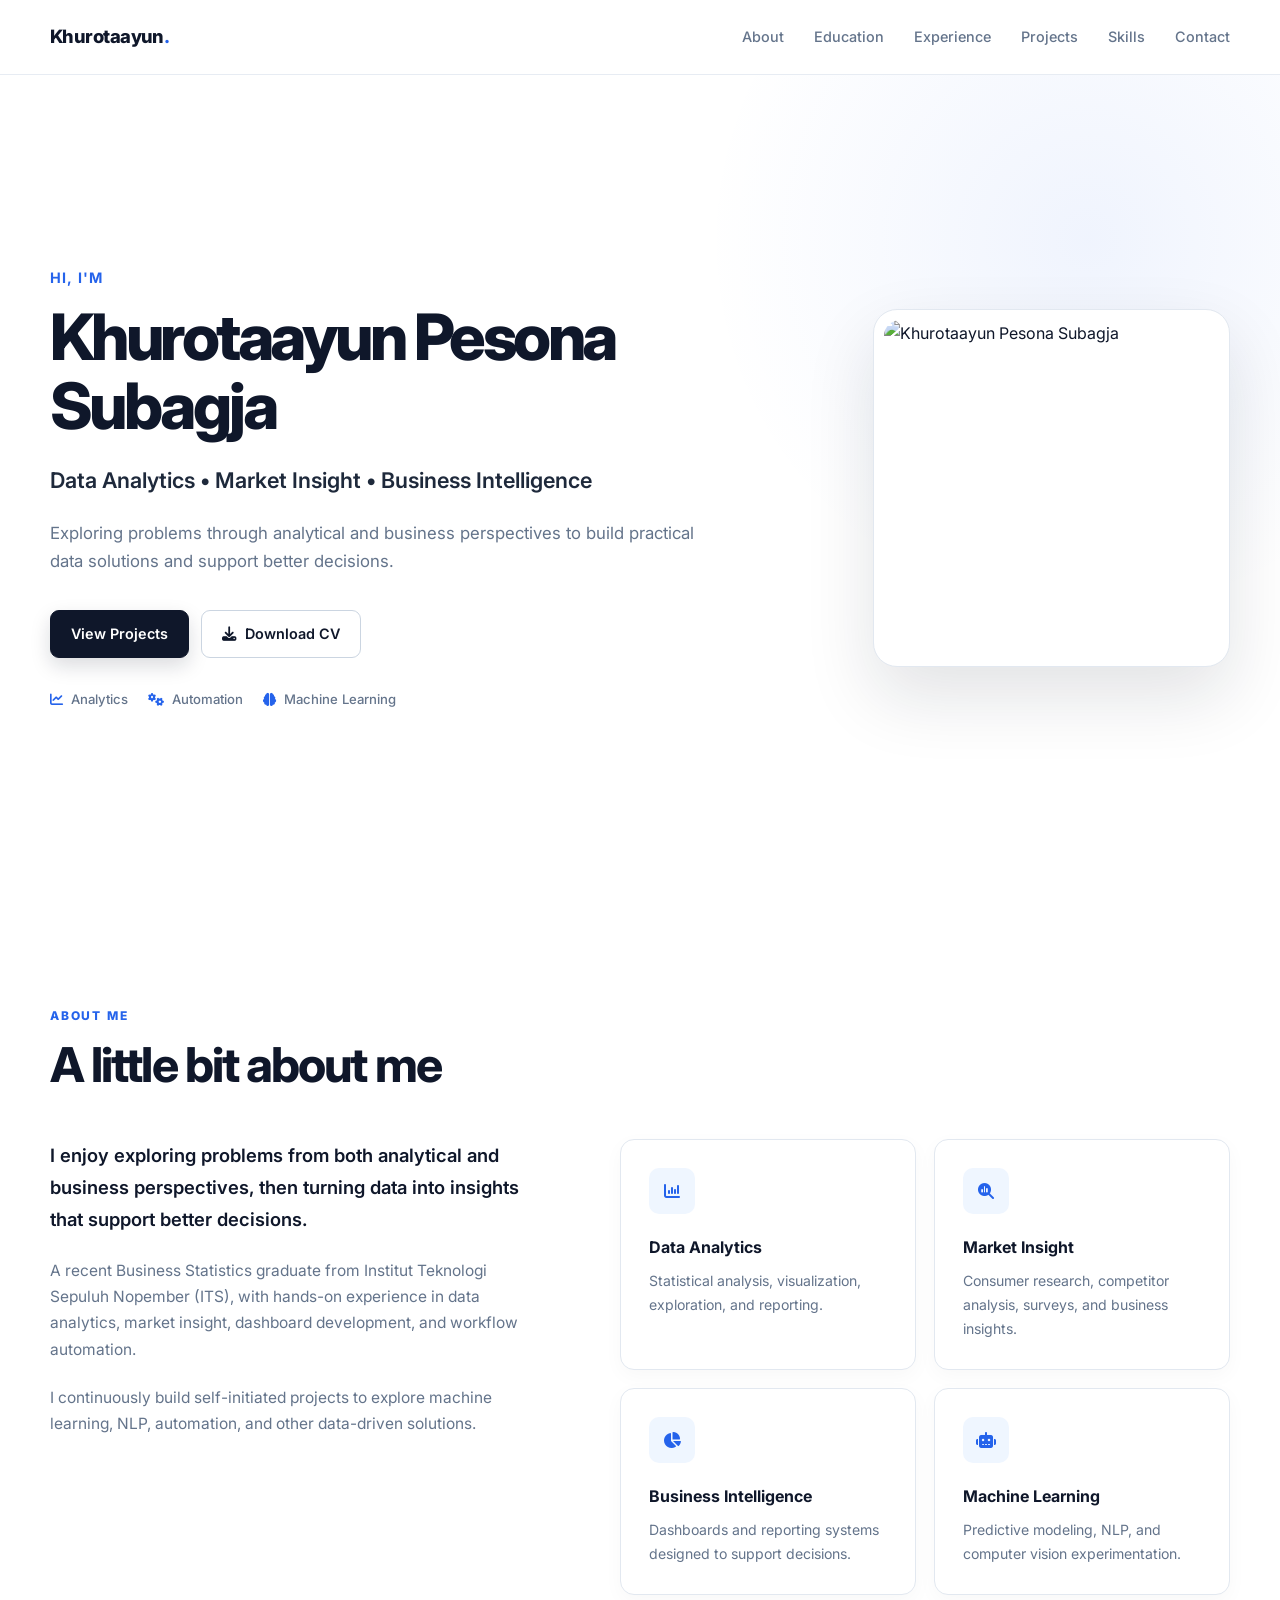
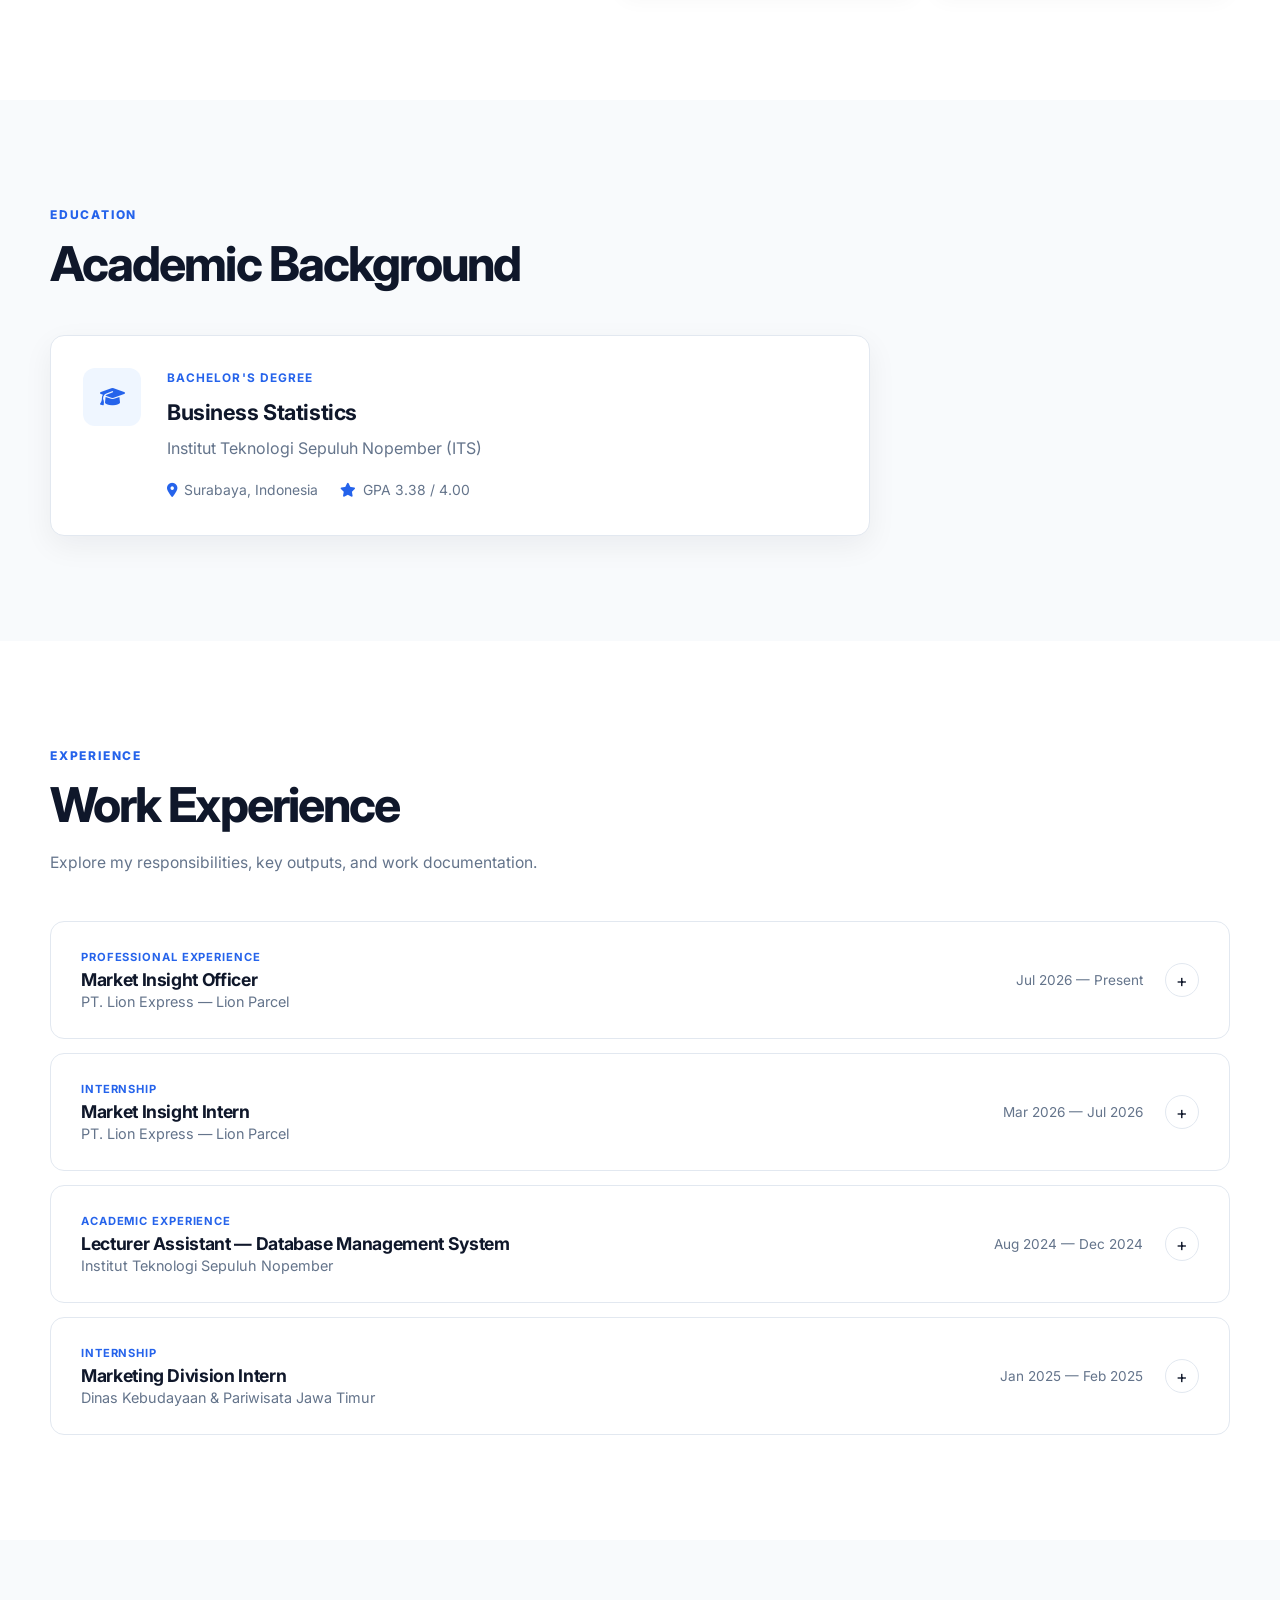
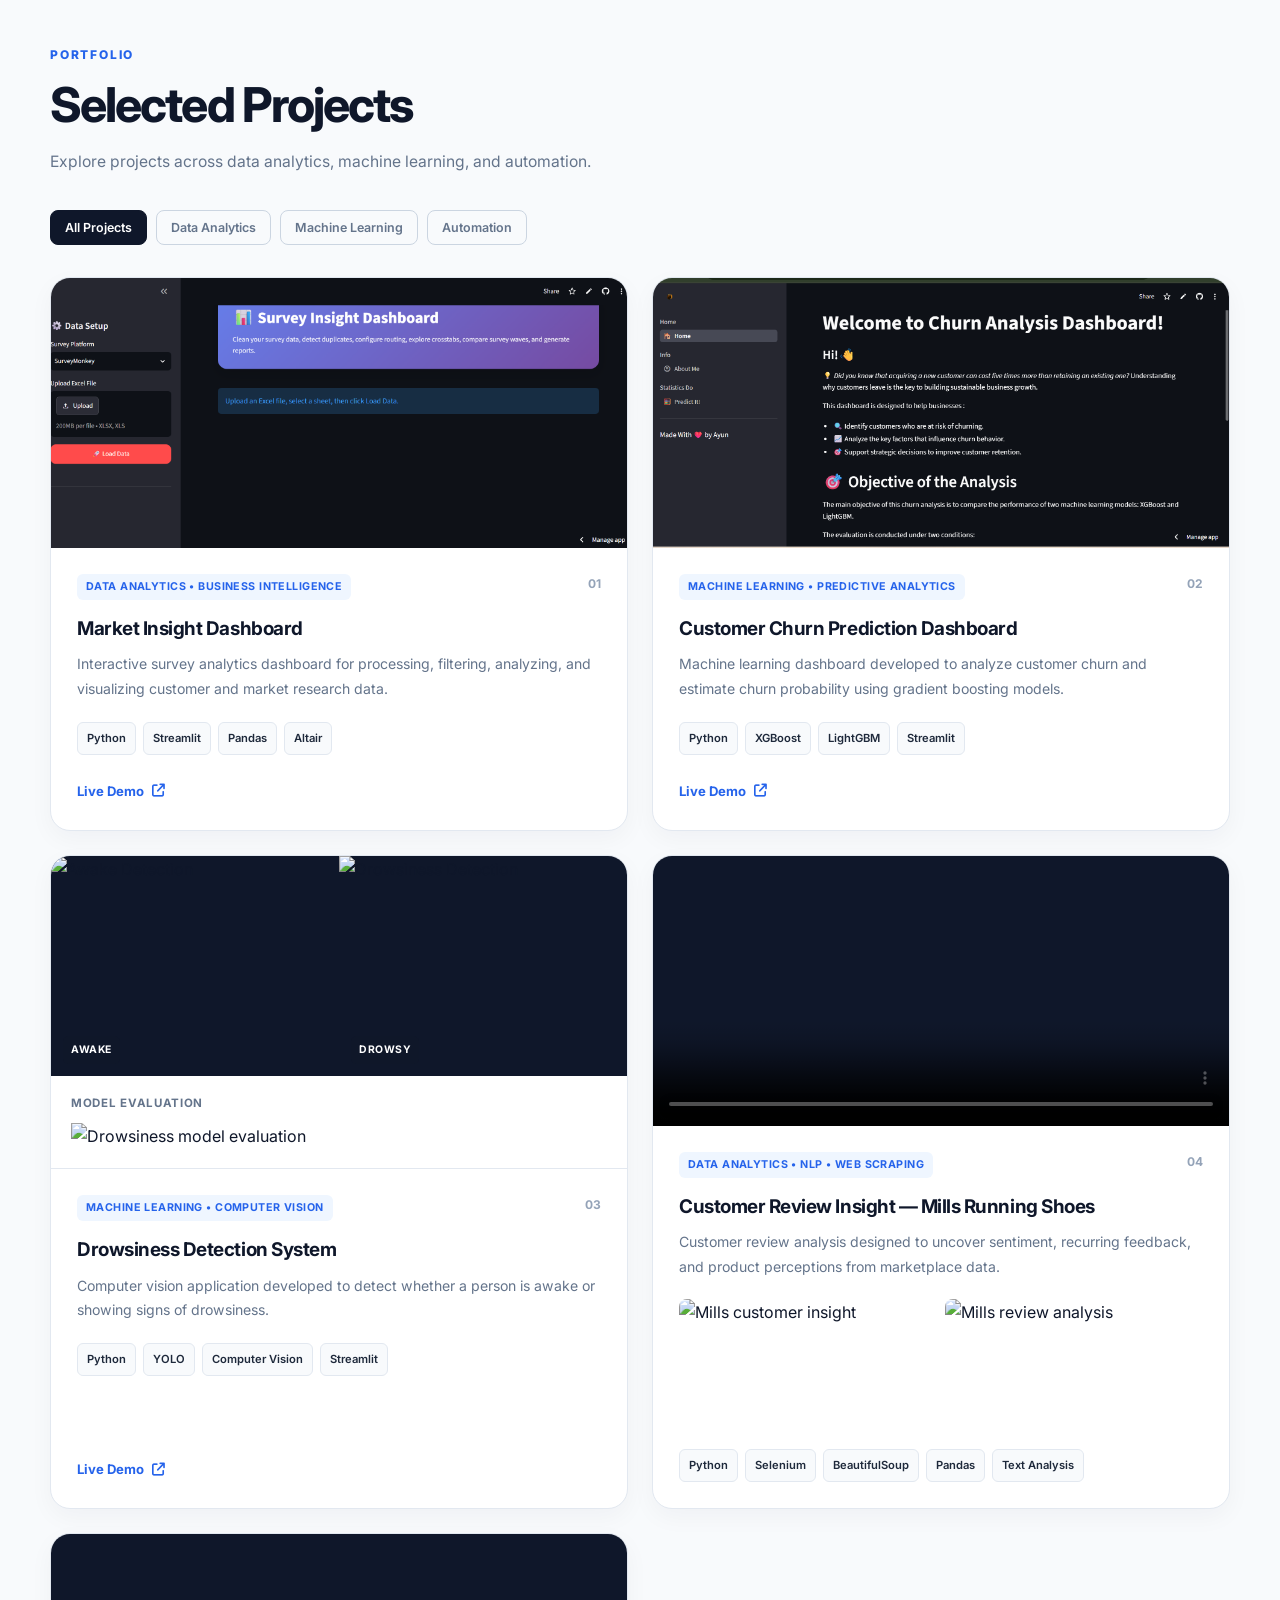
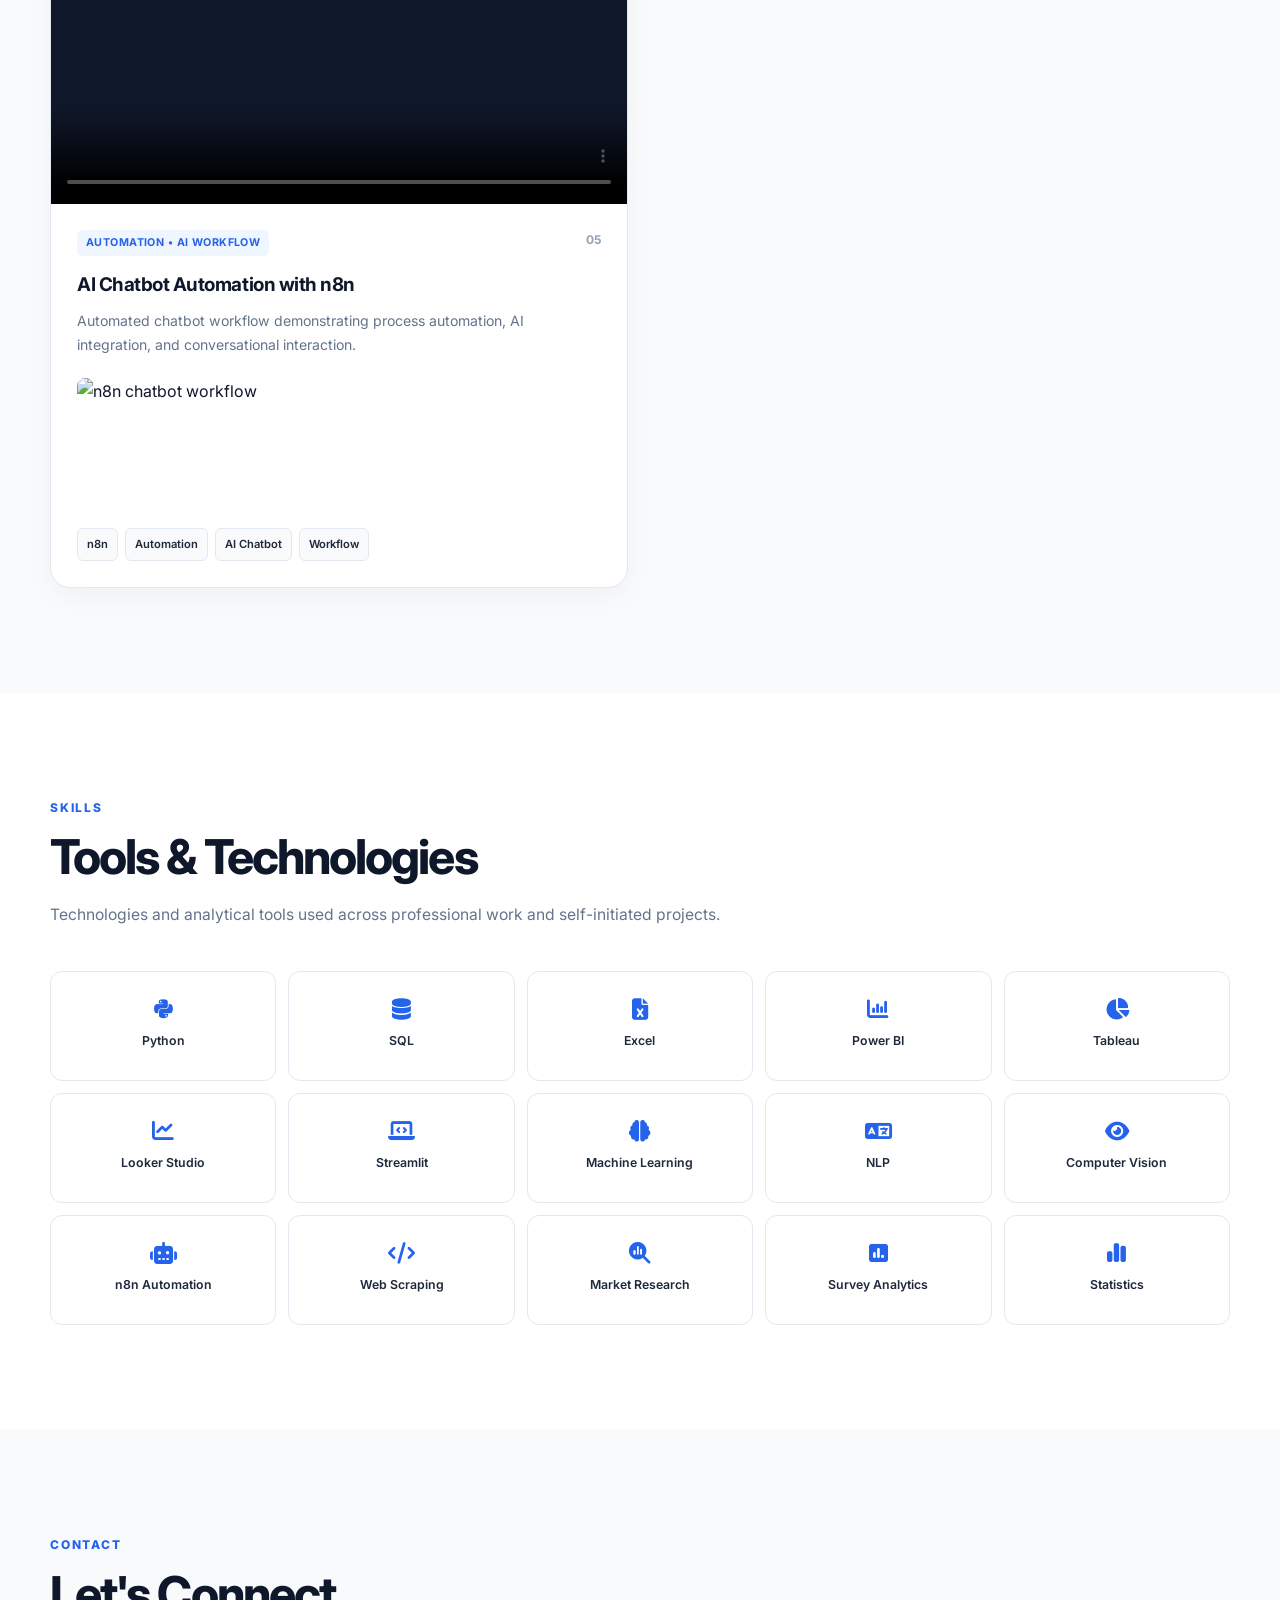
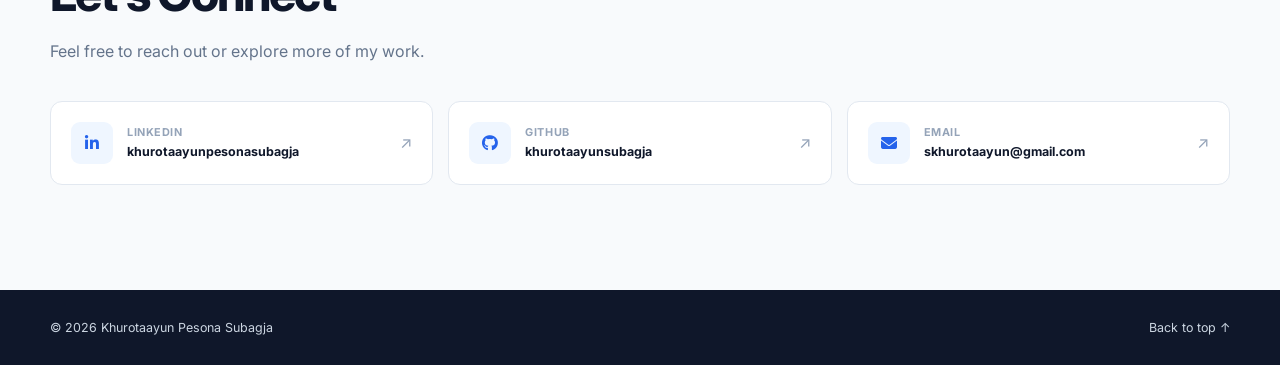
==== index.html @ 1a6376ce "Add files via upload" ====
<!DOCTYPE html>
<html lang="en">

<head>
    <meta charset="UTF-8">

    <meta
        name="viewport"
        content="width=device-width, initial-scale=1.0"
    >

    <meta
        name="description"
        content="Portfolio of Khurotaayun Pesona Subagja - Data Analytics, Market Insight, Business Intelligence, Automation, and Machine Learning."
    >

    <title>Khurotaayun | Portfolio</title>

    <!-- GOOGLE FONT -->
    <link
        rel="preconnect"
        href="https://fonts.googleapis.com"
    >

    <link
        rel="preconnect"
        href="https://fonts.gstatic.com"
        crossorigin
    >

    <link
        href="https://fonts.googleapis.com/css2?family=Inter:wght@400;500;600;700;800&display=swap"
        rel="stylesheet"
    >

    <!-- FONT AWESOME -->
    <link
        rel="stylesheet"
        href="https://cdnjs.cloudflare.com/ajax/libs/font-awesome/6.7.2/css/all.min.css"
    >

    <!-- CSS -->
    <link
        rel="stylesheet"
        href="style.css"
    >
</head>


<body>

    <!-- =====================================================
         NAVBAR
    ====================================================== -->
    <nav class="navbar">

        <div class="container nav-container">

            <a
                href="#home"
                class="logo"
            >
                Khurotaayun<span>.</span>
            </a>


            <div class="nav-links">

                <a href="#about">
                    About
                </a>

                <a href="#education">
                    Education
                </a>

                <a href="#experience">
                    Experience
                </a>

                <a href="#projects">
                    Projects
                </a>

                <a href="#skills">
                    Skills
                </a>

                <a href="#contact">
                    Contact
                </a>

            </div>


            <button
                class="menu-toggle"
                type="button"
                aria-label="Open navigation"
                aria-expanded="false"
            >
                <i class="fa-solid fa-bars"></i>
            </button>

        </div>


        <div class="mobile-menu">

            <a href="#about">
                About
            </a>

            <a href="#education">
                Education
            </a>

            <a href="#experience">
                Experience
            </a>

            <a href="#projects">
                Projects
            </a>

            <a href="#skills">
                Skills
            </a>

            <a href="#contact">
                Contact
            </a>

        </div>

    </nav>



    <!-- =====================================================
         HERO
    ====================================================== -->
    <section
        id="home"
        class="hero"
    >

        <div class="container hero-layout">

            <div class="hero-content">

                <p class="hero-small">
                    Hi, I'm
                </p>


                <h1>
                    Khurotaayun Pesona Subagja
                </h1>


                <h2>
                    Data Analytics • Market Insight • Business Intelligence
                </h2>


                <p class="hero-description">
                    Exploring problems through analytical and business
                    perspectives to build practical data solutions
                    and support better decisions.
                </p>


                <div class="hero-buttons">

                    <a
                        href="#projects"
                        class="btn btn-primary"
                    >
                        View Projects
                    </a>


                    <a
                        href="files/CV_KHUROTAAYUN.pdf"
                        class="btn btn-secondary"
                        download
                    >
                        <i class="fa-solid fa-download"></i>

                        Download CV
                    </a>

                </div>


                <div class="hero-focus">

                    <span>
                        <i class="fa-solid fa-chart-line"></i>
                        Analytics
                    </span>

                    <span>
                        <i class="fa-solid fa-gears"></i>
                        Automation
                    </span>

                    <span>
                        <i class="fa-solid fa-brain"></i>
                        Machine Learning
                    </span>

                </div>

            </div>


            <div class="hero-photo-wrapper">

                <div class="hero-photo">

                    <img
                        src="assets/profile.jpg"
                        alt="Khurotaayun Pesona Subagja"
                    >

                </div>

            </div>

        </div>

    </section>



    <!-- =====================================================
         ABOUT
    ====================================================== -->
    <section
        id="about"
        class="section"
    >

        <div class="container">

            <p class="section-label">
                ABOUT ME
            </p>


            <h2 class="section-title">
                A little bit about me
            </h2>


            <div class="about-layout">

                <div class="about-copy">

                    <p class="about-highlight">
                        I enjoy exploring problems from both analytical
                        and business perspectives, then turning data into
                        insights that support better decisions.
                    </p>


                    <p class="about-text">
                        A recent Business Statistics graduate from
                        Institut Teknologi Sepuluh Nopember (ITS),
                        with hands-on experience in data analytics,
                        market insight, dashboard development,
                        and workflow automation.
                    </p>


                    <p class="about-text">
                        I continuously build self-initiated projects
                        to explore machine learning, NLP, automation,
                        and other data-driven solutions.
                    </p>

                </div>


                <div class="about-capabilities">


                    <div class="capability-card">

                        <div class="capability-icon">
                            <i class="fa-solid fa-chart-column"></i>
                        </div>

                        <div>

                            <h3>
                                Data Analytics
                            </h3>

                            <p>
                                Statistical analysis, visualization,
                                exploration, and reporting.
                            </p>

                        </div>

                    </div>


                    <div class="capability-card">

                        <div class="capability-icon">
                            <i class="fa-solid fa-magnifying-glass-chart"></i>
                        </div>

                        <div>

                            <h3>
                                Market Insight
                            </h3>

                            <p>
                                Consumer research, competitor analysis,
                                surveys, and business insights.
                            </p>

                        </div>

                    </div>


                    <div class="capability-card">

                        <div class="capability-icon">
                            <i class="fa-solid fa-chart-pie"></i>
                        </div>

                        <div>

                            <h3>
                                Business Intelligence
                            </h3>

                            <p>
                                Dashboards and reporting systems
                                designed to support decisions.
                            </p>

                        </div>

                    </div>


                    <div class="capability-card">

                        <div class="capability-icon">
                            <i class="fa-solid fa-robot"></i>
                        </div>

                        <div>

                            <h3>
                                Machine Learning
                            </h3>

                            <p>
                                Predictive modeling, NLP,
                                and computer vision experimentation.
                            </p>

                        </div>

                    </div>

                </div>

            </div>

        </div>

    </section>



    <!-- =====================================================
         EDUCATION
    ====================================================== -->
    <section
        id="education"
        class="section section-light"
    >

        <div class="container">

            <p class="section-label">
                EDUCATION
            </p>


            <h2 class="section-title">
                Academic Background
            </h2>


            <div class="education-card">

                <div class="education-icon">

                    <i class="fa-solid fa-graduation-cap"></i>

                </div>


                <div class="education-content">

                    <span class="education-degree">
                        Bachelor's Degree
                    </span>


                    <h3>
                        Business Statistics
                    </h3>


                    <p class="education-university">
                        Institut Teknologi Sepuluh Nopember (ITS)
                    </p>


                    <div class="education-meta">

                        <span>

                            <i class="fa-solid fa-location-dot"></i>

                            Surabaya, Indonesia

                        </span>


                        <span>

                            <i class="fa-solid fa-star"></i>

                            GPA 3.38 / 4.00

                        </span>

                    </div>

                </div>

            </div>

        </div>

    </section>



    <!-- =====================================================
         EXPERIENCE
    ====================================================== -->
    <section
        id="experience"
        class="section"
    >

        <div class="container">

            <p class="section-label">
                EXPERIENCE
            </p>


            <h2 class="section-title">
                Work Experience
            </h2>


            <p class="section-description">
                Explore my responsibilities, key outputs,
                and work documentation.
            </p>


            <div class="experience-list">


                <!-- MARKET INSIGHT OFFICER -->
                <article class="experience-item">

                    <button
                        class="experience-toggle"
                        type="button"
                        aria-expanded="false"
                    >

                        <div class="experience-main">

                            <span class="experience-type">
                                Professional Experience
                            </span>

                            <h3>
                                Market Insight Officer
                            </h3>

                            <p>
                                PT. Lion Express — Lion Parcel
                            </p>

                        </div>


                        <div class="experience-right">

                            <span class="experience-year">
                                Jul 2026 — Present
                            </span>

                            <span class="experience-chevron">
                                +
                            </span>

                        </div>

                    </button>


                    <div class="experience-detail">

                        <div class="experience-detail-inner">

                            <div class="experience-detail-grid">

                                <div class="experience-information">

                                    <h4>
                                        What I Did
                                    </h4>


                                    <ul>

                                        <li>
                                            Developed an automated data processing
                                            dashboard to accelerate analysis and
                                            reporting workflows.
                                        </li>

                                        <li>
                                            Conducted strategic competitor and
                                            market research to identify business
                                            opportunities and performance gaps.
                                        </li>

                                        <li>
                                            Managed end-to-end ad-hoc market
                                            research for brand events and
                                            customer analysis.
                                        </li>

                                        <li>
                                            Analyzed customer behavior using
                                            survey and geographic data.
                                        </li>

                                        <li>
                                            Conducted geographic proximity
                                            analysis between respondents
                                            and agent locations.
                                        </li>

                                    </ul>


                                    <h4>
                                        Key Outputs
                                    </h4>


                                    <div class="output-list">

                                        <span>
                                            Automated Data Processing Dashboard
                                        </span>

                                        <span>
                                            Competitor Research
                                        </span>

                                        <span>
                                            Consumer Behavior Analysis
                                        </span>

                                        <span>
                                            Event Evaluation
                                        </span>

                                        <span>
                                            Geographic Market Analysis
                                        </span>

                                    </div>

                                </div>


                                <div class="experience-gallery">

                                    <img
                                        class="zoomable"
                                        src="assets/experience/lion-parcel/officer-1.jpg"
                                        alt="Lion Parcel activity"
                                    >

                                    <img
                                        class="zoomable"
                                        src="assets/experience/lion-parcel/officer-2.jpg"
                                        alt="Lion Parcel work documentation"
                                    >

                                    <img
                                        class="zoomable"
                                        src="assets/experience/lion-parcel/officer-3.jpg"
                                        alt="Lion Parcel activity"
                                    >

                                </div>

                            </div>

                        </div>

                    </div>

                </article>



                <!-- MARKET INSIGHT INTERN -->
                <article class="experience-item">

                    <button
                        class="experience-toggle"
                        type="button"
                        aria-expanded="false"
                    >

                        <div class="experience-main">

                            <span class="experience-type">
                                Internship
                            </span>

                            <h3>
                                Market Insight Intern
                            </h3>

                            <p>
                                PT. Lion Express — Lion Parcel
                            </p>

                        </div>


                        <div class="experience-right">

                            <span class="experience-year">
                                Mar 2026 — Jul 2026
                            </span>

                            <span class="experience-chevron">
                                +
                            </span>

                        </div>

                    </button>


                    <div class="experience-detail">

                        <div class="experience-detail-inner">

                            <div class="experience-detail-grid">

                                <div class="experience-information">

                                    <h4>
                                        What I Did
                                    </h4>


                                    <ul>

                                        <li>
                                            Analyzed quarterly Customer Satisfaction
                                            data using Python.
                                        </li>

                                        <li>
                                            Managed end-to-end research to evaluate
                                            a national agent competition program.
                                        </li>

                                        <li>
                                            Analyzed qualitative feedback from
                                            customers, agents, and internal teams.
                                        </li>

                                        <li>
                                            Reviewed Brand Health Tracking reports
                                            in collaboration with external vendors.
                                        </li>

                                    </ul>


                                    <h4>
                                        Key Outputs
                                    </h4>


                                    <div class="output-list">

                                        <span>
                                            CSAT Analysis
                                        </span>

                                        <span>
                                            Agent Competition Research
                                        </span>

                                        <span>
                                            Qualitative Feedback Analysis
                                        </span>

                                        <span>
                                            Brand Health Tracking Review
                                        </span>

                                        <span>
                                            Business Insight Report
                                        </span>

                                    </div>

                                </div>


                                <div class="experience-gallery">

                                    <img
                                        class="zoomable"
                                        src="assets/experience/lion-parcel/lionparcel1.jpeg"
                                        alt="Lion Parcel internship"
                                    >

                                    <img
                                        class="zoomable"
                                        src="assets/experience/lion-parcel/lionparcel2.jpeg"
                                        alt="Lion Parcel internship activity"
                                    >

                                    <img
                                        class="zoomable"
                                        src="assets/experience/lion-parcel/lionparcel3.jpeg"
                                        alt="Lion Parcel internship documentation"
                                    >

                                </div>

                            </div>

                        </div>

                    </div>

                </article>



                <!-- TEACHING ASSISTANT -->
                <article class="experience-item">

                    <button
                        class="experience-toggle"
                        type="button"
                        aria-expanded="false"
                    >

                        <div class="experience-main">

                            <span class="experience-type">
                                Academic Experience
                            </span>

                            <h3>
                                Lecturer Assistant — Database Management System
                            </h3>

                            <p>
                                Institut Teknologi Sepuluh Nopember
                            </p>

                        </div>


                        <div class="experience-right">

                            <span class="experience-year">
                                Aug 2024 — Dec 2024
                            </span>

                            <span class="experience-chevron">
                                +
                            </span>

                        </div>

                    </button>


                    <div class="experience-detail">

                        <div class="experience-detail-inner">

                            <div class="experience-single">

                                <div class="experience-information">

                                    <h4>
                                        What I Did
                                    </h4>


                                    <ul>

                                        <li>
                                            Mentored students through
                                            database practicum sessions
                                            and final projects.
                                        </li>

                                        <li>
                                            Guided database implementation
                                            using DBeaver and PostgreSQL.
                                        </li>

                                        <li>
                                            Evaluated assignments and
                                            monitored student progress.
                                        </li>

                                        <li>
                                            Supported SQL queries,
                                            database design, and troubleshooting.
                                        </li>

                                    </ul>


                                    <h4>
                                        Key Outputs
                                    </h4>


                                    <div class="output-list">

                                        <span>
                                            Student Mentoring
                                        </span>

                                        <span>
                                            Database Practicum
                                        </span>

                                        <span>
                                            Assignment Evaluation
                                        </span>

                                        <span>
                                            SQL & Database Support
                                        </span>

                                    </div>

                                </div>

                            </div>

                        </div>

                    </div>

                </article>



                <!-- DISBUDPAR -->
                <article class="experience-item">

                    <button
                        class="experience-toggle"
                        type="button"
                        aria-expanded="false"
                    >

                        <div class="experience-main">

                            <span class="experience-type">
                                Internship
                            </span>

                            <h3>
                                Marketing Division Intern
                            </h3>

                            <p>
                                Dinas Kebudayaan & Pariwisata Jawa Timur
                            </p>

                        </div>


                        <div class="experience-right">

                            <span class="experience-year">
                                Jan 2025 — Feb 2025
                            </span>

                            <span class="experience-chevron">
                                +
                            </span>

                        </div>

                    </button>


                    <div class="experience-detail">

                        <div class="experience-detail-inner">

                            <div class="experience-detail-grid">

                                <div class="experience-information">

                                    <h4>
                                        What I Did
                                    </h4>


                                    <ul>

                                        <li>
                                            Designed content for the Travel Pattern
                                            Mojokerto tourism brochure.
                                        </li>

                                        <li>
                                            Analyzed and visualized East Java
                                            tourism data using Looker Studio.
                                        </li>

                                        <li>
                                            Supported tourism activities
                                            and participant engagement.
                                        </li>

                                        <li>
                                            Managed and validated cruise ship
                                            arrival data at Tanjung Perak Port.
                                        </li>

                                    </ul>


                                    <h4>
                                        Key Outputs
                                    </h4>


                                    <div class="output-list">

                                        <span>
                                            Tourism Dashboard
                                        </span>

                                        <span>
                                            Travel Pattern Brochure
                                        </span>

                                        <span>
                                            Tourism Data Analysis
                                        </span>

                                        <span>
                                            Cruise Ship Database
                                        </span>

                                    </div>

                                </div>


                                <div class="experience-gallery">

                                    <img
                                        class="zoomable"
                                        src="assets/experience/disbudpar/disbudpar-1.jpg"
                                        alt="Disbudpar internship"
                                    >

                                    <img
                                        class="zoomable"
                                        src="assets/experience/disbudpar/disbudpar-2.jpg"
                                        alt="Disbudpar activity"
                                    >

                                    <img
                                        class="zoomable"
                                        src="assets/experience/disbudpar/disbudpar-3.jpg"
                                        alt="Disbudpar documentation"
                                    >

                                </div>

                            </div>

                        </div>

                    </div>

                </article>


            </div>

        </div>

    </section>



    <!-- =====================================================
         PROJECTS
    ====================================================== -->
    <section
        id="projects"
        class="section section-light"
    >

        <div class="container">

            <p class="section-label">
                PORTFOLIO
            </p>


            <h2 class="section-title">
                Selected Projects
            </h2>


            <p class="section-description">
                Explore projects across data analytics,
                machine learning, and automation.
            </p>



            <!-- FILTER -->
            <div class="project-filter">

                <button
                    type="button"
                    class="filter-btn active"
                    data-filter="all"
                >
                    All Projects
                </button>

                <button
                    type="button"
                    class="filter-btn"
                    data-filter="analytics"
                >
                    Data Analytics
                </button>

                <button
                    type="button"
                    class="filter-btn"
                    data-filter="machine-learning"
                >
                    Machine Learning
                </button>

                <button
                    type="button"
                    class="filter-btn"
                    data-filter="automation"
                >
                    Automation
                </button>

            </div>



            <div class="project-grid">


                <!-- PROJECT 01 -->
                <article
                    class="project-card"
                    data-category="analytics"
                >

                    <div class="project-image">

                        <img
                            class="zoomable"
                            src="assets/projects/market-insight-dashboard/dashboard-mi.png"
                            alt="Market Insight Dashboard"
                        >

                    </div>


                    <div class="project-content">

                        <div class="project-top">

                            <span class="project-category">
                                Data Analytics • Business Intelligence
                            </span>

                            <span class="project-number">
                                01
                            </span>

                        </div>


                        <h3>
                            Market Insight Dashboard
                        </h3>


                        <p>
                            Interactive survey analytics dashboard
                            for processing, filtering, analyzing,
                            and visualizing customer and market research data.
                        </p>


                        <div class="tools">

                            <span>Python</span>
                            <span>Streamlit</span>
                            <span>Pandas</span>
                            <span>Altair</span>

                        </div>


                        <div class="project-links">

                            <a
                                href="https://dashboard-mi.streamlit.app"
                                target="_blank"
                                rel="noopener noreferrer"
                                class="project-btn"
                            >
                                Live Demo

                                <i class="fa-solid fa-arrow-up-right-from-square"></i>
                            </a>

                        </div>

                    </div>

                </article>



                <!-- PROJECT 02 -->
                <article
                    class="project-card"
                    data-category="machine-learning analytics"
                >

                    <div class="project-image">

                        <img
                            class="zoomable"
                            src="assets/projects/predictive-churn/predictive-churn.png"
                            alt="Customer Churn Prediction"
                        >

                    </div>


                    <div class="project-content">

                        <div class="project-top">

                            <span class="project-category">
                                Machine Learning • Predictive Analytics
                            </span>

                            <span class="project-number">
                                02
                            </span>

                        </div>


                        <h3>
                            Customer Churn Prediction Dashboard
                        </h3>


                        <p>
                            Machine learning dashboard developed to analyze
                            customer churn and estimate churn probability
                            using gradient boosting models.
                        </p>


                        <div class="tools">

                            <span>Python</span>
                            <span>XGBoost</span>
                            <span>LightGBM</span>
                            <span>Streamlit</span>

                        </div>


                        <div class="project-links">

                            <a
                                href="https://predictive-churn-pxbk7bedqtveruibc76frv.streamlit.app/"
                                target="_blank"
                                rel="noopener noreferrer"
                                class="project-btn"
                            >
                                Live Demo

                                <i class="fa-solid fa-arrow-up-right-from-square"></i>
                            </a>

                        </div>

                    </div>

                </article>



                <!-- PROJECT 03 -->
                <article
                    class="project-card"
                    data-category="machine-learning"
                >

                    <div class="drowsiness-preview">

                        <div class="drowsiness-image">

                            <img
                                class="zoomable"
                                src="assets/projects/drowsiness-detection/awake.png"
                                alt="Awake Detection"
                            >

                            <span class="image-label">
                                AWAKE
                            </span>

                        </div>


                        <div class="drowsiness-image">

                            <img
                                class="zoomable"
                                src="assets/projects/drowsiness-detection/drowsy.png"
                                alt="Drowsiness Detection"
                            >

                            <span class="image-label">
                                DROWSY
                            </span>

                        </div>

                    </div>


                    <div class="evaluation-preview">

                        <p>
                            Model Evaluation
                        </p>

                        <img
                            class="zoomable"
                            src="assets/projects/drowsiness-detection/evaluation.png"
                            alt="Drowsiness model evaluation"
                        >

                    </div>


                    <div class="project-content">

                        <div class="project-top">

                            <span class="project-category">
                                Machine Learning • Computer Vision
                            </span>

                            <span class="project-number">
                                03
                            </span>

                        </div>


                        <h3>
                            Drowsiness Detection System
                        </h3>


                        <p>
                            Computer vision application developed to
                            detect whether a person is awake or showing
                            signs of drowsiness.
                        </p>


                        <div class="tools">

                            <span>Python</span>
                            <span>YOLO</span>
                            <span>Computer Vision</span>
                            <span>Streamlit</span>

                        </div>


                        <div class="project-links">

                            <a
                                href="https://drowsinessdetection28.streamlit.app/"
                                target="_blank"
                                rel="noopener noreferrer"
                                class="project-btn"
                            >
                                Live Demo

                                <i class="fa-solid fa-arrow-up-right-from-square"></i>
                            </a>

                        </div>

                    </div>

                </article>



                <!-- PROJECT 04 -->
                <article
                    class="project-card"
                    data-category="analytics"
                >

                    <div class="project-video">

                        <video
                            controls
                            preload="metadata"
                            poster="assets/projects/mills-review-analysis/mills-insight-1.jpg"
                        >

                            <source
                                src="assets/projects/mills-review-analysis/mills-scrapping.mp4"
                                type="video/mp4"
                            >

                        </video>

                    </div>


                    <div class="project-content">

                        <div class="project-top">

                            <span class="project-category">
                                Data Analytics • NLP • Web Scraping
                            </span>

                            <span class="project-number">
                                04
                            </span>

                        </div>


                        <h3>
                            Customer Review Insight — Mills Running Shoes
                        </h3>


                        <p>
                            Customer review analysis designed to uncover
                            sentiment, recurring feedback,
                            and product perceptions from marketplace data.
                        </p>


                        <div class="mini-gallery">

                            <img
                                class="zoomable"
                                src="assets/projects/mills-review-analysis/mills-insight-1.jpg"
                                alt="Mills customer insight"
                            >

                            <img
                                class="zoomable"
                                src="assets/projects/mills-review-analysis/mills-insight-2.jpg"
                                alt="Mills review analysis"
                            >

                        </div>


                        <div class="tools">

                            <span>Python</span>
                            <span>Selenium</span>
                            <span>BeautifulSoup</span>
                            <span>Pandas</span>
                            <span>Text Analysis</span>

                        </div>

                    </div>

                </article>



                <!-- PROJECT 05 -->
                <article
                    class="project-card"
                    data-category="automation"
                >

                    <div class="project-video">

                        <video
                            controls
                            preload="metadata"
                            poster="assets/projects/chatbot-n8n/workflow-chatbot.png"
                        >

                            <source
                                src="assets/projects/chatbot-n8n/demo-chatbot.mp4"
                                type="video/mp4"
                            >

                        </video>

                    </div>


                    <div class="project-content">

                        <div class="project-top">

                            <span class="project-category">
                                Automation • AI Workflow
                            </span>

                            <span class="project-number">
                                05
                            </span>

                        </div>


                        <h3>
                            AI Chatbot Automation with n8n
                        </h3>


                        <p>
                            Automated chatbot workflow demonstrating
                            process automation, AI integration,
                            and conversational interaction.
                        </p>


                        <div class="mini-gallery single-image">

                            <img
                                class="zoomable"
                                src="assets/projects/chatbot-n8n/workflow-chatbot.png"
                                alt="n8n chatbot workflow"
                            >

                        </div>


                        <div class="tools">

                            <span>n8n</span>
                            <span>Automation</span>
                            <span>AI Chatbot</span>
                            <span>Workflow</span>

                        </div>

                    </div>

                </article>


            </div>

        </div>

    </section>



    <!-- =====================================================
         SKILLS
    ====================================================== -->
    <section
        id="skills"
        class="section"
    >

        <div class="container">

            <p class="section-label">
                SKILLS
            </p>


            <h2 class="section-title">
                Tools & Technologies
            </h2>


            <p class="section-description">
                Technologies and analytical tools used across
                professional work and self-initiated projects.
            </p>


            <div class="skill-grid">


                <div class="skill-card">
                    <i class="fa-brands fa-python"></i>
                    <span>Python</span>
                </div>


                <div class="skill-card">
                    <i class="fa-solid fa-database"></i>
                    <span>SQL</span>
                </div>


                <div class="skill-card">
                    <i class="fa-solid fa-file-excel"></i>
                    <span>Excel</span>
                </div>


                <div class="skill-card">
                    <i class="fa-solid fa-chart-column"></i>
                    <span>Power BI</span>
                </div>


                <div class="skill-card">
                    <i class="fa-solid fa-chart-pie"></i>
                    <span>Tableau</span>
                </div>


                <div class="skill-card">
                    <i class="fa-solid fa-chart-line"></i>
                    <span>Looker Studio</span>
                </div>


                <div class="skill-card">
                    <i class="fa-solid fa-laptop-code"></i>
                    <span>Streamlit</span>
                </div>


                <div class="skill-card">
                    <i class="fa-solid fa-brain"></i>
                    <span>Machine Learning</span>
                </div>


                <div class="skill-card">
                    <i class="fa-solid fa-language"></i>
                    <span>NLP</span>
                </div>


                <div class="skill-card">
                    <i class="fa-solid fa-eye"></i>
                    <span>Computer Vision</span>
                </div>


                <div class="skill-card">
                    <i class="fa-solid fa-robot"></i>
                    <span>n8n Automation</span>
                </div>


                <div class="skill-card">
                    <i class="fa-solid fa-code"></i>
                    <span>Web Scraping</span>
                </div>


                <div class="skill-card">
                    <i class="fa-solid fa-magnifying-glass-chart"></i>
                    <span>Market Research</span>
                </div>


                <div class="skill-card">
                    <i class="fa-solid fa-square-poll-vertical"></i>
                    <span>Survey Analytics</span>
                </div>


                <div class="skill-card">
                    <i class="fa-solid fa-chart-simple"></i>
                    <span>Statistics</span>
                </div>


            </div>

        </div>

    </section>



    <!-- =====================================================
         CONTACT
    ====================================================== -->
    <section
        id="contact"
        class="section contact-section"
    >

        <div class="container">

            <p class="section-label">
                CONTACT
            </p>


            <h2 class="section-title">
                Let's Connect
            </h2>


            <p class="contact-description">
                Feel free to reach out or explore more of my work.
            </p>


            <div class="contact-grid">


                <a
                    href="https://www.linkedin.com/in/khurotaayunpesonasubagja"
                    target="_blank"
                    rel="noopener noreferrer"
                    class="contact-card"
                >

                    <div class="contact-icon">
                        <i class="fa-brands fa-linkedin-in"></i>
                    </div>


                    <div class="contact-info">

                        <span class="contact-platform">
                            LinkedIn
                        </span>

                        <strong>
                            khurotaayunpesonasubagja
                        </strong>

                    </div>


                    <span class="contact-arrow">
                        ↗
                    </span>

                </a>



                <a
                    href="https://github.com/khurotaayunsubagja"
                    target="_blank"
                    rel="noopener noreferrer"
                    class="contact-card"
                >

                    <div class="contact-icon">
                        <i class="fa-brands fa-github"></i>
                    </div>


                    <div class="contact-info">

                        <span class="contact-platform">
                            GitHub
                        </span>

                        <strong>
                            khurotaayunsubagja
                        </strong>

                    </div>


                    <span class="contact-arrow">
                        ↗
                    </span>

                </a>



                <a
                    href="mailto:skhurotaayun@gmail.com"
                    class="contact-card"
                >

                    <div class="contact-icon">
                        <i class="fa-solid fa-envelope"></i>
                    </div>


                    <div class="contact-info">

                        <span class="contact-platform">
                            Email
                        </span>

                        <strong>
                            skhurotaayun@gmail.com
                        </strong>

                    </div>


                    <span class="contact-arrow">
                        ↗
                    </span>

                </a>


            </div>

        </div>

    </section>



    <!-- =====================================================
         FOOTER
    ====================================================== -->
    <footer>

        <div class="container footer-container">

            <p>
                © <span id="year"></span>
                Khurotaayun Pesona Subagja
            </p>


            <a href="#home">
                Back to top ↑
            </a>

        </div>

    </footer>



    <!-- =====================================================
         IMAGE LIGHTBOX
    ====================================================== -->
    <div
        id="lightbox"
        class="lightbox"
        aria-hidden="true"
    >

        <button
            class="lightbox-close"
            type="button"
            aria-label="Close image"
        >
            ×
        </button>


        <img
            id="lightbox-image"
            src=""
            alt=""
        >

    </div>


    <script src="script.js"></script>

</body>

</html>
---- style.css ----
/* =====================================================
   ROOT
===================================================== */
:root {
    --navy: #0f172a;
    --navy-soft: #1e293b;

    --blue: #2563eb;
    --blue-dark: #1d4ed8;
    --blue-soft: #eff6ff;

    --text-primary: #0f172a;
    --text-secondary: #64748b;
    --text-muted: #94a3b8;

    --background: #ffffff;
    --background-soft: #f8fafc;

    --border: #e2e8f0;
    --border-dark: #cbd5e1;

    --shadow-soft:
        0 10px 30px rgba(15, 23, 42, 0.06);

    --shadow-hover:
        0 18px 45px rgba(15, 23, 42, 0.11);

    --radius-small: 8px;
    --radius-medium: 14px;
    --radius-large: 20px;

    --container-width: 1180px;
}


/* =====================================================
   RESET
===================================================== */
* {
    margin: 0;
    padding: 0;
    box-sizing: border-box;
}


html {
    scroll-behavior: smooth;
    scroll-padding-top: 90px;
}


body {
    font-family: "Inter", sans-serif;

    background: var(--background);
    color: var(--text-primary);

    line-height: 1.7;

    -webkit-font-smoothing: antialiased;
}


body.menu-open {
    overflow: hidden;
}


img,
video {
    max-width: 100%;
    display: block;
}


a {
    text-decoration: none;
    color: inherit;
}


button {
    font-family: inherit;
}


.container {
    width: min(
        calc(100% - 48px),
        var(--container-width)
    );

    margin-inline: auto;
}


/* =====================================================
   NAVBAR
===================================================== */
.navbar {
    position: sticky;
    top: 0;
    z-index: 1000;

    background: rgba(255, 255, 255, 0.94);

    border-bottom: 1px solid rgba(226, 232, 240, 0.8);

    backdrop-filter: blur(16px);
    -webkit-backdrop-filter: blur(16px);
}


.nav-container {
    min-height: 74px;

    display: flex;
    align-items: center;
    justify-content: space-between;
}


.logo {
    color: var(--navy);

    font-size: 1.15rem;
    font-weight: 800;

    letter-spacing: -0.03em;
}


.logo span {
    color: var(--blue);
}


.nav-links {
    display: flex;
    align-items: center;

    gap: 30px;
}


.nav-links a {
    position: relative;

    color: var(--text-secondary);

    font-size: 0.9rem;
    font-weight: 500;

    transition: color 0.2s ease;
}


.nav-links a::after {
    content: "";

    position: absolute;
    left: 0;
    bottom: -8px;

    width: 0;
    height: 2px;

    background: var(--blue);

    transition: width 0.25s ease;
}


.nav-links a:hover {
    color: var(--navy);
}


.nav-links a:hover::after {
    width: 100%;
}


.menu-toggle {
    display: none;

    border: 0;
    background: transparent;

    color: var(--navy);

    font-size: 1.25rem;

    cursor: pointer;
}


.mobile-menu {
    display: none;
}


/* =====================================================
   HERO
===================================================== */
.hero {
    min-height: calc(100vh - 74px);

    display: flex;
    align-items: center;

    padding: 100px 0;

    background:
        radial-gradient(
            circle at 85% 20%,
            rgba(37, 99, 235, 0.07),
            transparent 30%
        ),
        #ffffff;
}


.hero-layout {
    display: grid;

    grid-template-columns:
        minmax(0, 1.35fr)
        minmax(300px, 0.65fr);

    align-items: center;

    gap: 80px;
}


.hero-content {
    max-width: 780px;
}


.hero-small {
    margin-bottom: 12px;

    color: var(--blue);

    font-size: 0.9rem;
    font-weight: 700;

    letter-spacing: 0.08em;
    text-transform: uppercase;
}


.hero h1 {
    max-width: 760px;

    color: var(--navy);

    font-size: clamp(
        2.7rem,
        5vw,
        4.7rem
    );

    line-height: 1.08;

    letter-spacing: -0.055em;

    font-weight: 800;
}


.hero h2 {
    margin-top: 24px;

    color: var(--navy-soft);

    font-size: clamp(
        1.05rem,
        2vw,
        1.35rem
    );

    line-height: 1.5;

    font-weight: 600;
}


.hero-description {
    max-width: 650px;

    margin-top: 22px;

    color: var(--text-secondary);

    font-size: 1.05rem;
}


.hero-buttons {
    display: flex;
    flex-wrap: wrap;

    gap: 12px;

    margin-top: 34px;
}


.btn {
    min-height: 48px;

    display: inline-flex;
    align-items: center;
    justify-content: center;

    gap: 9px;

    padding: 0 20px;

    border-radius: 9px;

    font-size: 0.9rem;
    font-weight: 600;

    transition:
        transform 0.2s ease,
        background 0.2s ease,
        border-color 0.2s ease,
        box-shadow 0.2s ease;
}


.btn:hover {
    transform: translateY(-2px);
}


.btn-primary {
    background: var(--navy);
    color: #ffffff;

    border: 1px solid var(--navy);

    box-shadow:
        0 8px 20px rgba(15, 23, 42, 0.15);
}


.btn-primary:hover {
    background: var(--navy-soft);
}


.btn-secondary {
    background: #ffffff;

    color: var(--navy);

    border: 1px solid var(--border-dark);
}


.btn-secondary:hover {
    border-color: var(--navy);
}


.hero-focus {
    margin-top: 30px;

    display: flex;
    flex-wrap: wrap;

    gap: 20px;
}


.hero-focus span {
    display: inline-flex;
    align-items: center;

    gap: 8px;

    color: var(--text-secondary);

    font-size: 0.82rem;
    font-weight: 500;
}


.hero-focus i {
    color: var(--blue);
}


.hero-photo-wrapper {
    display: flex;
    justify-content: center;
}


.hero-photo {
    position: relative;

    width: min(100%, 360px);
    aspect-ratio: 1;

    padding: 10px;

    background: #ffffff;

    border: 1px solid var(--border);
    border-radius: 24px;

    box-shadow:
        0 30px 70px rgba(15, 23, 42, 0.12);
}


.hero-photo::before {
    content: "";

    position: absolute;

    width: 100%;
    height: 100%;

    top: 18px;
    left: 18px;

    border: 1px solid rgba(37, 99, 235, 0.28);
    border-radius: 24px;

    z-index: -1;
}


.hero-photo img {
    width: 100%;
    height: 100%;

    object-fit: cover;

    border-radius: 16px;
}


/* =====================================================
   GENERAL SECTION
===================================================== */
.section {
    padding: 105px 0;
}


.section-light {
    background: var(--background-soft);
}


.section-label {
    margin-bottom: 10px;

    color: var(--blue);

    font-size: 0.75rem;
    font-weight: 800;

    letter-spacing: 0.15em;
    text-transform: uppercase;
}


.section-title {
    color: var(--navy);

    font-size: clamp(
        2rem,
        4vw,
        3rem
    );

    line-height: 1.2;

    letter-spacing: -0.04em;

    font-weight: 750;
}


.section-description {
    max-width: 680px;

    margin-top: 16px;

    color: var(--text-secondary);

    font-size: 0.98rem;
}


/* =====================================================
   ABOUT
===================================================== */
.about-layout {
    margin-top: 45px;

    display: grid;

    grid-template-columns:
        0.9fr
        1.1fr;

    gap: 70px;

    align-items: start;
}


.about-copy {
    max-width: 550px;
}


.about-highlight {
    color: var(--navy);

    font-size: 1.15rem;
    font-weight: 600;

    line-height: 1.75;
}


.about-text {
    margin-top: 22px;

    color: var(--text-secondary);

    font-size: 0.97rem;
}


.about-capabilities {
    display: grid;

    grid-template-columns:
        repeat(2, minmax(0, 1fr));

    gap: 18px;
}


.capability-card {
    min-height: 190px;

    padding: 28px;

    background: #ffffff;

    border: 1px solid var(--border);
    border-radius: var(--radius-medium);

    box-shadow:
        0 6px 20px rgba(15, 23, 42, 0.03);

    transition:
        transform 0.25s ease,
        box-shadow 0.25s ease,
        border-color 0.25s ease;
}


.capability-card:hover {
    transform: translateY(-4px);

    border-color: #cbd5e1;

    box-shadow: var(--shadow-soft);
}


.capability-icon {
    width: 46px;
    height: 46px;

    display: flex;
    align-items: center;
    justify-content: center;

    margin-bottom: 20px;

    background: var(--blue-soft);

    color: var(--blue);

    border-radius: 10px;

    font-size: 1rem;
}


.capability-card h3 {
    margin-bottom: 8px;

    color: var(--navy);

    font-size: 1rem;
}


.capability-card p {
    color: var(--text-secondary);

    font-size: 0.88rem;

    line-height: 1.7;
}


/* =====================================================
   EDUCATION
===================================================== */
.education-card {
    max-width: 820px;

    margin-top: 42px;

    display: flex;
    align-items: flex-start;

    gap: 26px;

    padding: 32px;

    background: #ffffff;

    border: 1px solid var(--border);
    border-radius: var(--radius-medium);

    box-shadow: var(--shadow-soft);
}


.education-icon {
    width: 58px;
    height: 58px;

    display: flex;
    align-items: center;
    justify-content: center;

    flex-shrink: 0;

    background: var(--blue-soft);

    color: var(--blue);

    border-radius: 12px;

    font-size: 1.25rem;
}


.education-degree {
    display: block;

    margin-bottom: 6px;

    color: var(--blue);

    font-size: 0.74rem;
    font-weight: 700;

    text-transform: uppercase;
    letter-spacing: 0.09em;
}


.education-content h3 {
    margin-bottom: 4px;

    color: var(--navy);

    font-size: 1.35rem;

    letter-spacing: -0.02em;
}


.education-university {
    color: var(--text-secondary);
}


.education-meta {
    display: flex;
    flex-wrap: wrap;

    gap: 22px;

    margin-top: 17px;

    color: var(--text-secondary);

    font-size: 0.87rem;
}


.education-meta span {
    display: inline-flex;
    align-items: center;

    gap: 7px;
}


.education-meta i {
    color: var(--blue);
}


/* =====================================================
   EXPERIENCE
===================================================== */
.experience-list {
    margin-top: 45px;

    display: flex;
    flex-direction: column;

    gap: 14px;
}


.experience-item {
    overflow: hidden;

    background: #ffffff;

    border: 1px solid var(--border);
    border-radius: var(--radius-medium);

    transition:
        border-color 0.25s ease,
        box-shadow 0.25s ease;
}


.experience-item.active {
    border-color: #cbd5e1;

    box-shadow: var(--shadow-soft);
}


.experience-toggle {
    width: 100%;

    display: flex;
    align-items: center;
    justify-content: space-between;

    gap: 30px;

    padding: 28px 30px;

    border: 0;
    background: transparent;

    text-align: left;

    cursor: pointer;
}


.experience-main {
    min-width: 0;
}


.experience-type {
    display: block;

    margin-bottom: 5px;

    color: var(--blue);

    font-size: 0.7rem;
    font-weight: 700;

    text-transform: uppercase;
    letter-spacing: 0.08em;
}


.experience-main h3 {
    color: var(--navy);

    font-size: 1.1rem;

    letter-spacing: -0.02em;
}


.experience-main p {
    margin-top: 3px;

    color: var(--text-secondary);

    font-size: 0.9rem;
}


.experience-right {
    flex-shrink: 0;

    display: flex;
    align-items: center;

    gap: 22px;
}


.experience-year {
    color: var(--text-secondary);

    font-size: 0.85rem;

    white-space: nowrap;
}


.experience-chevron {
    width: 34px;
    height: 34px;

    display: flex;
    align-items: center;
    justify-content: center;

    border: 1px solid var(--border);

    border-radius: 50%;

    color: var(--navy);

    font-size: 1.1rem;

    transition:
        transform 0.25s ease,
        background 0.25s ease;
}


.experience-item.active
.experience-chevron {
    transform: rotate(45deg);

    background: var(--navy);
    color: #ffffff;
}


.experience-detail {
    max-height: 0;

    overflow: hidden;

    transition:
        max-height 0.45s ease;
}


.experience-detail-inner {
    padding:
        0 30px 32px;
}


.experience-detail-grid {
    padding-top: 30px;

    display: grid;

    grid-template-columns:
        minmax(0, 1.1fr)
        minmax(280px, 0.9fr);

    gap: 45px;

    border-top: 1px solid var(--border);
}


.experience-single {
    padding-top: 30px;

    border-top: 1px solid var(--border);
}


.experience-information h4 {
    margin-bottom: 14px;

    color: var(--navy);

    font-size: 0.9rem;

    text-transform: uppercase;
    letter-spacing: 0.05em;
}


.experience-information h4:not(:first-child) {
    margin-top: 28px;
}


.experience-information ul {
    padding-left: 18px;

    color: var(--text-secondary);

    font-size: 0.9rem;
}


.experience-information li {
    margin-bottom: 9px;
}


.output-list {
    display: flex;
    flex-wrap: wrap;

    gap: 8px;
}


.output-list span {
    padding: 7px 10px;

    background: var(--background-soft);

    border: 1px solid var(--border);
    border-radius: 7px;

    color: var(--navy-soft);

    font-size: 0.75rem;
    font-weight: 600;
}


.experience-gallery {
    display: grid;

    grid-template-columns:
        repeat(2, minmax(0, 1fr));

    gap: 10px;
}


.experience-gallery img {
    width: 100%;
    height: 150px;

    object-fit: cover;

    border-radius: 10px;

    cursor: zoom-in;
}


.experience-gallery img:first-child {
    grid-column: 1 / -1;

    height: 220px;
}


/* =====================================================
   PROJECT FILTER
===================================================== */
.project-filter {
    margin-top: 34px;

    display: flex;
    flex-wrap: wrap;

    gap: 9px;
}


.filter-btn {
    padding: 9px 14px;

    background: transparent;

    border: 1px solid var(--border-dark);
    border-radius: 8px;

    color: var(--text-secondary);

    font-size: 0.78rem;
    font-weight: 600;

    cursor: pointer;

    transition:
        background 0.2s ease,
        color 0.2s ease,
        border-color 0.2s ease;
}


.filter-btn:hover {
    border-color: var(--navy);

    color: var(--navy);
}


.filter-btn.active {
    background: var(--navy);

    border-color: var(--navy);

    color: #ffffff;
}


/* =====================================================
   PROJECTS
===================================================== */
.project-grid {
    margin-top: 32px;

    display: grid;

    grid-template-columns:
        repeat(2, minmax(0, 1fr));

    gap: 24px;
}


.project-card {
    overflow: hidden;

    display: flex;
    flex-direction: column;

    background: #ffffff;

    border: 1px solid var(--border);
    border-radius: var(--radius-large);

    box-shadow:
        0 8px 24px rgba(15, 23, 42, 0.04);

    transition:
        transform 0.25s ease,
        box-shadow 0.25s ease,
        opacity 0.25s ease;
}


.project-card:hover {
    transform: translateY(-5px);

    box-shadow: var(--shadow-hover);
}


.project-card.hidden {
    display: none;
}


.project-image {
    height: 270px;

    overflow: hidden;

    background: #f1f5f9;
}


.project-image img {
    width: 100%;
    height: 100%;

    object-fit: cover;

    cursor: zoom-in;

    transition: transform 0.35s ease;
}


.project-card:hover
.project-image img {
    transform: scale(1.025);
}


.project-content {
    padding: 26px;

    display: flex;
    flex-direction: column;

    flex: 1;
}


.project-top {
    display: flex;
    align-items: flex-start;
    justify-content: space-between;

    gap: 16px;

    margin-bottom: 16px;
}


.project-category {
    display: inline-block;

    padding: 6px 9px;

    background: var(--blue-soft);

    color: var(--blue);

    border-radius: 6px;

    font-size: 0.67rem;
    font-weight: 700;

    line-height: 1.3;

    text-transform: uppercase;
    letter-spacing: 0.04em;
}


.project-number {
    color: var(--text-muted);

    font-size: 0.75rem;
    font-weight: 700;
}


.project-content h3 {
    margin-bottom: 10px;

    color: var(--navy);

    font-size: 1.18rem;

    line-height: 1.4;

    letter-spacing: -0.025em;
}


.project-content > p {
    color: var(--text-secondary);

    font-size: 0.88rem;

    line-height: 1.75;
}


.tools {
    display: flex;
    flex-wrap: wrap;

    gap: 7px;

    margin-top: 20px;
}


.tools span {
    padding: 6px 9px;

    background: var(--background-soft);

    border: 1px solid var(--border);
    border-radius: 6px;

    color: var(--navy-soft);

    font-size: 0.7rem;
    font-weight: 600;
}


.project-links {
    margin-top: auto;

    padding-top: 22px;
}


.project-btn {
    display: inline-flex;
    align-items: center;

    gap: 8px;

    color: var(--blue);

    font-size: 0.82rem;
    font-weight: 700;
}


.project-btn:hover {
    color: var(--blue-dark);
}


.project-video video {
    width: 100%;
    height: 270px;

    object-fit: cover;

    background: #0f172a;
}


.mini-gallery {
    display: grid;

    grid-template-columns:
        repeat(2, minmax(0, 1fr));

    gap: 8px;

    margin-top: 20px;
}


.mini-gallery.single-image {
    grid-template-columns: 1fr;
}


.mini-gallery img {
    width: 100%;
    height: 130px;

    object-fit: cover;

    border-radius: 8px;

    cursor: zoom-in;
}


.drowsiness-preview {
    display: grid;

    grid-template-columns:
        repeat(2, minmax(0, 1fr));
}


.drowsiness-image {
    position: relative;

    height: 220px;

    overflow: hidden;

    background: #0f172a;
}


.drowsiness-image img {
    width: 100%;
    height: 100%;

    object-fit: cover;

    cursor: zoom-in;
}


.image-label {
    position: absolute;

    left: 12px;
    bottom: 12px;

    padding: 5px 8px;

    background: rgba(15, 23, 42, 0.8);

    color: #ffffff;

    border-radius: 5px;

    font-size: 0.65rem;
    font-weight: 700;

    letter-spacing: 0.05em;
}


.evaluation-preview {
    padding: 18px 20px;

    background: #ffffff;

    border-bottom: 1px solid var(--border);
}


.evaluation-preview p {
    margin-bottom: 10px;

    color: var(--text-secondary);

    font-size: 0.72rem;
    font-weight: 700;

    text-transform: uppercase;
    letter-spacing: 0.06em;
}


.evaluation-preview img {
    max-height: 180px;

    margin: auto;

    cursor: zoom-in;
}


/* =====================================================
   SKILLS
===================================================== */
.skill-grid {
    margin-top: 42px;

    display: grid;

    grid-template-columns:
        repeat(5, minmax(0, 1fr));

    gap: 12px;
}


.skill-card {
    min-height: 110px;

    display: flex;
    flex-direction: column;
    align-items: center;
    justify-content: center;

    gap: 10px;

    padding: 18px;

    background: #ffffff;

    border: 1px solid var(--border);
    border-radius: 12px;

    text-align: center;

    transition:
        transform 0.2s ease,
        border-color 0.2s ease,
        box-shadow 0.2s ease;
}


.skill-card:hover {
    transform: translateY(-3px);

    border-color: #cbd5e1;

    box-shadow: var(--shadow-soft);
}


.skill-card i {
    color: var(--blue);

    font-size: 1.35rem;
}


.skill-card span {
    color: var(--navy-soft);

    font-size: 0.77rem;
    font-weight: 600;
}


/* =====================================================
   CONTACT
===================================================== */
.contact-section {
    background: var(--background-soft);
}


.contact-description {
    margin-top: 15px;

    color: var(--text-secondary);
}


.contact-grid {
    margin-top: 36px;

    display: grid;

    grid-template-columns:
        repeat(3, minmax(0, 1fr));

    gap: 15px;
}


.contact-card {
    min-width: 0;

    display: flex;
    align-items: center;

    gap: 14px;

    padding: 20px;

    background: #ffffff;

    border: 1px solid var(--border);
    border-radius: 12px;

    transition:
        transform 0.2s ease,
        border-color 0.2s ease,
        box-shadow 0.2s ease;
}


.contact-card:hover {
    transform: translateY(-3px);

    border-color: #cbd5e1;

    box-shadow: var(--shadow-soft);
}


.contact-icon {
    width: 42px;
    height: 42px;

    display: flex;
    align-items: center;
    justify-content: center;

    flex-shrink: 0;

    background: var(--blue-soft);

    color: var(--blue);

    border-radius: 9px;
}


.contact-info {
    min-width: 0;

    flex: 1;
}


.contact-platform {
    display: block;

    color: var(--text-muted);

    font-size: 0.68rem;
    font-weight: 700;

    text-transform: uppercase;
    letter-spacing: 0.05em;
}


.contact-card strong {
    display: block;

    overflow: hidden;

    color: var(--navy);

    font-size: 0.78rem;

    text-overflow: ellipsis;
    white-space: nowrap;
}


.contact-arrow {
    color: var(--text-muted);
}


/* =====================================================
   FOOTER
===================================================== */
footer {
    padding: 27px 0;

    background: var(--navy);

    color: #cbd5e1;
}


.footer-container {
    display: flex;
    align-items: center;
    justify-content: space-between;

    gap: 20px;
}


.footer-container p,
.footer-container a {
    font-size: 0.78rem;
}


.footer-container a {
    transition: color 0.2s ease;
}


.footer-container a:hover {
    color: #ffffff;
}


/* =====================================================
   LIGHTBOX
===================================================== */
.lightbox {
    position: fixed;

    inset: 0;

    z-index: 9999;

    display: none;
    align-items: center;
    justify-content: center;

    padding: 40px;

    background: rgba(2, 6, 23, 0.9);
}


.lightbox.active {
    display: flex;
}


.lightbox img {
    max-width: min(1100px, 92vw);
    max-height: 86vh;

    object-fit: contain;

    border-radius: 8px;
}


.lightbox-close {
    position: absolute;

    top: 22px;
    right: 28px;

    width: 44px;
    height: 44px;

    border: 0;

    background: transparent;

    color: #ffffff;

    font-size: 2rem;

    cursor: pointer;
}


/* =====================================================
   RESPONSIVE
===================================================== */
@media (max-width: 1050px) {

    .hero-layout {
        gap: 50px;
    }


    .about-layout {
        gap: 45px;
    }


    .skill-grid {
        grid-template-columns:
            repeat(4, minmax(0, 1fr));
    }

}


@media (max-width: 900px) {

    .nav-links {
        display: none;
    }


    .menu-toggle {
        display: block;
    }


    .mobile-menu {
        position: absolute;

        top: 74px;
        left: 0;

        width: 100%;

        padding: 12px 24px 20px;

        background: #ffffff;

        border-bottom: 1px solid var(--border);
    }


    .mobile-menu.active {
        display: flex;

        flex-direction: column;

        gap: 4px;
    }


    .mobile-menu a {
        padding: 10px;

        color: var(--text-secondary);

        font-size: 0.9rem;
    }


    .hero {
        padding: 75px 0;
    }


    .hero-layout {
        grid-template-columns: 1fr;

        text-align: center;
    }


    .hero-content {
        max-width: 760px;

        margin: auto;
    }


    .hero h1 {
        margin-inline: auto;
    }


    .hero-description {
        margin-inline: auto;
    }


    .hero-buttons,
    .hero-focus {
        justify-content: center;
    }


    .hero-photo-wrapper {
        order: -1;
    }


    .hero-photo {
        width: 250px;
    }


    .about-layout {
        grid-template-columns: 1fr;
    }


    .about-copy {
        max-width: 100%;
    }


    .experience-detail-grid {
        grid-template-columns: 1fr;
    }


    .project-grid {
        grid-template-columns: 1fr;
    }


    .contact-grid {
        grid-template-columns: 1fr;
    }

}


@media (max-width: 700px) {

    .container {
        width: min(
            calc(100% - 32px),
            var(--container-width)
        );
    }


    .section {
        padding: 78px 0;
    }


    .hero {
        min-height: auto;
    }


    .hero h1 {
        font-size: 2.55rem;
    }


    .hero-photo {
        width: 215px;
    }


    .about-capabilities {
        grid-template-columns: 1fr;
    }


    .capability-card {
        min-height: auto;
    }


    .education-card {
        flex-direction: column;

        padding: 24px;
    }


    .experience-toggle {
        align-items: flex-start;

        padding: 22px;

        gap: 20px;
    }


    .experience-right {
        flex-direction: column;

        align-items: flex-end;

        gap: 10px;
    }


    .experience-year {
        font-size: 0.72rem;
    }


    .experience-detail-inner {
        padding:
            0 22px 26px;
    }


    .experience-gallery {
        grid-template-columns: 1fr;
    }


    .experience-gallery img,
    .experience-gallery img:first-child {
        grid-column: auto;

        height: 210px;
    }


    .project-filter {
        gap: 7px;
    }


    .filter-btn {
        font-size: 0.72rem;
    }


    .project-image,
    .project-video video {
        height: 220px;
    }


    .drowsiness-image {
        height: 170px;
    }


    .skill-grid {
        grid-template-columns:
            repeat(3, minmax(0, 1fr));
    }

}


@media (max-width: 500px) {

    .hero-buttons {
        flex-direction: column;
    }


    .btn {
        width: 100%;
    }


    .hero-focus {
        gap: 11px 16px;
    }


    .education-meta {
        flex-direction: column;

        gap: 10px;
    }


    .experience-toggle {
        flex-direction: column;
    }


    .experience-right {
        width: 100%;

        flex-direction: row;
        justify-content: space-between;

        align-items: center;
    }


    .skill-grid {
        grid-template-columns:
            repeat(2, minmax(0, 1fr));
    }


    .footer-container {
        flex-direction: column;

        text-align: center;
    }


    .lightbox {
        padding: 20px;
    }

}
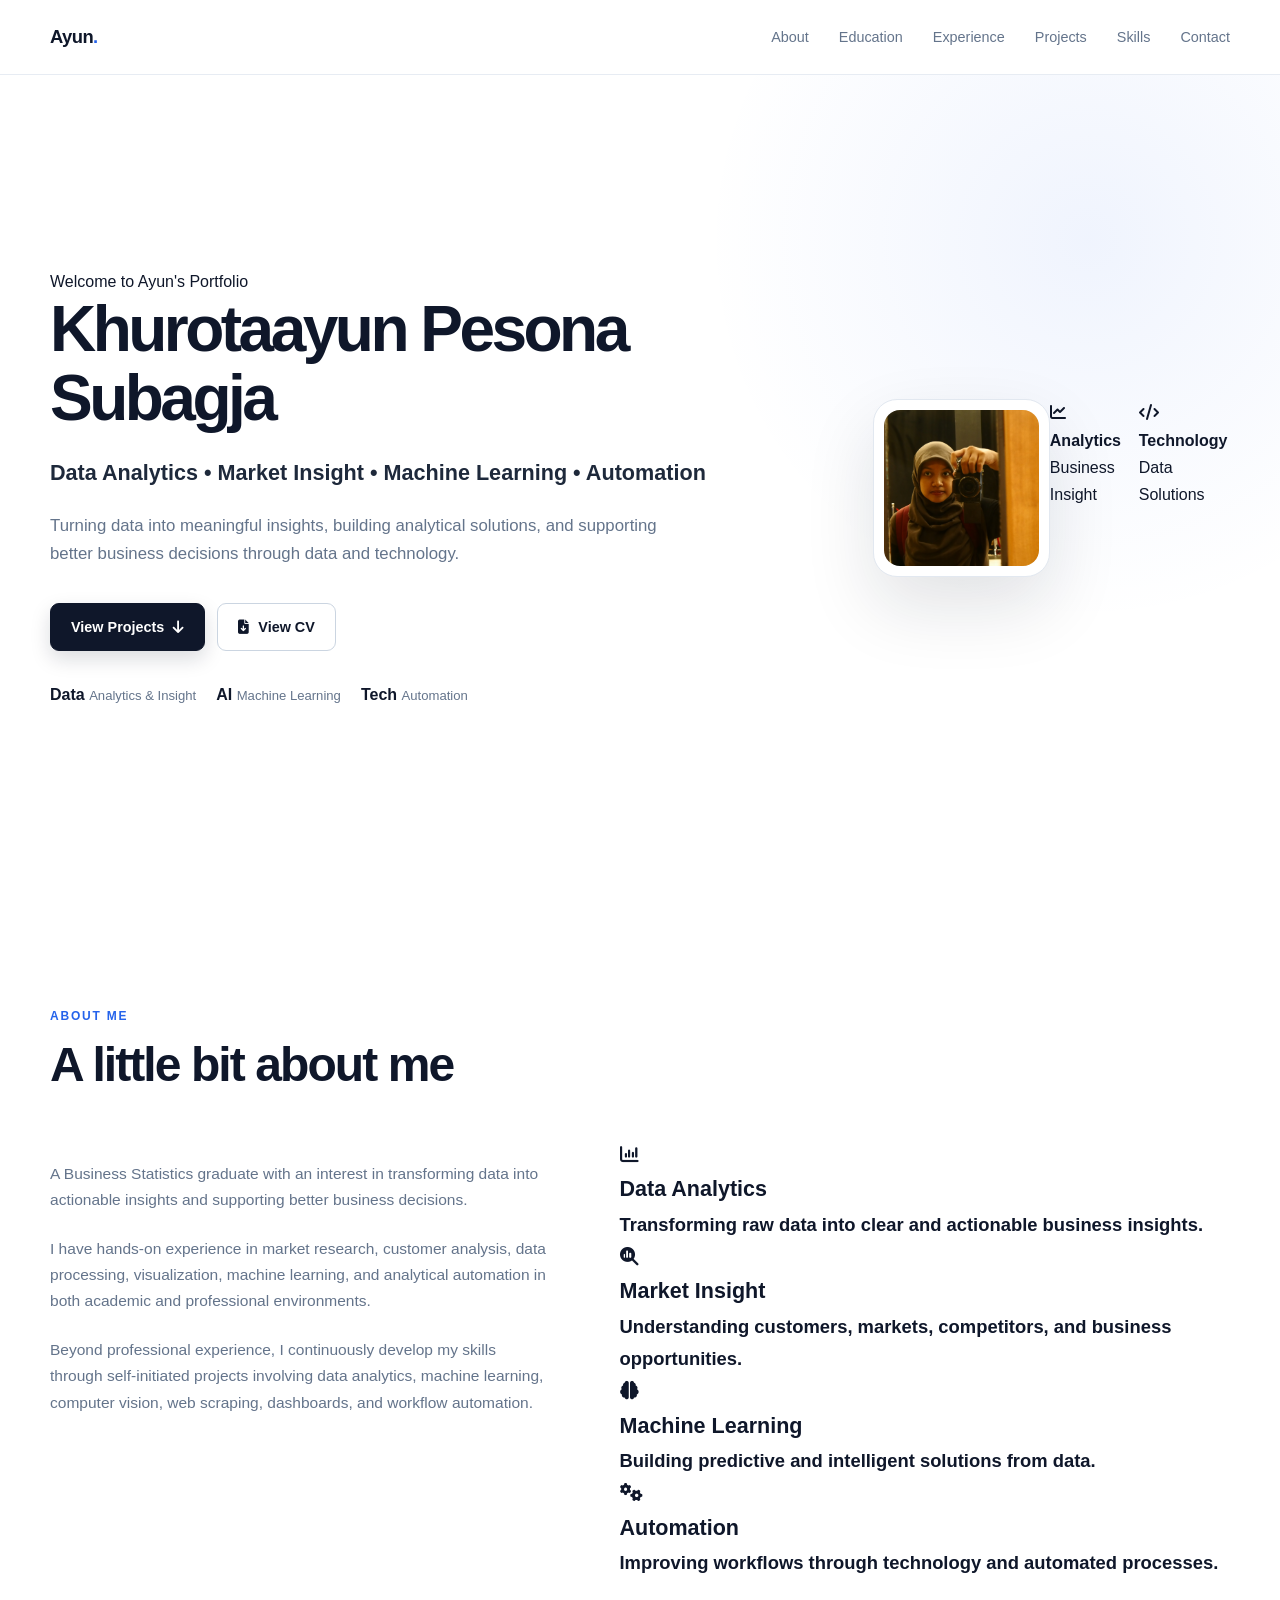
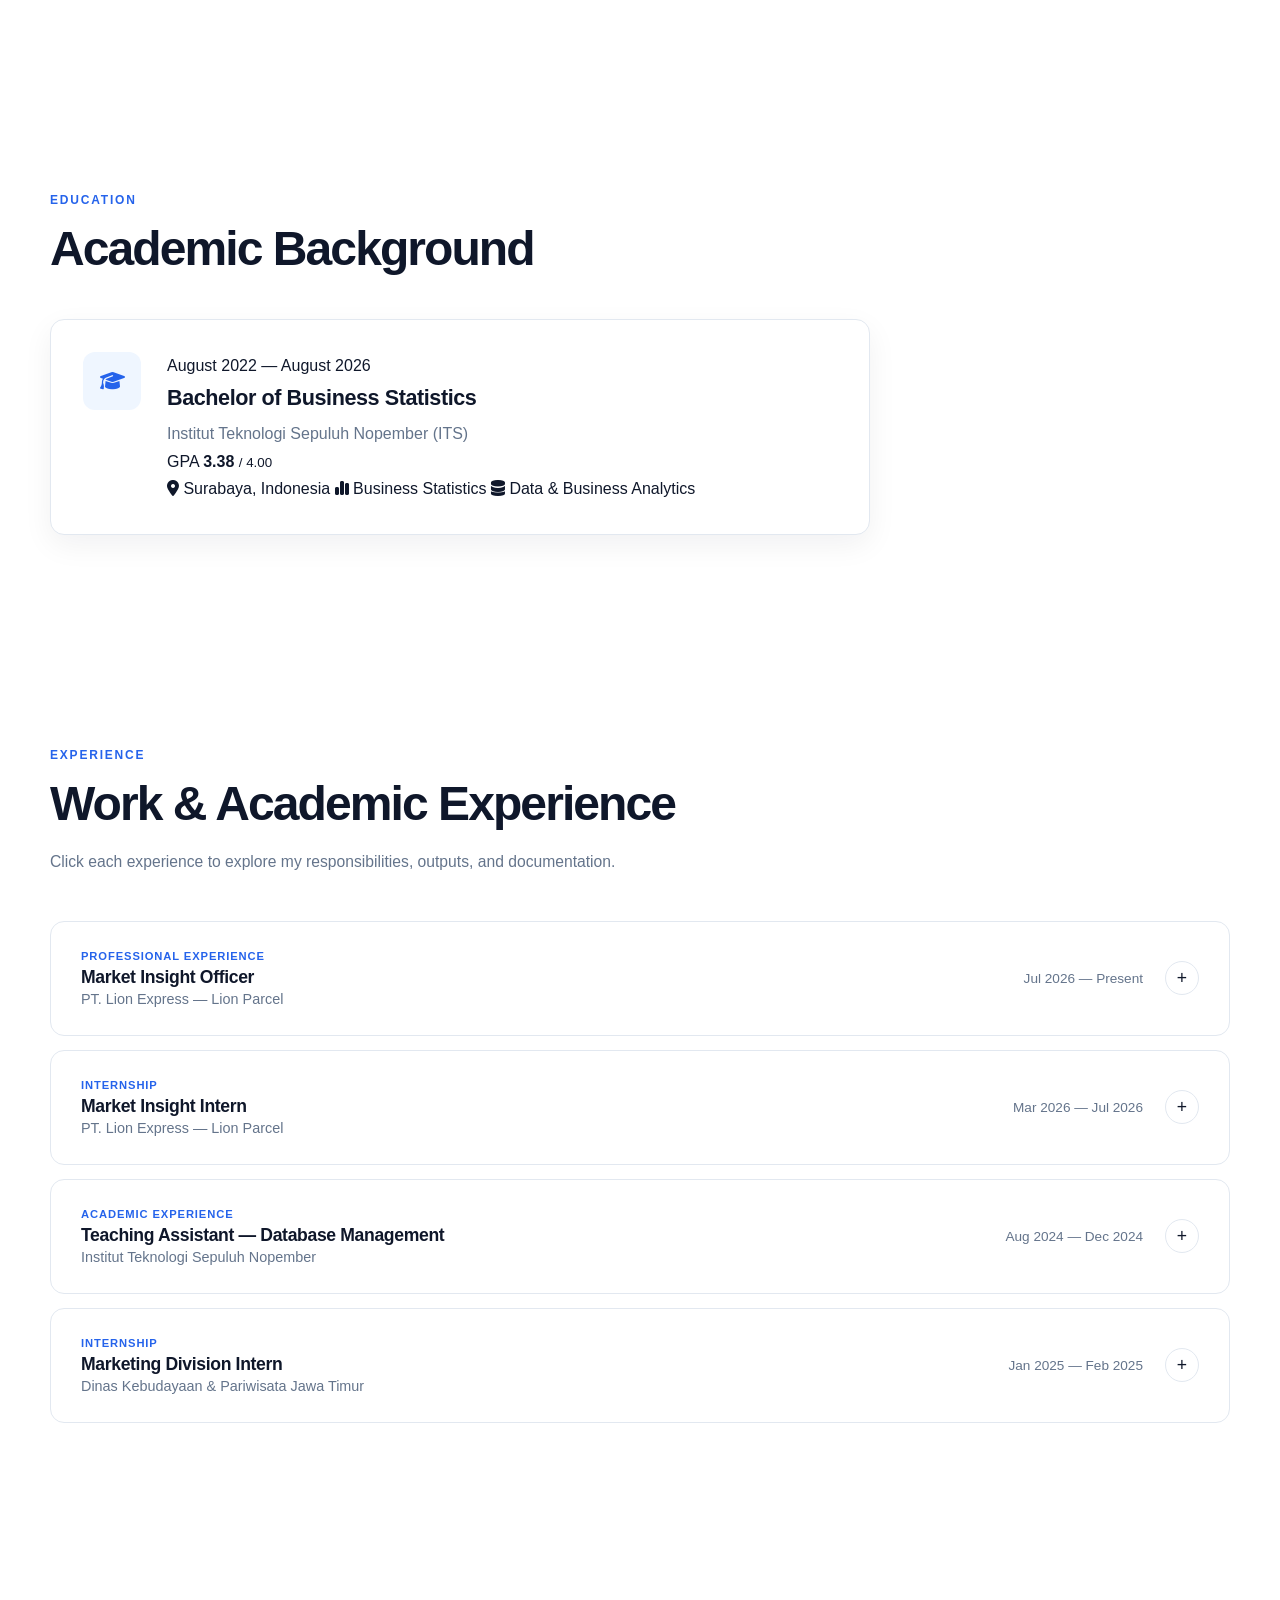
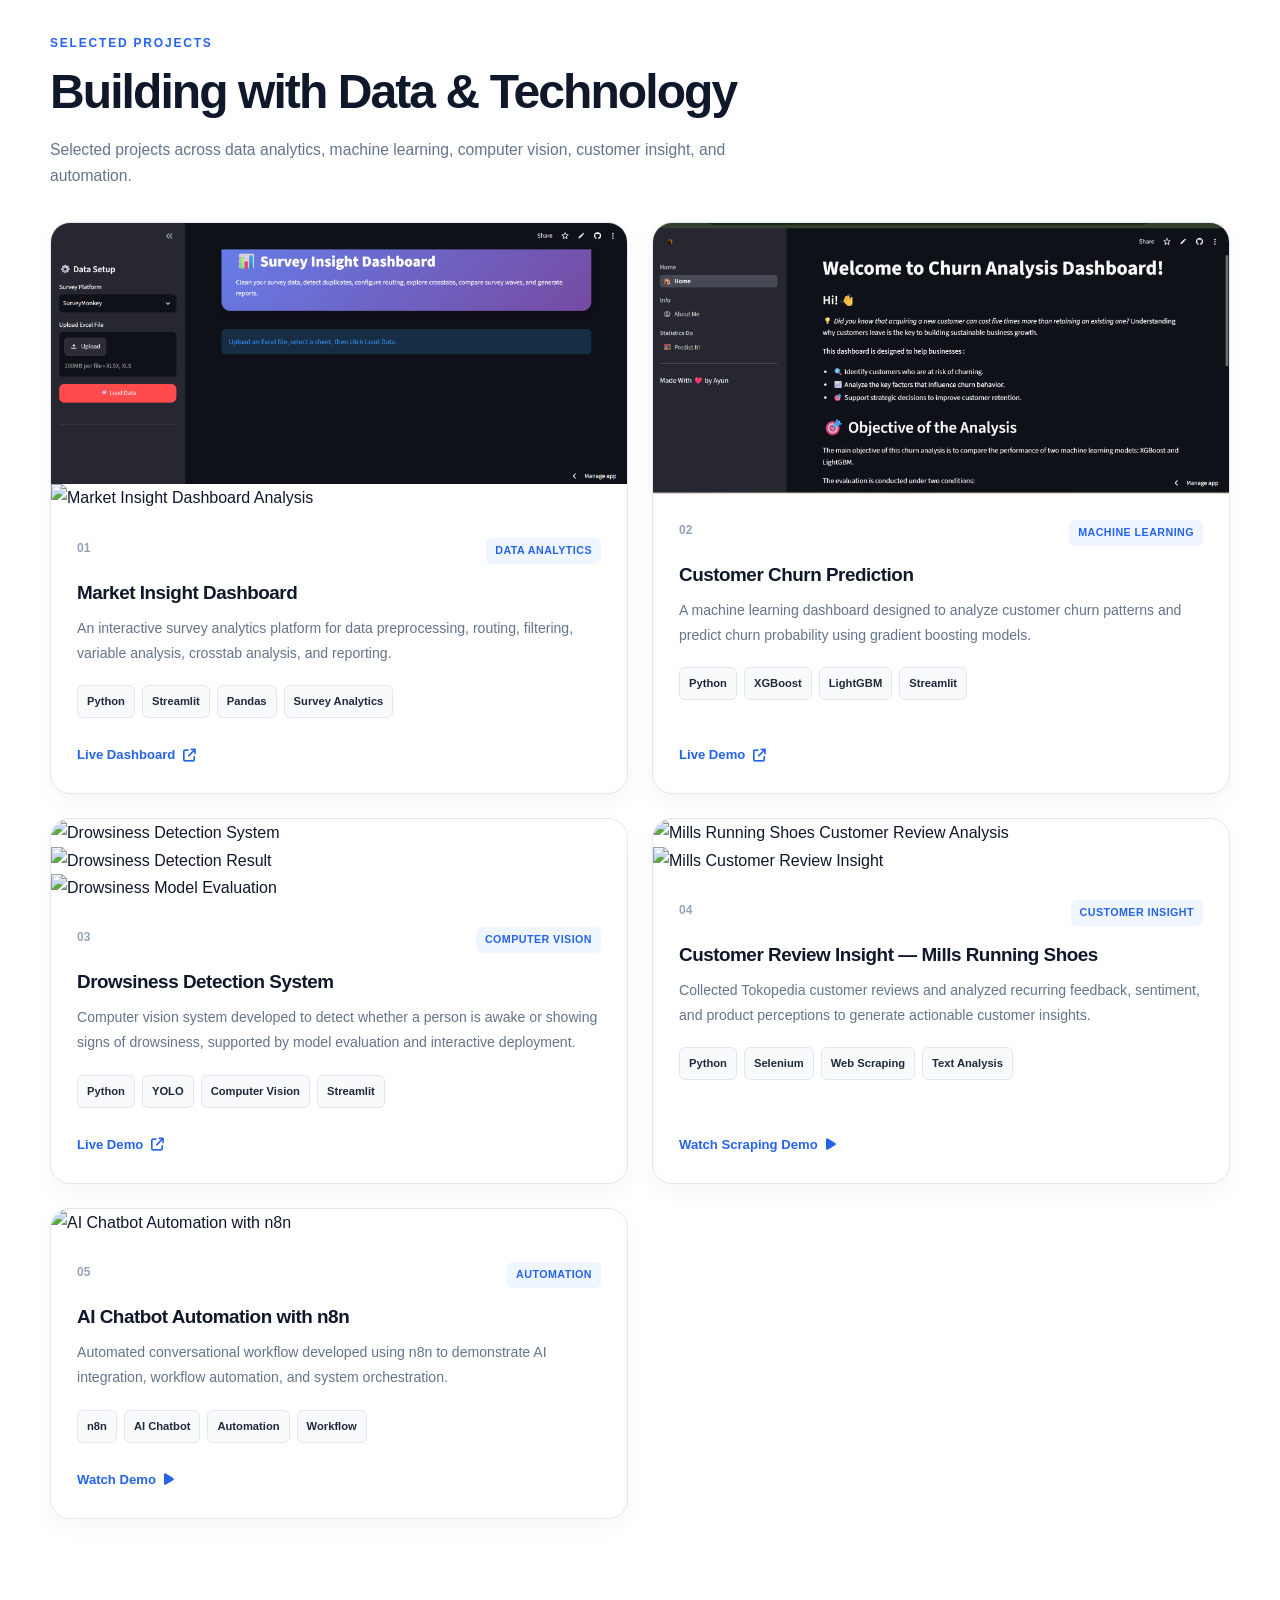
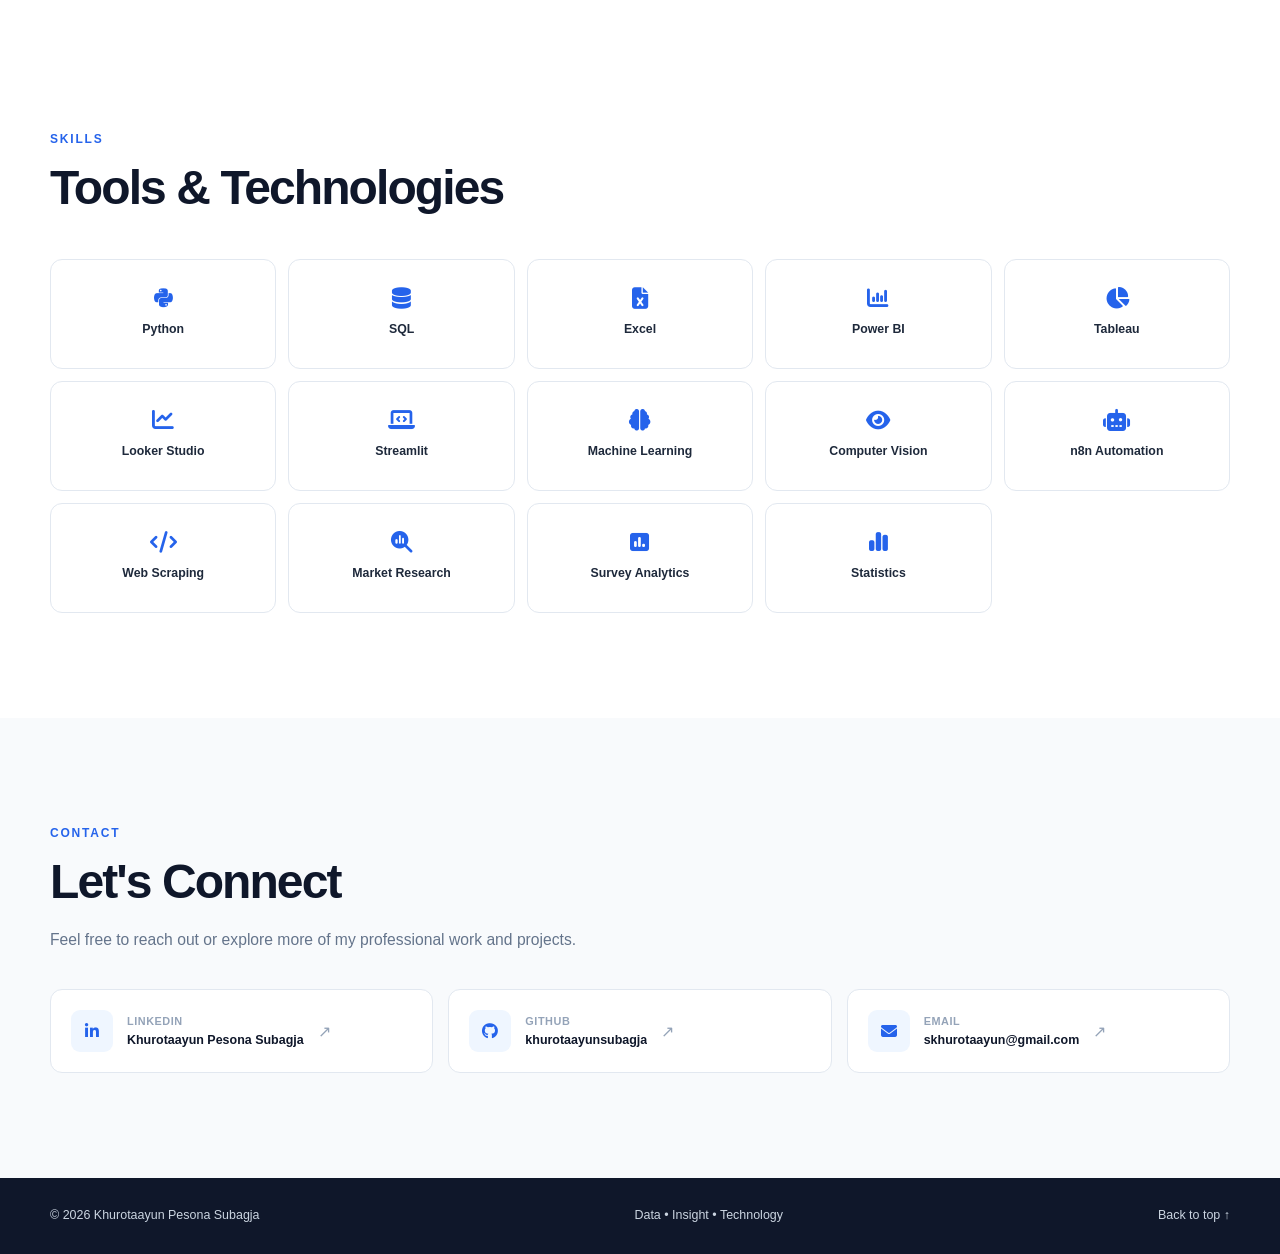
==== commit dc76c691: "Update index.html" ====
--- a/index.html
+++ b/index.html
@@ -11,26 +11,14 @@
 
     <meta
         name="description"
-        content="Portfolio of Khurotaayun Pesona Subagja - Data Analytics, Market Insight, Business Intelligence, Automation, and Machine Learning."
+        content="Ayun's Portfolio - Data Analytics, Market Insight, Business Intelligence, Machine Learning, and Automation."
     >
 
-    <title>Khurotaayun | Portfolio</title>
-
-    <!-- GOOGLE FONT -->
+    <title>Ayun's Portfolio | Data & Tech</title>
+
     <link
-        rel="preconnect"
-        href="https://fonts.googleapis.com"
-    >
-
-    <link
-        rel="preconnect"
-        href="https://fonts.gstatic.com"
-        crossorigin
-    >
-
-    <link
-        href="https://fonts.googleapis.com/css2?family=Inter:wght@400;500;600;700;800&display=swap"
         rel="stylesheet"
+        href="style.css"
     >
 
     <!-- FONT AWESOME -->
@@ -38,12 +26,6 @@
         rel="stylesheet"
         href="https://cdnjs.cloudflare.com/ajax/libs/font-awesome/6.7.2/css/all.min.css"
     >
-
-    <!-- CSS -->
-    <link
-        rel="stylesheet"
-        href="style.css"
-    >
 </head>
 
 
@@ -52,17 +34,14 @@
     <!-- =====================================================
          NAVBAR
     ====================================================== -->
-    <nav class="navbar">
+
+    <nav class="navbar" id="navbar">
 
         <div class="container nav-container">
 
-            <a
-                href="#home"
-                class="logo"
-            >
-                Khurotaayun<span>.</span>
+            <a href="#home" class="logo">
+                Ayun<span>.</span>
             </a>
-
 
             <div class="nav-links">
 
@@ -97,7 +76,6 @@
                 class="menu-toggle"
                 type="button"
                 aria-label="Open navigation"
-                aria-expanded="false"
             >
                 <i class="fa-solid fa-bars"></i>
             </button>
@@ -140,34 +118,53 @@
     <!-- =====================================================
          HERO
     ====================================================== -->
+
     <section
         id="home"
         class="hero"
     >
 
+        <div class="hero-decoration hero-decoration-one"></div>
+        <div class="hero-decoration hero-decoration-two"></div>
+
         <div class="container hero-layout">
 
+
             <div class="hero-content">
 
-                <p class="hero-small">
-                    Hi, I'm
-                </p>
+                <div class="hero-badge">
+
+                    <span class="hero-badge-dot"></span>
+
+                    Welcome to Ayun's Portfolio
+
+                </div>
 
 
                 <h1>
-                    Khurotaayun Pesona Subagja
+                    Khurotaayun
+                    <span>Pesona Subagja</span>
                 </h1>
 
 
                 <h2>
-                    Data Analytics • Market Insight • Business Intelligence
+                    Data Analytics
+                    <span>•</span>
+                    Market Insight
+                    <span>•</span>
+                    Machine Learning
+                    <span>•</span>
+                    Automation
                 </h2>
 
 
                 <p class="hero-description">
-                    Exploring problems through analytical and business
-                    perspectives to build practical data solutions
-                    and support better decisions.
+
+                    Turning data into meaningful insights,
+                    building analytical solutions,
+                    and supporting better business decisions
+                    through data and technology.
+
                 </p>
 
 
@@ -177,18 +174,25 @@
                         href="#projects"
                         class="btn btn-primary"
                     >
+
                         View Projects
+
+                        <i class="fa-solid fa-arrow-down"></i>
+
                     </a>
 
 
                     <a
                         href="files/CV_KHUROTAAYUN.pdf"
                         class="btn btn-secondary"
-                        download
+                        target="_blank"
+                        rel="noopener noreferrer"
                     >
-                        <i class="fa-solid fa-download"></i>
-
-                        Download CV
+
+                        <i class="fa-solid fa-file-arrow-down"></i>
+
+                        View CV
+
                     </a>
 
                 </div>
@@ -196,34 +200,98 @@
 
                 <div class="hero-focus">
 
-                    <span>
-                        <i class="fa-solid fa-chart-line"></i>
-                        Analytics
-                    </span>
-
-                    <span>
-                        <i class="fa-solid fa-gears"></i>
-                        Automation
-                    </span>
-
-                    <span>
-                        <i class="fa-solid fa-brain"></i>
-                        Machine Learning
-                    </span>
+                    <div>
+
+                        <strong>
+                            Data
+                        </strong>
+
+                        <span>
+                            Analytics & Insight
+                        </span>
+
+                    </div>
+
+
+                    <div>
+
+                        <strong>
+                            AI
+                        </strong>
+
+                        <span>
+                            Machine Learning
+                        </span>
+
+                    </div>
+
+
+                    <div>
+
+                        <strong>
+                            Tech
+                        </strong>
+
+                        <span>
+                            Automation
+                        </span>
+
+                    </div>
 
                 </div>
 
             </div>
 
 
+
             <div class="hero-photo-wrapper">
 
+                <div class="hero-photo-glow"></div>
+
                 <div class="hero-photo">
 
                     <img
-                        src="assets/profile.jpg"
+                        src="assets/profile/profile.jpeg"
                         alt="Khurotaayun Pesona Subagja"
                     >
+
+                </div>
+
+
+                <div class="floating-card floating-card-one">
+
+                    <i class="fa-solid fa-chart-line"></i>
+
+                    <div>
+
+                        <strong>
+                            Analytics
+                        </strong>
+
+                        <span>
+                            Business Insight
+                        </span>
+
+                    </div>
+
+                </div>
+
+
+                <div class="floating-card floating-card-two">
+
+                    <i class="fa-solid fa-code"></i>
+
+                    <div>
+
+                        <strong>
+                            Technology
+                        </strong>
+
+                        <span>
+                            Data Solutions
+                        </span>
+
+                    </div>
 
                 </div>
 
@@ -238,6 +306,7 @@
     <!-- =====================================================
          ABOUT
     ====================================================== -->
+
     <section
         id="about"
         class="section"
@@ -245,132 +314,128 @@
 
         <div class="container">
 
-            <p class="section-label">
-                ABOUT ME
-            </p>
-
-
-            <h2 class="section-title">
-                A little bit about me
-            </h2>
+            <div class="section-heading">
+
+                <p class="section-label">
+                    ABOUT ME
+                </p>
+
+                <h2 class="section-title">
+                    A little bit about me
+                </h2>
+
+            </div>
 
 
             <div class="about-layout">
 
-                <div class="about-copy">
-
-                    <p class="about-highlight">
-                        I enjoy exploring problems from both analytical
-                        and business perspectives, then turning data into
-                        insights that support better decisions.
+
+                <div class="about-main">
+
+                    <p class="about-text">
+
+                        A Business Statistics graduate with an interest
+                        in transforming data into actionable insights
+                        and supporting better business decisions.
+
                     </p>
 
 
                     <p class="about-text">
-                        A recent Business Statistics graduate from
-                        Institut Teknologi Sepuluh Nopember (ITS),
-                        with hands-on experience in data analytics,
-                        market insight, dashboard development,
+
+                        I have hands-on experience in market research,
+                        customer analysis, data processing,
+                        visualization, machine learning,
+                        and analytical automation in both academic
+                        and professional environments.
+
+                    </p>
+
+
+                    <p class="about-text">
+
+                        Beyond professional experience, I continuously
+                        develop my skills through self-initiated projects
+                        involving data analytics, machine learning,
+                        computer vision, web scraping, dashboards,
                         and workflow automation.
+
                     </p>
 
-
-                    <p class="about-text">
-                        I continuously build self-initiated projects
-                        to explore machine learning, NLP, automation,
-                        and other data-driven solutions.
-                    </p>
-
-                </div>
-
-
-                <div class="about-capabilities">
-
-
-                    <div class="capability-card">
-
-                        <div class="capability-icon">
+                </div>
+
+
+
+                <div class="about-highlight-grid">
+
+                    <div class="about-highlight">
+
+                        <div class="about-highlight-icon">
                             <i class="fa-solid fa-chart-column"></i>
                         </div>
 
-                        <div>
-
-                            <h3>
-                                Data Analytics
-                            </h3>
-
-                            <p>
-                                Statistical analysis, visualization,
-                                exploration, and reporting.
-                            </p>
-
-                        </div>
-
-                    </div>
-
-
-                    <div class="capability-card">
-
-                        <div class="capability-icon">
+                        <h3>
+                            Data Analytics
+                        </h3>
+
+                        <p>
+                            Transforming raw data into clear and
+                            actionable business insights.
+                        </p>
+
+                    </div>
+
+
+                    <div class="about-highlight">
+
+                        <div class="about-highlight-icon">
                             <i class="fa-solid fa-magnifying-glass-chart"></i>
                         </div>
 
-                        <div>
-
-                            <h3>
-                                Market Insight
-                            </h3>
-
-                            <p>
-                                Consumer research, competitor analysis,
-                                surveys, and business insights.
-                            </p>
-
-                        </div>
-
-                    </div>
-
-
-                    <div class="capability-card">
-
-                        <div class="capability-icon">
-                            <i class="fa-solid fa-chart-pie"></i>
-                        </div>
-
-                        <div>
-
-                            <h3>
-                                Business Intelligence
-                            </h3>
-
-                            <p>
-                                Dashboards and reporting systems
-                                designed to support decisions.
-                            </p>
-
-                        </div>
-
-                    </div>
-
-
-                    <div class="capability-card">
-
-                        <div class="capability-icon">
-                            <i class="fa-solid fa-robot"></i>
-                        </div>
-
-                        <div>
-
-                            <h3>
-                                Machine Learning
-                            </h3>
-
-                            <p>
-                                Predictive modeling, NLP,
-                                and computer vision experimentation.
-                            </p>
-
-                        </div>
+                        <h3>
+                            Market Insight
+                        </h3>
+
+                        <p>
+                            Understanding customers, markets,
+                            competitors, and business opportunities.
+                        </p>
+
+                    </div>
+
+
+                    <div class="about-highlight">
+
+                        <div class="about-highlight-icon">
+                            <i class="fa-solid fa-brain"></i>
+                        </div>
+
+                        <h3>
+                            Machine Learning
+                        </h3>
+
+                        <p>
+                            Building predictive and intelligent
+                            solutions from data.
+                        </p>
+
+                    </div>
+
+
+                    <div class="about-highlight">
+
+                        <div class="about-highlight-icon">
+                            <i class="fa-solid fa-gears"></i>
+                        </div>
+
+                        <h3>
+                            Automation
+                        </h3>
+
+                        <p>
+                            Improving workflows through technology
+                            and automated processes.
+                        </p>
 
                     </div>
 
@@ -387,25 +452,30 @@
     <!-- =====================================================
          EDUCATION
     ====================================================== -->
+
     <section
         id="education"
-        class="section section-light"
+        class="section section-tech"
     >
 
         <div class="container">
 
-            <p class="section-label">
-                EDUCATION
-            </p>
-
-
-            <h2 class="section-title">
-                Academic Background
-            </h2>
+            <div class="section-heading">
+
+                <p class="section-label">
+                    EDUCATION
+                </p>
+
+                <h2 class="section-title">
+                    Academic Background
+                </h2>
+
+            </div>
 
 
             <div class="education-card">
 
+
                 <div class="education-icon">
 
                     <i class="fa-solid fa-graduation-cap"></i>
@@ -415,22 +485,45 @@
 
                 <div class="education-content">
 
-                    <span class="education-degree">
-                        Bachelor's Degree
-                    </span>
-
-
-                    <h3>
-                        Business Statistics
-                    </h3>
-
-
-                    <p class="education-university">
-                        Institut Teknologi Sepuluh Nopember (ITS)
-                    </p>
-
-
-                    <div class="education-meta">
+                    <div class="education-top">
+
+                        <div>
+
+                            <span class="education-period">
+                                August 2022 — August 2026
+                            </span>
+
+                            <h3>
+                                Bachelor of Business Statistics
+                            </h3>
+
+                            <p class="education-university">
+                                Institut Teknologi Sepuluh Nopember (ITS)
+                            </p>
+
+                        </div>
+
+
+                        <div class="gpa-card">
+
+                            <span>
+                                GPA
+                            </span>
+
+                            <strong>
+                                3.38
+                            </strong>
+
+                            <small>
+                                / 4.00
+                            </small>
+
+                        </div>
+
+                    </div>
+
+
+                    <div class="education-details">
 
                         <span>
 
@@ -443,9 +536,18 @@
 
                         <span>
 
-                            <i class="fa-solid fa-star"></i>
-
-                            GPA 3.38 / 4.00
+                            <i class="fa-solid fa-chart-simple"></i>
+
+                            Business Statistics
+
+                        </span>
+
+
+                        <span>
+
+                            <i class="fa-solid fa-database"></i>
+
+                            Data & Business Analytics
 
                         </span>
 
@@ -464,6 +566,7 @@
     <!-- =====================================================
          EXPERIENCE
     ====================================================== -->
+
     <section
         id="experience"
         class="section"
@@ -471,26 +574,33 @@
 
         <div class="container">
 
-            <p class="section-label">
-                EXPERIENCE
-            </p>
-
-
-            <h2 class="section-title">
-                Work Experience
-            </h2>
-
-
-            <p class="section-description">
-                Explore my responsibilities, key outputs,
-                and work documentation.
-            </p>
+            <div class="section-heading">
+
+                <p class="section-label">
+                    EXPERIENCE
+                </p>
+
+                <h2 class="section-title">
+                    Work & Academic Experience
+                </h2>
+
+                <p class="section-description">
+
+                    Click each experience to explore my
+                    responsibilities, outputs, and documentation.
+
+                </p>
+
+            </div>
 
 
             <div class="experience-list">
 
 
-                <!-- MARKET INSIGHT OFFICER -->
+                <!-- =============================================
+                     MARKET INSIGHT OFFICER
+                ============================================== -->
+
                 <article class="experience-item">
 
                     <button
@@ -537,72 +647,72 @@
 
                             <div class="experience-detail-grid">
 
+
                                 <div class="experience-information">
 
                                     <h4>
-                                        What I Did
+                                        What I Do
                                     </h4>
 
-
                                     <ul>
 
                                         <li>
-                                            Developed an automated data processing
-                                            dashboard to accelerate analysis and
-                                            reporting workflows.
+                                            Develop automated data-processing
+                                            solutions to improve analysis
+                                            and reporting efficiency.
                                         </li>
 
                                         <li>
-                                            Conducted strategic competitor and
-                                            market research to identify business
-                                            opportunities and performance gaps.
+                                            Conduct strategic competitor
+                                            and market research to identify
+                                            opportunities and business gaps.
                                         </li>
 
                                         <li>
-                                            Managed end-to-end ad-hoc market
-                                            research for brand events and
-                                            customer analysis.
+                                            Manage end-to-end ad-hoc research
+                                            for brand events, customers,
+                                            and business initiatives.
                                         </li>
 
                                         <li>
-                                            Analyzed customer behavior using
-                                            survey and geographic data.
+                                            Analyze consumer behavior
+                                            across geographic areas
+                                            and customer segments.
                                         </li>
 
                                         <li>
-                                            Conducted geographic proximity
-                                            analysis between respondents
-                                            and agent locations.
+                                            Support business presentations
+                                            through data-driven findings
+                                            and recommendations.
                                         </li>
 
                                     </ul>
 
 
                                     <h4>
-                                        Key Outputs
+                                        Key Focus
                                     </h4>
 
-
                                     <div class="output-list">
 
                                         <span>
-                                            Automated Data Processing Dashboard
+                                            Market Research
                                         </span>
 
                                         <span>
-                                            Competitor Research
+                                            Consumer Insight
                                         </span>
 
                                         <span>
-                                            Consumer Behavior Analysis
+                                            Competitor Analysis
                                         </span>
 
                                         <span>
-                                            Event Evaluation
+                                            Automation
                                         </span>
 
                                         <span>
-                                            Geographic Market Analysis
+                                            Data Analysis
                                         </span>
 
                                     </div>
@@ -610,26 +720,21 @@
                                 </div>
 
 
-                                <div class="experience-gallery">
+
+                                <div class="experience-gallery gallery-two">
 
                                     <img
                                         class="zoomable"
                                         src="assets/experience/lion-parcel/officer-1.jpg"
-                                        alt="Lion Parcel activity"
+                                        alt="Market Insight Officer at Lion Parcel"
                                     >
 
                                     <img
                                         class="zoomable"
                                         src="assets/experience/lion-parcel/officer-2.jpg"
-                                        alt="Lion Parcel work documentation"
+                                        alt="Market Insight Officer activity at Lion Parcel"
                                     >
 
-                                    <img
-                                        class="zoomable"
-                                        src="assets/experience/lion-parcel/officer-3.jpg"
-                                        alt="Lion Parcel activity"
-                                    >
-
                                 </div>
 
                             </div>
@@ -642,7 +747,10 @@
 
 
 
-                <!-- MARKET INSIGHT INTERN -->
+                <!-- =============================================
+                     MARKET INSIGHT INTERN
+                ============================================== -->
+
                 <article class="experience-item">
 
                     <button
@@ -689,42 +797,49 @@
 
                             <div class="experience-detail-grid">
 
+
                                 <div class="experience-information">
 
                                     <h4>
                                         What I Did
                                     </h4>
 
-
                                     <ul>
 
                                         <li>
-                                            Analyzed quarterly Customer Satisfaction
-                                            data using Python.
+                                            Analyzed quarterly Customer
+                                            Satisfaction data using Python.
                                         </li>
 
                                         <li>
-                                            Managed end-to-end research to evaluate
-                                            a national agent competition program.
+                                            Managed end-to-end research
+                                            to evaluate national agent
+                                            competition programs.
                                         </li>
 
                                         <li>
-                                            Analyzed qualitative feedback from
-                                            customers, agents, and internal teams.
+                                            Analyzed qualitative feedback
+                                            from customers, agents,
+                                            and internal teams.
                                         </li>
 
                                         <li>
-                                            Reviewed Brand Health Tracking reports
-                                            in collaboration with external vendors.
+                                            Reviewed Brand Health Tracking
+                                            reports with external research
+                                            partners.
                                         </li>
 
+                                        <li>
+                                            Supported ad-hoc market
+                                            and event evaluation research.
+                                        </li>
+
                                     </ul>
 
 
                                     <h4>
-                                        Key Outputs
+                                        Selected Outputs
                                     </h4>
-
 
                                     <div class="output-list">
 
@@ -737,20 +852,21 @@
                                         </span>
 
                                         <span>
-                                            Qualitative Feedback Analysis
+                                            Qualitative Analysis
                                         </span>
 
                                         <span>
-                                            Brand Health Tracking Review
+                                            BHT Review
                                         </span>
 
                                         <span>
-                                            Business Insight Report
+                                            Event Evaluation
                                         </span>
 
                                     </div>
 
                                 </div>
+
 
 
                                 <div class="experience-gallery">
@@ -785,7 +901,10 @@
 
 
 
-                <!-- TEACHING ASSISTANT -->
+                <!-- =============================================
+                     TEACHING ASSISTANT
+                ============================================== -->
+
                 <article class="experience-item">
 
                     <button
@@ -801,7 +920,7 @@
                             </span>
 
                             <h3>
-                                Lecturer Assistant — Database Management System
+                                Teaching Assistant — Database Management
                             </h3>
 
                             <p>
@@ -830,7 +949,8 @@
 
                         <div class="experience-detail-inner">
 
-                            <div class="experience-single">
+                            <div class="experience-detail-grid">
+
 
                                 <div class="experience-information">
 
@@ -838,28 +958,28 @@
                                         What I Did
                                     </h4>
 
-
                                     <ul>
 
                                         <li>
-                                            Mentored students through
-                                            database practicum sessions
-                                            and final projects.
+                                            Supported Database Management
+                                            practicum sessions and student
+                                            learning activities.
                                         </li>
 
                                         <li>
-                                            Guided database implementation
-                                            using DBeaver and PostgreSQL.
+                                            Guided students in database
+                                            implementation and SQL.
                                         </li>
 
                                         <li>
-                                            Evaluated assignments and
-                                            monitored student progress.
+                                            Managed grading, attendance,
+                                            and student feedback.
                                         </li>
 
                                         <li>
-                                            Supported SQL queries,
-                                            database design, and troubleshooting.
+                                            Assisted students with
+                                            database design and query
+                                            problem-solving.
                                         </li>
 
                                     </ul>
@@ -869,7 +989,6 @@
                                         Key Outputs
                                     </h4>
 
-
                                     <div class="output-list">
 
                                         <span>
@@ -885,13 +1004,31 @@
                                         </span>
 
                                         <span>
-                                            SQL & Database Support
+                                            SQL Support
                                         </span>
 
                                     </div>
 
                                 </div>
 
+
+
+                                <div class="experience-gallery gallery-two">
+
+                                    <img
+                                        class="zoomable"
+                                        src="assets/experience/teaching-assistant/sk-dekan.jpg"
+                                        alt="Teaching Assistant appointment letter"
+                                    >
+
+                                    <img
+                                        class="zoomable"
+                                        src="assets/experience/teaching-assistant/farewell-students.jpg"
+                                        alt="Teaching Assistant farewell with students"
+                                    >
+
+                                </div>
+
                             </div>
 
                         </div>
@@ -902,7 +1039,10 @@
 
 
 
-                <!-- DISBUDPAR -->
+                <!-- =============================================
+                     DISBUDPAR
+                ============================================== -->
+
                 <article class="experience-item">
 
                     <button
@@ -949,33 +1089,36 @@
 
                             <div class="experience-detail-grid">
 
+
                                 <div class="experience-information">
 
                                     <h4>
                                         What I Did
                                     </h4>
 
-
                                     <ul>
 
                                         <li>
-                                            Designed content for the Travel Pattern
-                                            Mojokerto tourism brochure.
+                                            Designed content for the
+                                            Travel Pattern Mojokerto
+                                            tourism brochure.
                                         </li>
 
                                         <li>
-                                            Analyzed and visualized East Java
-                                            tourism data using Looker Studio.
+                                            Analyzed and visualized
+                                            East Java tourism data
+                                            using Looker Studio.
                                         </li>
 
                                         <li>
-                                            Supported tourism activities
-                                            and participant engagement.
+                                            Supported tourism programs
+                                            and activities.
                                         </li>
 
                                         <li>
-                                            Managed and validated cruise ship
-                                            arrival data at Tanjung Perak Port.
+                                            Managed and validated
+                                            cruise ship arrival data
+                                            at Tanjung Perak Port.
                                         </li>
 
                                     </ul>
@@ -985,7 +1128,6 @@
                                         Key Outputs
                                     </h4>
 
-
                                     <div class="output-list">
 
                                         <span>
@@ -993,7 +1135,7 @@
                                         </span>
 
                                         <span>
-                                            Travel Pattern Brochure
+                                            Travel Pattern
                                         </span>
 
                                         <span>
@@ -1007,6 +1149,7 @@
                                     </div>
 
                                 </div>
+
 
 
                                 <div class="experience-gallery">
@@ -1020,13 +1163,13 @@
                                     <img
                                         class="zoomable"
                                         src="assets/experience/disbudpar/disbudpar-2.jpg"
-                                        alt="Disbudpar activity"
+                                        alt="Disbudpar internship activity"
                                     >
 
                                     <img
                                         class="zoomable"
                                         src="assets/experience/disbudpar/disbudpar-3.jpg"
-                                        alt="Disbudpar documentation"
+                                        alt="Disbudpar internship documentation"
                                     >
 
                                 </div>
@@ -1051,79 +1194,45 @@
     <!-- =====================================================
          PROJECTS
     ====================================================== -->
+
     <section
         id="projects"
-        class="section section-light"
+        class="section section-tech"
     >
 
         <div class="container">
 
-            <p class="section-label">
-                PORTFOLIO
-            </p>
-
-
-            <h2 class="section-title">
-                Selected Projects
-            </h2>
-
-
-            <p class="section-description">
-                Explore projects across data analytics,
-                machine learning, and automation.
-            </p>
-
-
-
-            <!-- FILTER -->
-            <div class="project-filter">
-
-                <button
-                    type="button"
-                    class="filter-btn active"
-                    data-filter="all"
-                >
-                    All Projects
-                </button>
-
-                <button
-                    type="button"
-                    class="filter-btn"
-                    data-filter="analytics"
-                >
-                    Data Analytics
-                </button>
-
-                <button
-                    type="button"
-                    class="filter-btn"
-                    data-filter="machine-learning"
-                >
-                    Machine Learning
-                </button>
-
-                <button
-                    type="button"
-                    class="filter-btn"
-                    data-filter="automation"
-                >
-                    Automation
-                </button>
+            <div class="section-heading">
+
+                <p class="section-label">
+                    SELECTED PROJECTS
+                </p>
+
+                <h2 class="section-title">
+                    Building with Data & Technology
+                </h2>
+
+                <p class="section-description">
+
+                    Selected projects across data analytics,
+                    machine learning, computer vision,
+                    customer insight, and automation.
+
+                </p>
 
             </div>
 
 
-
             <div class="project-grid">
 
 
-                <!-- PROJECT 01 -->
-                <article
-                    class="project-card"
-                    data-category="analytics"
-                >
-
-                    <div class="project-image">
+                <!-- =============================================
+                     PROJECT 01
+                ============================================== -->
+
+                <article class="project-card">
+
+                    <div class="project-gallery project-gallery-two">
 
                         <img
                             class="zoomable"
@@ -1131,19 +1240,25 @@
                             alt="Market Insight Dashboard"
                         >
 
+                        <img
+                            class="zoomable"
+                            src="assets/projects/market-insight-dashboard/dashboard-mi2.png"
+                            alt="Market Insight Dashboard Analysis"
+                        >
+
                     </div>
 
 
                     <div class="project-content">
 
                         <div class="project-top">
-
-                            <span class="project-category">
-                                Data Analytics • Business Intelligence
-                            </span>
 
                             <span class="project-number">
                                 01
+                            </span>
+
+                            <span class="project-category analytics">
+                                Data Analytics
                             </span>
 
                         </div>
@@ -1155,9 +1270,12 @@
 
 
                         <p>
-                            Interactive survey analytics dashboard
-                            for processing, filtering, analyzing,
-                            and visualizing customer and market research data.
+
+                            An interactive survey analytics platform
+                            for data preprocessing, routing,
+                            filtering, variable analysis,
+                            crosstab analysis, and reporting.
+
                         </p>
 
 
@@ -1166,7 +1284,7 @@
                             <span>Python</span>
                             <span>Streamlit</span>
                             <span>Pandas</span>
-                            <span>Altair</span>
+                            <span>Survey Analytics</span>
 
                         </div>
 
@@ -1174,14 +1292,16 @@
                         <div class="project-links">
 
                             <a
-                                href="https://dashboard-mi.streamlit.app"
+                                href="https://surveydashboard-mi.streamlit.app/"
                                 target="_blank"
                                 rel="noopener noreferrer"
                                 class="project-btn"
                             >
-                                Live Demo
+
+                                Live Dashboard
 
                                 <i class="fa-solid fa-arrow-up-right-from-square"></i>
+
                             </a>
 
                         </div>
@@ -1192,18 +1312,18 @@
 
 
 
-                <!-- PROJECT 02 -->
-                <article
-                    class="project-card"
-                    data-category="machine-learning analytics"
-                >
-
-                    <div class="project-image">
+                <!-- =============================================
+                     PROJECT 02
+                ============================================== -->
+
+                <article class="project-card">
+
+                    <div class="project-cover">
 
                         <img
                             class="zoomable"
                             src="assets/projects/predictive-churn/predictive-churn.png"
-                            alt="Customer Churn Prediction"
+                            alt="Customer Churn Prediction Dashboard"
                         >
 
                     </div>
@@ -1212,27 +1332,30 @@
                     <div class="project-content">
 
                         <div class="project-top">
-
-                            <span class="project-category">
-                                Machine Learning • Predictive Analytics
-                            </span>
 
                             <span class="project-number">
                                 02
                             </span>
 
+                            <span class="project-category machine-learning">
+                                Machine Learning
+                            </span>
+
                         </div>
 
 
                         <h3>
-                            Customer Churn Prediction Dashboard
+                            Customer Churn Prediction
                         </h3>
 
 
                         <p>
-                            Machine learning dashboard developed to analyze
-                            customer churn and estimate churn probability
-                            using gradient boosting models.
+
+                            A machine learning dashboard designed
+                            to analyze customer churn patterns
+                            and predict churn probability using
+                            gradient boosting models.
+
                         </p>
 
 
@@ -1254,9 +1377,11 @@
                                 rel="noopener noreferrer"
                                 class="project-btn"
                             >
+
                                 Live Demo
 
                                 <i class="fa-solid fa-arrow-up-right-from-square"></i>
+
                             </a>
 
                         </div>
@@ -1267,56 +1392,35 @@
 
 
 
-                <!-- PROJECT 03 -->
-                <article
-                    class="project-card"
-                    data-category="machine-learning"
-                >
-
-                    <div class="drowsiness-preview">
-
-                        <div class="drowsiness-image">
-
-                            <img
-                                class="zoomable"
-                                src="assets/projects/drowsiness-detection/awake.png"
-                                alt="Awake Detection"
-                            >
-
-                            <span class="image-label">
-                                AWAKE
-                            </span>
-
-                        </div>
-
-
-                        <div class="drowsiness-image">
-
-                            <img
-                                class="zoomable"
-                                src="assets/projects/drowsiness-detection/drowsy.png"
-                                alt="Drowsiness Detection"
-                            >
-
-                            <span class="image-label">
-                                DROWSY
-                            </span>
-
-                        </div>
-
-                    </div>
-
-
-                    <div class="evaluation-preview">
-
-                        <p>
-                            Model Evaluation
-                        </p>
+                <!-- =============================================
+                     PROJECT 03
+                ============================================== -->
+
+                <article class="project-card">
+
+                    <div class="project-cover">
+
+                        <img
+                            class="zoomable"
+                            src="assets/projects/drowsiness-detection/awake.png"
+                            alt="Drowsiness Detection System"
+                        >
+
+                    </div>
+
+
+                    <div class="project-mini-gallery">
+
+                        <img
+                            class="zoomable"
+                            src="assets/projects/drowsiness-detection/drowsy.png"
+                            alt="Drowsiness Detection Result"
+                        >
 
                         <img
                             class="zoomable"
                             src="assets/projects/drowsiness-detection/evaluation.png"
-                            alt="Drowsiness model evaluation"
+                            alt="Drowsiness Model Evaluation"
                         >
 
                     </div>
@@ -1325,13 +1429,13 @@
                     <div class="project-content">
 
                         <div class="project-top">
-
-                            <span class="project-category">
-                                Machine Learning • Computer Vision
-                            </span>
 
                             <span class="project-number">
                                 03
+                            </span>
+
+                            <span class="project-category computer-vision">
+                                Computer Vision
                             </span>
 
                         </div>
@@ -1343,9 +1447,13 @@
 
 
                         <p>
-                            Computer vision application developed to
-                            detect whether a person is awake or showing
-                            signs of drowsiness.
+
+                            Computer vision system developed to
+                            detect whether a person is awake
+                            or showing signs of drowsiness,
+                            supported by model evaluation
+                            and interactive deployment.
+
                         </p>
 
 
@@ -1367,9 +1475,11 @@
                                 rel="noopener noreferrer"
                                 class="project-btn"
                             >
+
                                 Live Demo
 
                                 <i class="fa-solid fa-arrow-up-right-from-square"></i>
+
                             </a>
 
                         </div>
@@ -1380,26 +1490,30 @@
 
 
 
-                <!-- PROJECT 04 -->
-                <article
-                    class="project-card"
-                    data-category="analytics"
-                >
-
-                    <div class="project-video">
-
-                        <video
-                            controls
-                            preload="metadata"
-                            poster="assets/projects/mills-review-analysis/mills-insight-1.jpg"
+                <!-- =============================================
+                     PROJECT 04
+                ============================================== -->
+
+                <article class="project-card">
+
+                    <div class="project-cover">
+
+                        <img
+                            class="zoomable"
+                            src="assets/projects/mills-review-analysis/mills-insight-1.jpg"
+                            alt="Mills Running Shoes Customer Review Analysis"
                         >
 
-                            <source
-                                src="assets/projects/mills-review-analysis/mills-scrapping.mp4"
-                                type="video/mp4"
-                            >
-
-                        </video>
+                    </div>
+
+
+                    <div class="project-mini-gallery single-secondary">
+
+                        <img
+                            class="zoomable"
+                            src="assets/projects/mills-review-analysis/mills-insight-2.jpg"
+                            alt="Mills Customer Review Insight"
+                        >
 
                     </div>
 
@@ -1407,13 +1521,13 @@
                     <div class="project-content">
 
                         <div class="project-top">
-
-                            <span class="project-category">
-                                Data Analytics • NLP • Web Scraping
-                            </span>
 
                             <span class="project-number">
                                 04
+                            </span>
+
+                            <span class="project-category customer-insight">
+                                Customer Insight
                             </span>
 
                         </div>
@@ -1425,79 +1539,75 @@
 
 
                         <p>
-                            Customer review analysis designed to uncover
-                            sentiment, recurring feedback,
-                            and product perceptions from marketplace data.
+
+                            Collected Tokopedia customer reviews
+                            and analyzed recurring feedback,
+                            sentiment, and product perceptions
+                            to generate actionable customer insights.
+
                         </p>
-
-
-                        <div class="mini-gallery">
-
-                            <img
-                                class="zoomable"
-                                src="assets/projects/mills-review-analysis/mills-insight-1.jpg"
-                                alt="Mills customer insight"
-                            >
-
-                            <img
-                                class="zoomable"
-                                src="assets/projects/mills-review-analysis/mills-insight-2.jpg"
-                                alt="Mills review analysis"
-                            >
-
-                        </div>
 
 
                         <div class="tools">
 
                             <span>Python</span>
                             <span>Selenium</span>
-                            <span>BeautifulSoup</span>
-                            <span>Pandas</span>
+                            <span>Web Scraping</span>
                             <span>Text Analysis</span>
 
                         </div>
 
+
+                        <div class="project-links">
+
+                            <a
+                                href="https://drive.google.com/file/d/15pXuWEWrAtKgY67UWptYJaV7IWe1cTzJ/view"
+                                target="_blank"
+                                rel="noopener noreferrer"
+                                class="project-btn"
+                            >
+
+                                Watch Scraping Demo
+
+                                <i class="fa-solid fa-play"></i>
+
+                            </a>
+
+                        </div>
+
                     </div>
 
                 </article>
 
 
 
-                <!-- PROJECT 05 -->
-                <article
-                    class="project-card"
-                    data-category="automation"
-                >
-
-                    <div class="project-video">
-
-                        <video
-                            controls
-                            preload="metadata"
-                            poster="assets/projects/chatbot-n8n/workflow-chatbot.png"
+                <!-- =============================================
+                     PROJECT 05
+                ============================================== -->
+
+                <article class="project-card">
+
+                    <div class="project-cover">
+
+                        <img
+                            class="zoomable"
+                            src="assets/projects/chatbot-n8n/workflow-chatbot.png"
+                            alt="AI Chatbot Automation with n8n"
                         >
 
-                            <source
-                                src="assets/projects/chatbot-n8n/demo-chatbot.mp4"
-                                type="video/mp4"
-                            >
-
-                        </video>
-
                     </div>
 
 
                     <div class="project-content">
 
                         <div class="project-top">
-
-                            <span class="project-category">
-                                Automation • AI Workflow
-                            </span>
 
                             <span class="project-number">
                                 05
+                            </span>
+
+                            <span class="project-category automation">
+                                Automation
                             </span>
 
                         </div>
@@ -1509,29 +1619,39 @@
 
 
                         <p>
-                            Automated chatbot workflow demonstrating
-                            process automation, AI integration,
-                            and conversational interaction.
+
+                            Automated conversational workflow
+                            developed using n8n to demonstrate
+                            AI integration, workflow automation,
+                            and system orchestration.
+
                         </p>
 
 
-                        <div class="mini-gallery single-image">
-
-                            <img
-                                class="zoomable"
-                                src="assets/projects/chatbot-n8n/workflow-chatbot.png"
-                                alt="n8n chatbot workflow"
+                        <div class="tools">
+
+                            <span>n8n</span>
+                            <span>AI Chatbot</span>
+                            <span>Automation</span>
+                            <span>Workflow</span>
+
+                        </div>
+
+
+                        <div class="project-links">
+
+                            <a
+                                href="https://drive.google.com/file/d/1dzevLsisKCo0CP_M9VMok5vBqwHM3Za0/view"
+                                target="_blank"
+                                rel="noopener noreferrer"
+                                class="project-btn"
                             >
 
-                        </div>
-
-
-                        <div class="tools">
-
-                            <span>n8n</span>
-                            <span>Automation</span>
-                            <span>AI Chatbot</span>
-                            <span>Workflow</span>
+                                Watch Demo
+
+                                <i class="fa-solid fa-play"></i>
+
+                            </a>
 
                         </div>
 
@@ -1551,6 +1671,7 @@
     <!-- =====================================================
          SKILLS
     ====================================================== -->
+
     <section
         id="skills"
         class="section"
@@ -1558,112 +1679,173 @@
 
         <div class="container">
 
-            <p class="section-label">
-                SKILLS
-            </p>
-
-
-            <h2 class="section-title">
-                Tools & Technologies
-            </h2>
-
-
-            <p class="section-description">
-                Technologies and analytical tools used across
-                professional work and self-initiated projects.
-            </p>
+            <div class="section-heading">
+
+                <p class="section-label">
+                    SKILLS
+                </p>
+
+                <h2 class="section-title">
+                    Tools & Technologies
+                </h2>
+
+            </div>
 
 
             <div class="skill-grid">
 
 
                 <div class="skill-card">
+
                     <i class="fa-brands fa-python"></i>
-                    <span>Python</span>
+
+                    <span>
+                        Python
+                    </span>
+
                 </div>
 
 
                 <div class="skill-card">
+
                     <i class="fa-solid fa-database"></i>
-                    <span>SQL</span>
+
+                    <span>
+                        SQL
+                    </span>
+
                 </div>
 
 
                 <div class="skill-card">
+
                     <i class="fa-solid fa-file-excel"></i>
-                    <span>Excel</span>
+
+                    <span>
+                        Excel
+                    </span>
+
                 </div>
 
 
                 <div class="skill-card">
+
                     <i class="fa-solid fa-chart-column"></i>
-                    <span>Power BI</span>
+
+                    <span>
+                        Power BI
+                    </span>
+
                 </div>
 
 
                 <div class="skill-card">
+
                     <i class="fa-solid fa-chart-pie"></i>
-                    <span>Tableau</span>
+
+                    <span>
+                        Tableau
+                    </span>
+
                 </div>
 
 
                 <div class="skill-card">
+
                     <i class="fa-solid fa-chart-line"></i>
-                    <span>Looker Studio</span>
+
+                    <span>
+                        Looker Studio
+                    </span>
+
                 </div>
 
 
                 <div class="skill-card">
+
                     <i class="fa-solid fa-laptop-code"></i>
-                    <span>Streamlit</span>
+
+                    <span>
+                        Streamlit
+                    </span>
+
                 </div>
 
 
                 <div class="skill-card">
+
                     <i class="fa-solid fa-brain"></i>
-                    <span>Machine Learning</span>
+
+                    <span>
+                        Machine Learning
+                    </span>
+
                 </div>
 
 
                 <div class="skill-card">
-                    <i class="fa-solid fa-language"></i>
-                    <span>NLP</span>
+
+                    <i class="fa-solid fa-eye"></i>
+
+                    <span>
+                        Computer Vision
+                    </span>
+
                 </div>
 
 
                 <div class="skill-card">
-                    <i class="fa-solid fa-eye"></i>
-                    <span>Computer Vision</span>
+
+                    <i class="fa-solid fa-robot"></i>
+
+                    <span>
+                        n8n Automation
+                    </span>
+
                 </div>
 
 
                 <div class="skill-card">
-                    <i class="fa-solid fa-robot"></i>
-                    <span>n8n Automation</span>
+
+                    <i class="fa-solid fa-code"></i>
+
+                    <span>
+                        Web Scraping
+                    </span>
+
                 </div>
 
 
                 <div class="skill-card">
-                    <i class="fa-solid fa-code"></i>
-                    <span>Web Scraping</span>
+
+                    <i class="fa-solid fa-magnifying-glass-chart"></i>
+
+                    <span>
+                        Market Research
+                    </span>
+
                 </div>
 
 
                 <div class="skill-card">
-                    <i class="fa-solid fa-magnifying-glass-chart"></i>
-                    <span>Market Research</span>
+
+                    <i class="fa-solid fa-square-poll-vertical"></i>
+
+                    <span>
+                        Survey Analytics
+                    </span>
+
                 </div>
 
 
                 <div class="skill-card">
-                    <i class="fa-solid fa-square-poll-vertical"></i>
-                    <span>Survey Analytics</span>
-                </div>
-
-
-                <div class="skill-card">
+
                     <i class="fa-solid fa-chart-simple"></i>
-                    <span>Statistics</span>
+
+                    <span>
+                        Statistics
+                    </span>
+
                 </div>
 
 
@@ -1678,6 +1860,7 @@
     <!-- =====================================================
          CONTACT
     ====================================================== -->
+
     <section
         id="contact"
         class="section contact-section"
@@ -1685,19 +1868,24 @@
 
         <div class="container">
 
-            <p class="section-label">
-                CONTACT
-            </p>
-
-
-            <h2 class="section-title">
-                Let's Connect
-            </h2>
-
-
-            <p class="contact-description">
-                Feel free to reach out or explore more of my work.
-            </p>
+            <div class="section-heading">
+
+                <p class="section-label">
+                    CONTACT
+                </p>
+
+                <h2 class="section-title">
+                    Let's Connect
+                </h2>
+
+                <p class="section-description">
+
+                    Feel free to reach out or explore more
+                    of my professional work and projects.
+
+                </p>
+
+            </div>
 
 
             <div class="contact-grid">
@@ -1711,18 +1899,20 @@
                 >
 
                     <div class="contact-icon">
+
                         <i class="fa-brands fa-linkedin-in"></i>
-                    </div>
-
-
-                    <div class="contact-info">
+
+                    </div>
+
+
+                    <div>
 
                         <span class="contact-platform">
                             LinkedIn
                         </span>
 
                         <strong>
-                            khurotaayunpesonasubagja
+                            Khurotaayun Pesona Subagja
                         </strong>
 
                     </div>
@@ -1744,11 +1934,13 @@
                 >
 
                     <div class="contact-icon">
+
                         <i class="fa-brands fa-github"></i>
-                    </div>
-
-
-                    <div class="contact-info">
+
+                    </div>
+
+
+                    <div>
 
                         <span class="contact-platform">
                             GitHub
@@ -1775,11 +1967,13 @@
                 >
 
                     <div class="contact-icon">
+
                         <i class="fa-solid fa-envelope"></i>
-                    </div>
-
-
-                    <div class="contact-info">
+
+                    </div>
+
+
+                    <div>
 
                         <span class="contact-platform">
                             Email
@@ -1810,13 +2004,23 @@
     <!-- =====================================================
          FOOTER
     ====================================================== -->
+
     <footer>
 
         <div class="container footer-container">
 
             <p>
-                © <span id="year"></span>
+
+                ©
+                <span id="year"></span>
+
                 Khurotaayun Pesona Subagja
+
+            </p>
+
+
+            <p class="footer-note">
+                Data • Insight • Technology
             </p>
 
 
@@ -1833,6 +2037,7 @@
     <!-- =====================================================
          IMAGE LIGHTBOX
     ====================================================== -->
+
     <div
         id="lightbox"
         class="lightbox"
@@ -1861,4 +2066,4 @@
 
 </body>
 
-</html>+</html>
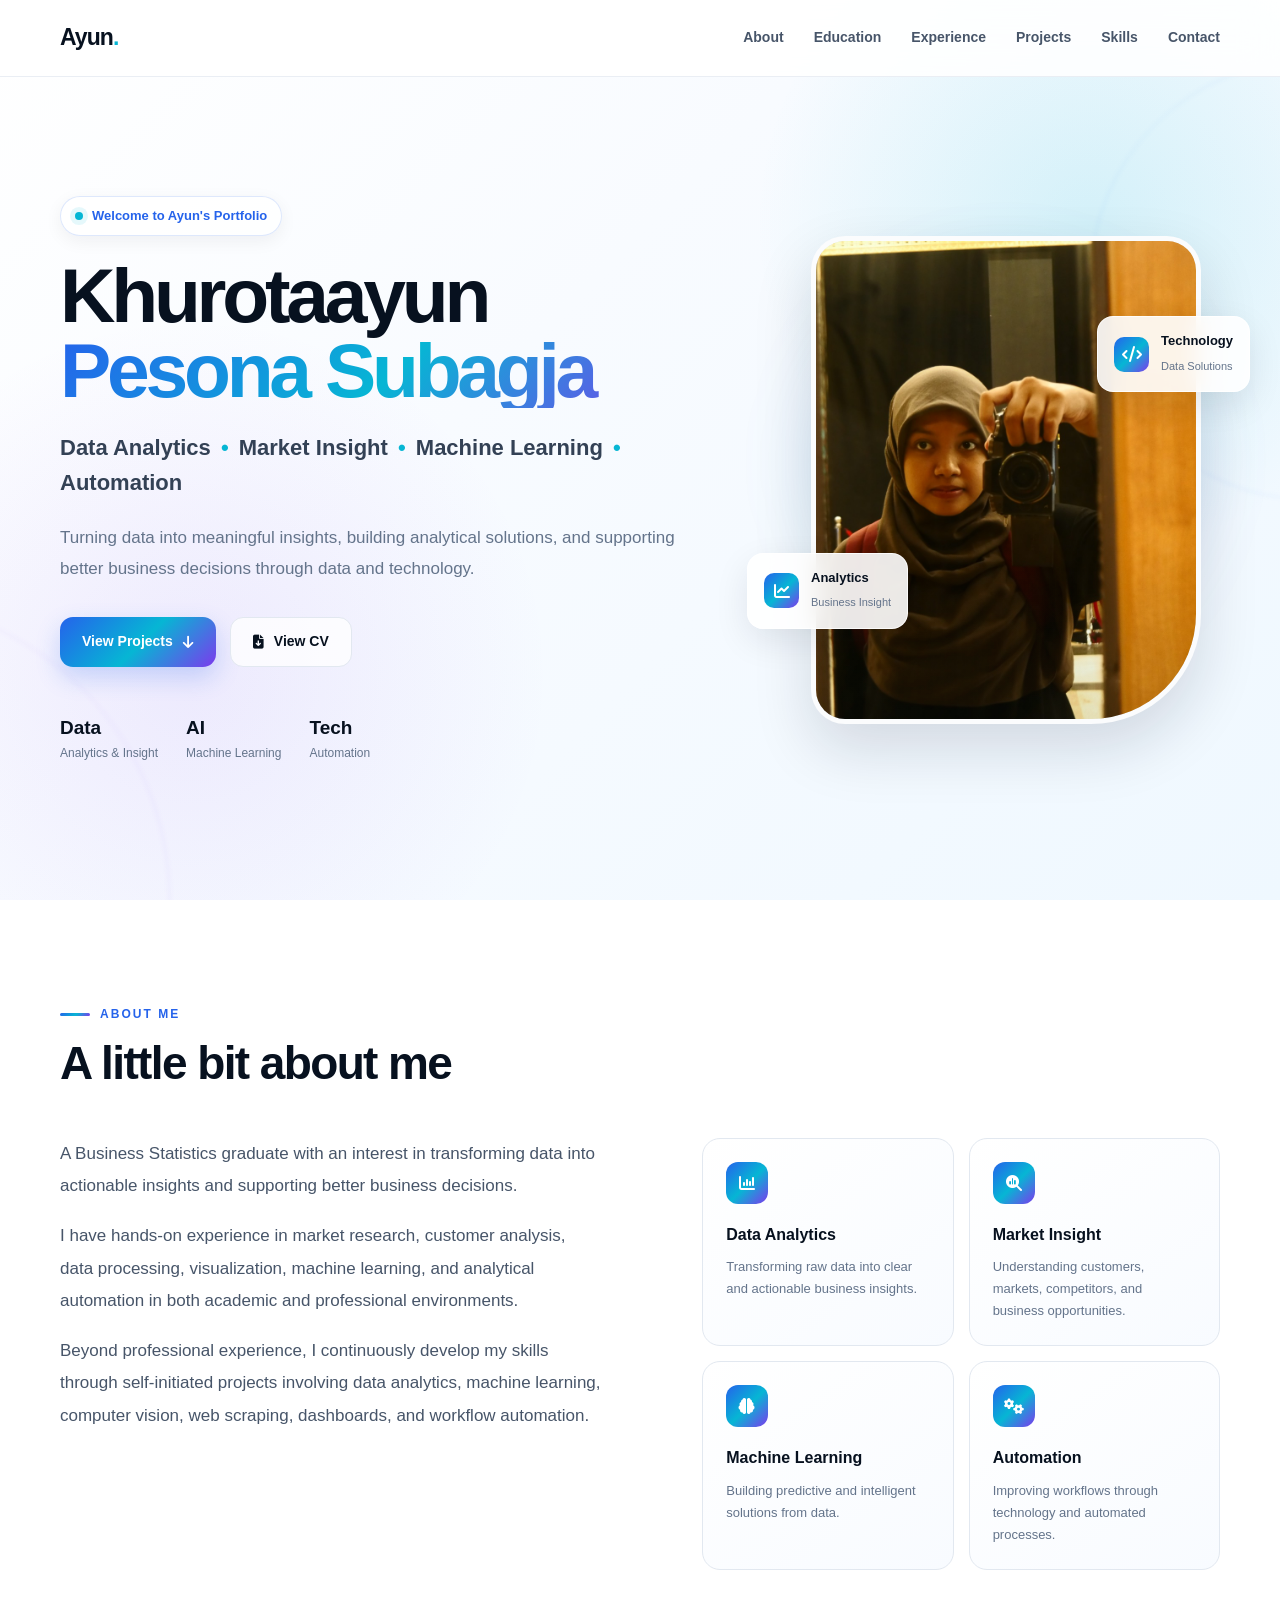
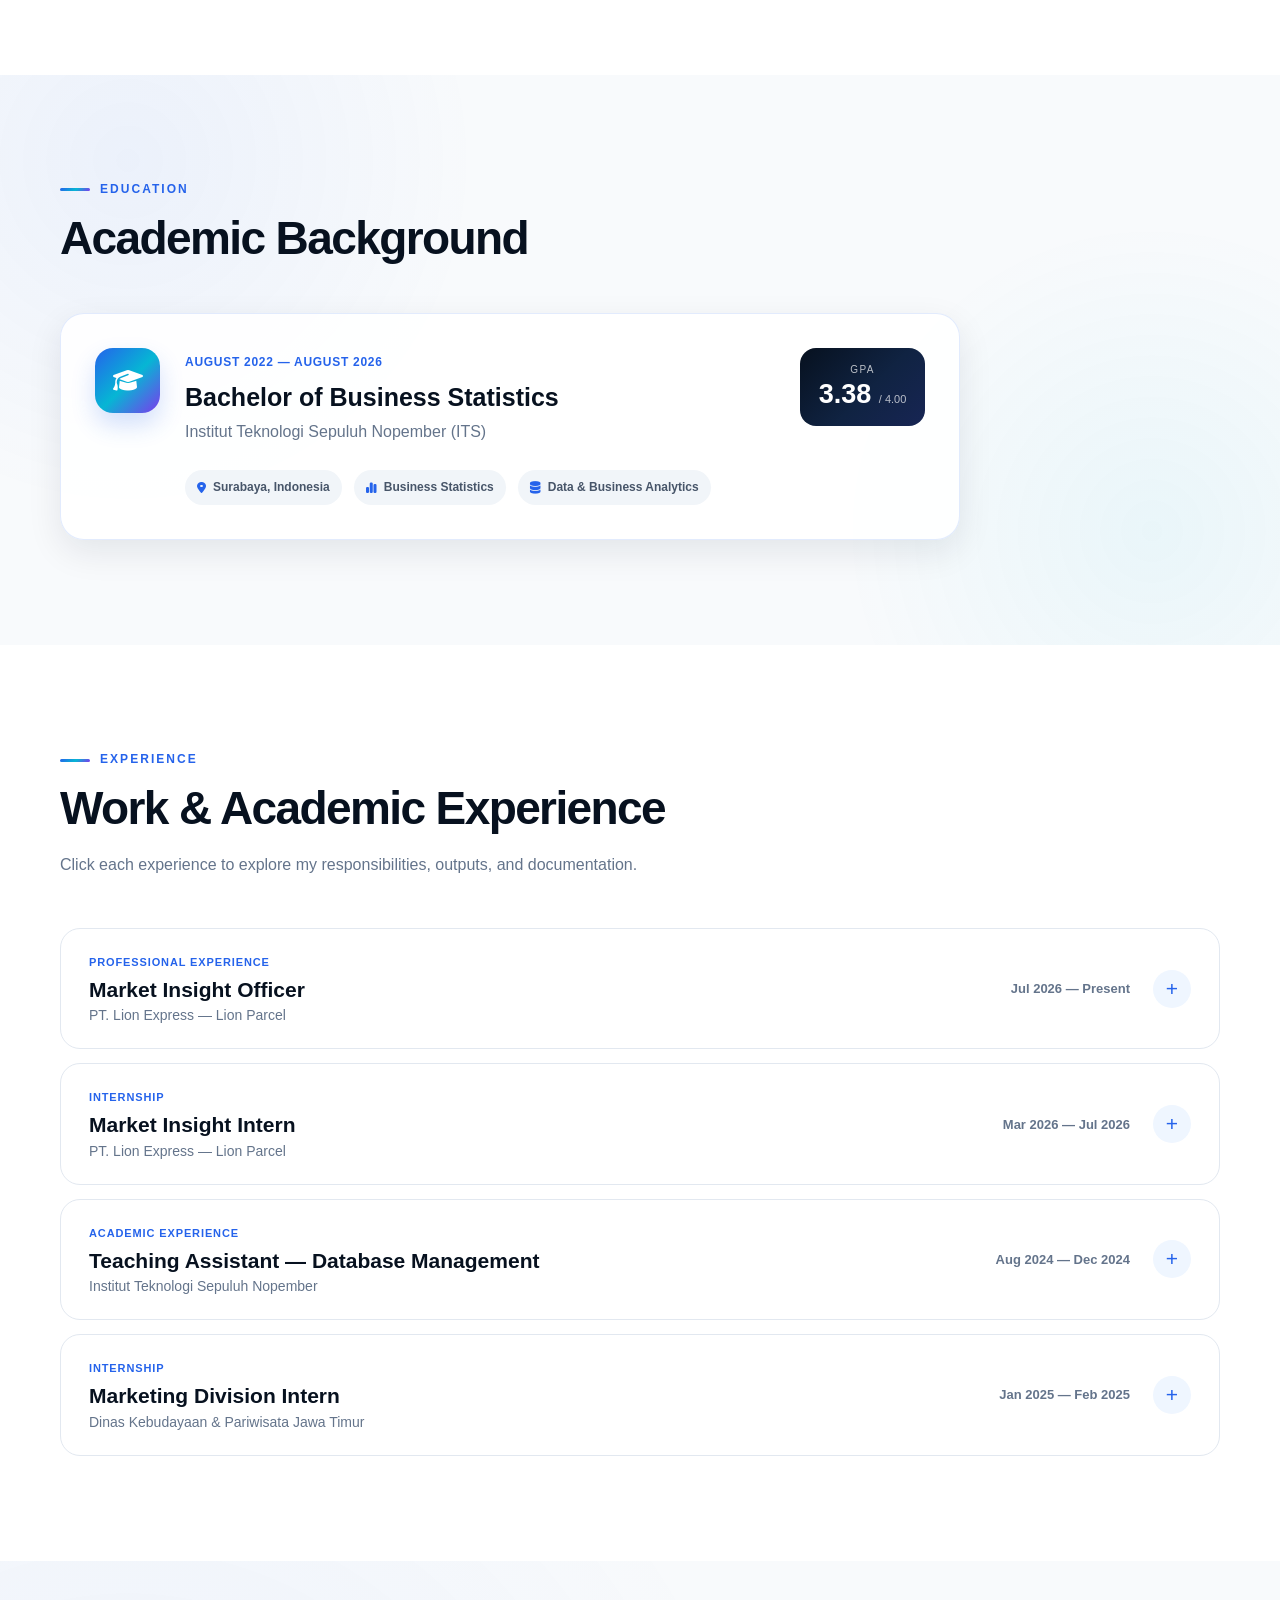
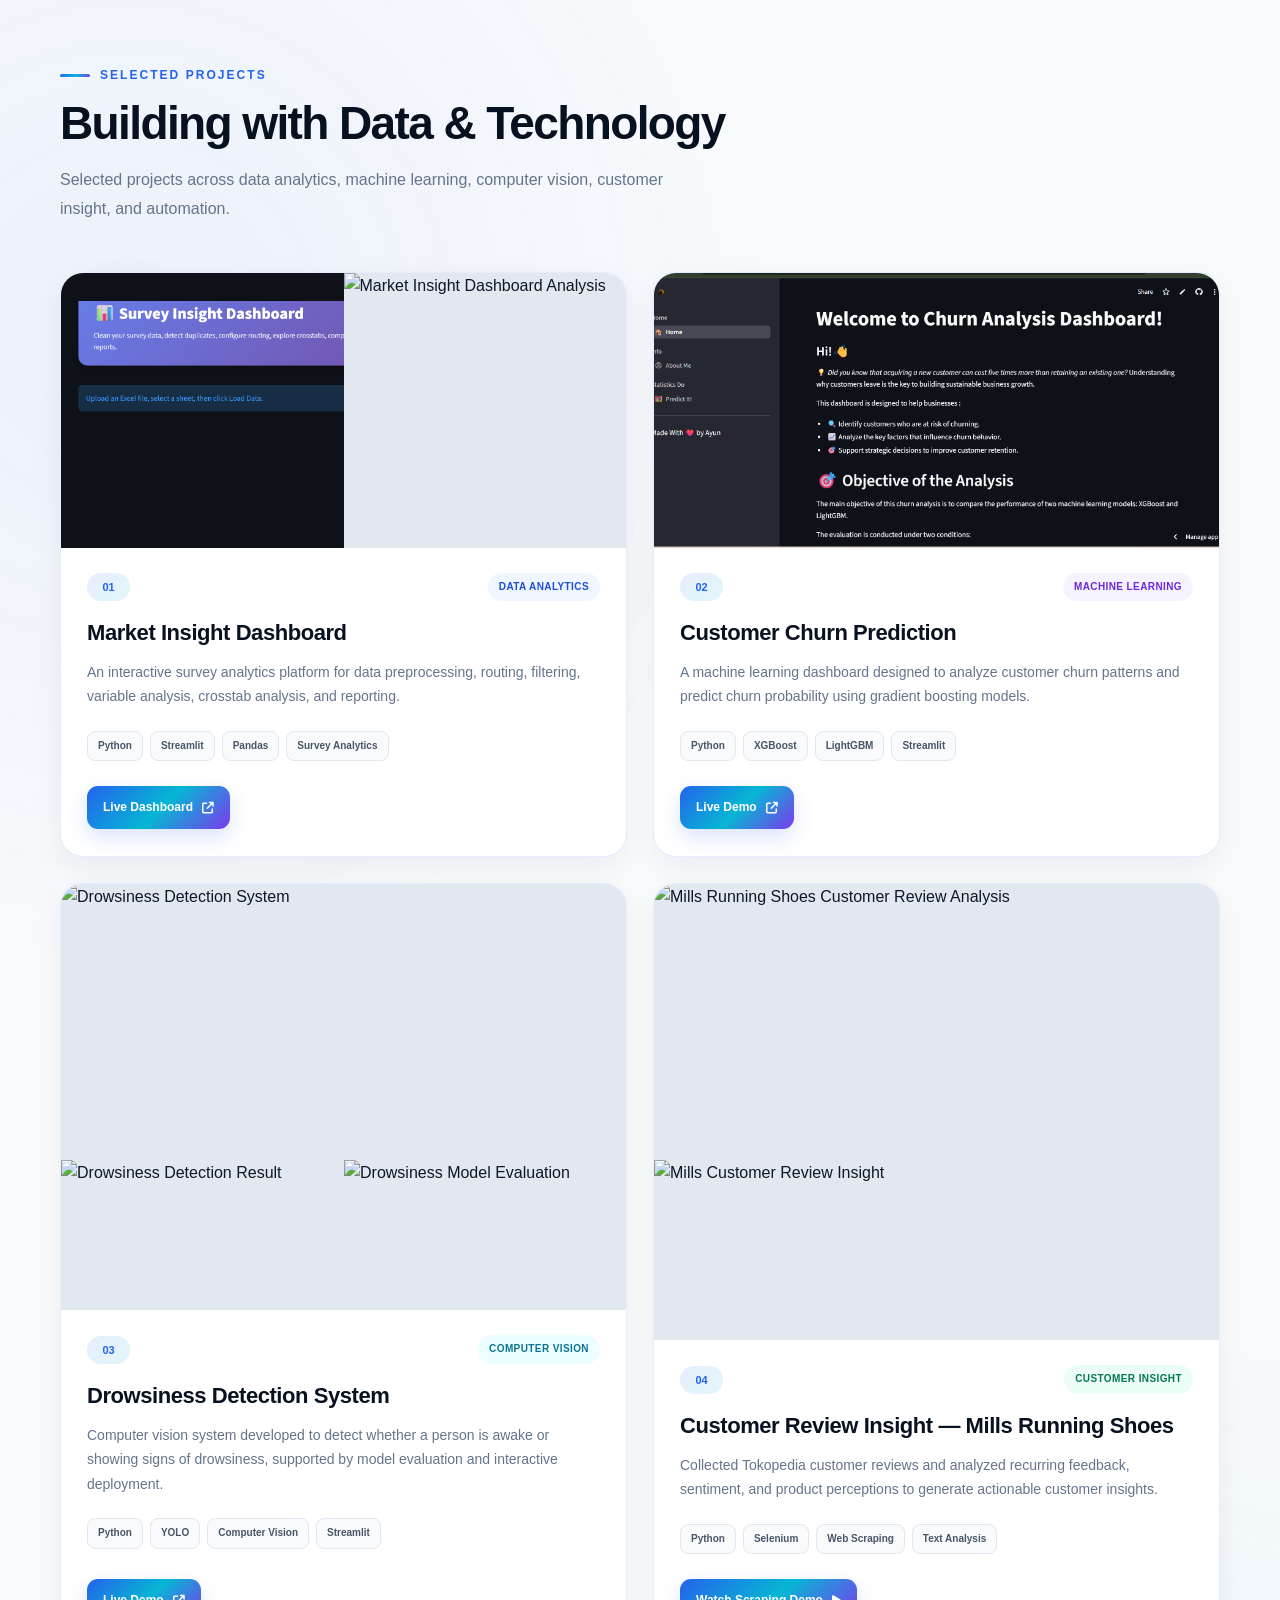
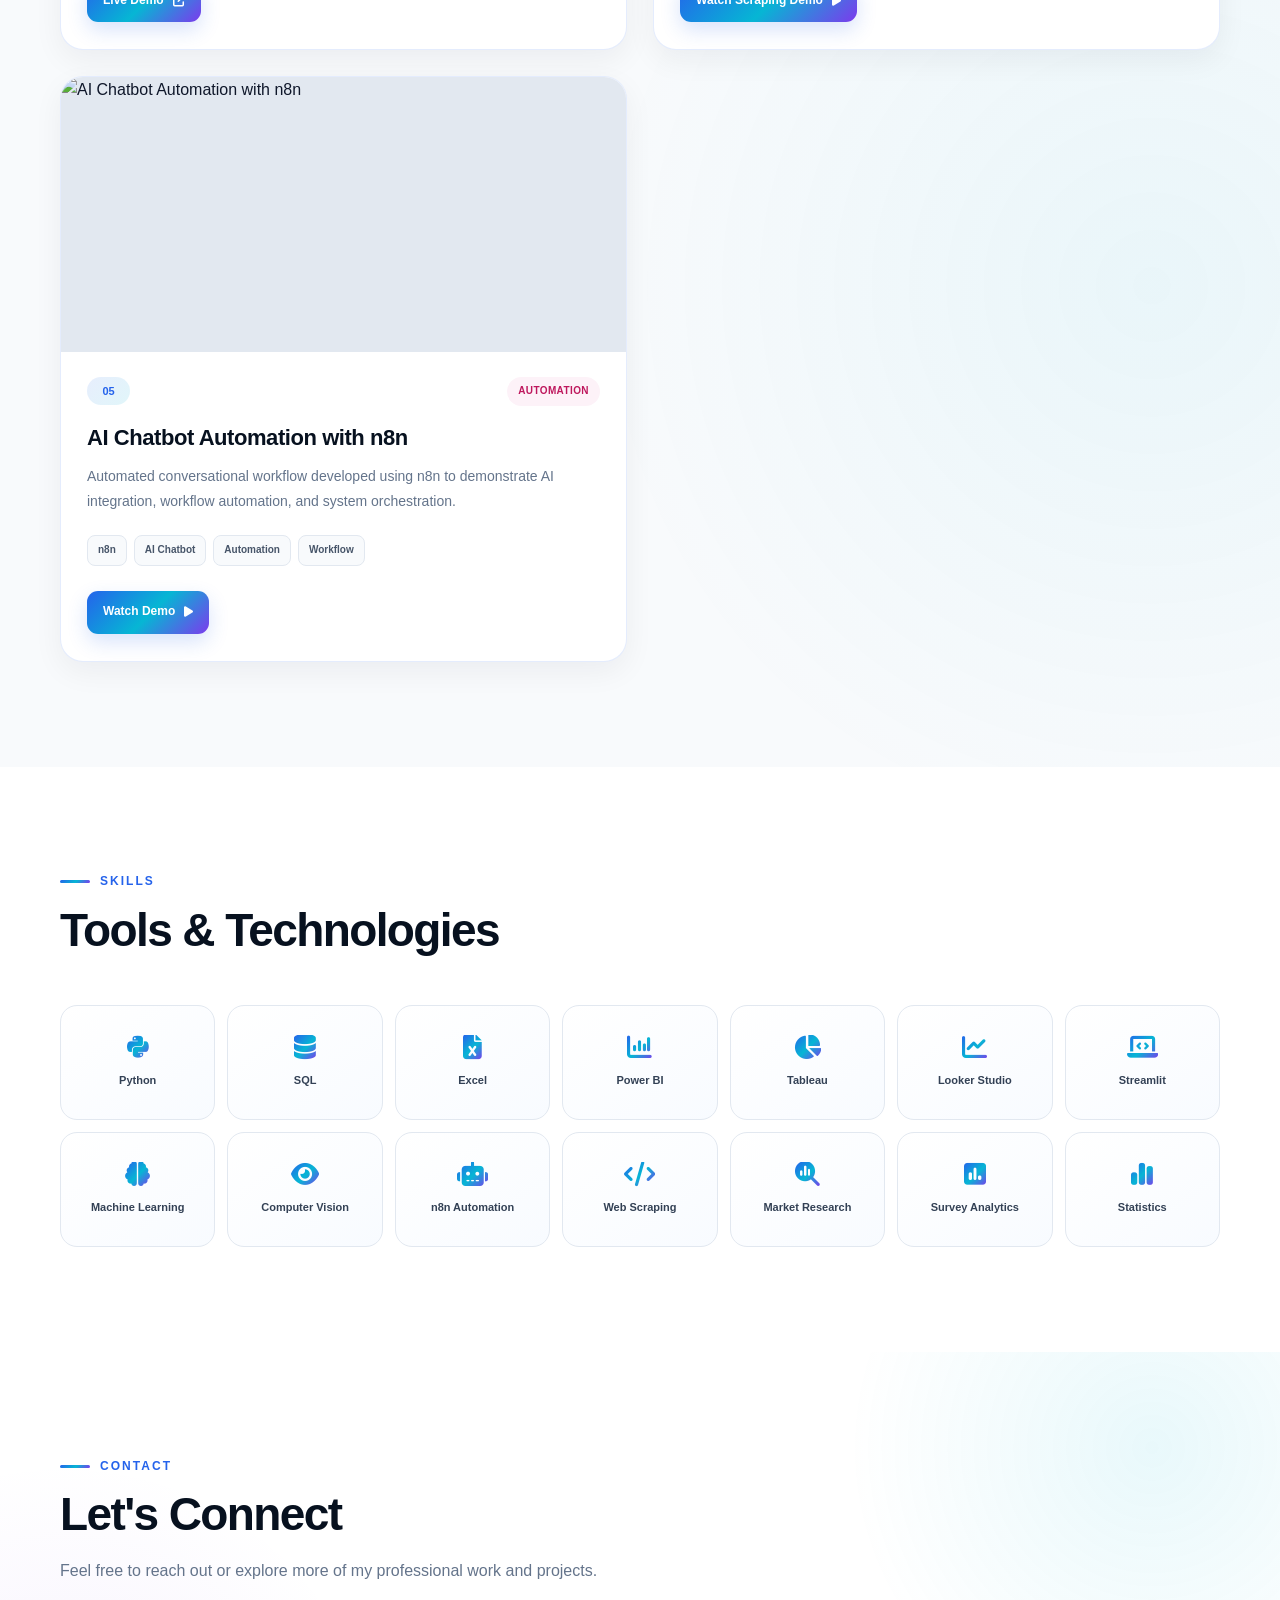
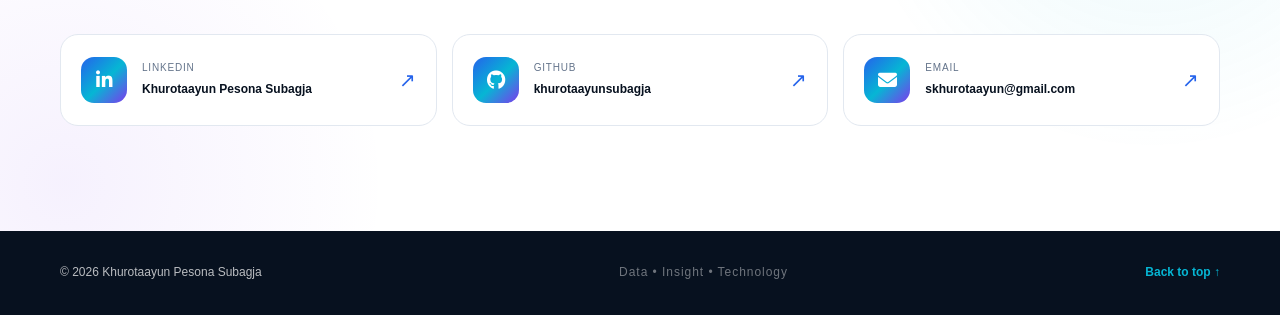
==== commit 9af81587: "Update index.html" ====
--- a/index.html
+++ b/index.html
@@ -725,13 +725,13 @@
 
                                     <img
                                         class="zoomable"
-                                        src="assets/experience/lion-parcel/officer-1.jpg"
+                                        src="assets/experience/lion-parcel/officer-1.jpeg"
                                         alt="Market Insight Officer at Lion Parcel"
                                     >
 
                                     <img
                                         class="zoomable"
-                                        src="assets/experience/lion-parcel/officer-2.jpg"
+                                        src="assets/experience/lion-parcel/officer-2.jpeg"
                                         alt="Market Insight Officer activity at Lion Parcel"
                                     >
 
--- a/style.css
+++ b/style.css
@@ -1,41 +1,74 @@
-/* =====================================================
+/* ============================================================
    ROOT
-===================================================== */
+============================================================ */
+
 :root {
-    --navy: #0f172a;
-    --navy-soft: #1e293b;
+
+    --navy: #07111f;
+    --navy-soft: #101c31;
+    --navy-card: #14233d;
 
     --blue: #2563eb;
     --blue-dark: #1d4ed8;
     --blue-soft: #eff6ff;
 
+    --cyan: #06b6d4;
+    --cyan-dark: #0891b2;
+    --cyan-soft: #ecfeff;
+
+    --violet: #7c3aed;
+    --violet-soft: #f5f3ff;
+
     --text-primary: #0f172a;
     --text-secondary: #64748b;
-    --text-muted: #94a3b8;
+    --text-light: #94a3b8;
+
+    --white: #ffffff;
 
     --background: #ffffff;
     --background-soft: #f8fafc;
+    --background-tech: #f4f8ff;
 
     --border: #e2e8f0;
-    --border-dark: #cbd5e1;
-
-    --shadow-soft:
-        0 10px 30px rgba(15, 23, 42, 0.06);
-
-    --shadow-hover:
-        0 18px 45px rgba(15, 23, 42, 0.11);
-
-    --radius-small: 8px;
-    --radius-medium: 14px;
-    --radius-large: 20px;
-
-    --container-width: 1180px;
-}
-
-
-/* =====================================================
+
+    --gradient-tech:
+        linear-gradient(
+            135deg,
+            #2563eb 0%,
+            #06b6d4 52%,
+            #7c3aed 100%
+        );
+
+    --gradient-dark:
+        linear-gradient(
+            135deg,
+            #07111f 0%,
+            #102342 55%,
+            #172554 100%
+        );
+
+    --shadow-sm:
+        0 5px 18px
+        rgba(15, 23, 42, 0.06);
+
+    --shadow-md:
+        0 12px 35px
+        rgba(15, 23, 42, 0.09);
+
+    --shadow-lg:
+        0 25px 60px
+        rgba(15, 23, 42, 0.14);
+
+    --radius-sm: 12px;
+    --radius-md: 18px;
+    --radius-lg: 26px;
+}
+
+
+/* ============================================================
    RESET
-===================================================== */
+============================================================ */
+
 * {
     margin: 0;
     padding: 0;
@@ -50,24 +83,30 @@
 
 
 body {
-    font-family: "Inter", sans-serif;
+
+    font-family:
+        Inter,
+        -apple-system,
+        BlinkMacSystemFont,
+        "Segoe UI",
+        sans-serif;
 
     background: var(--background);
+
     color: var(--text-primary);
 
-    line-height: 1.7;
-
-    -webkit-font-smoothing: antialiased;
-}
-
-
-body.menu-open {
+    line-height: 1.65;
+
+    overflow-x: hidden;
+}
+
+
+body.lightbox-open {
     overflow: hidden;
 }
 
 
-img,
-video {
+img {
     max-width: 100%;
     display: block;
 }
@@ -84,59 +123,212 @@
 }
 
 
+/* ============================================================
+   GENERAL
+============================================================ */
+
 .container {
+
     width: min(
-        calc(100% - 48px),
-        var(--container-width)
+        1160px,
+        calc(100% - 48px)
     );
 
     margin-inline: auto;
 }
 
 
-/* =====================================================
-   NAVBAR
-===================================================== */
-.navbar {
-    position: sticky;
-    top: 0;
-    z-index: 1000;
-
-    background: rgba(255, 255, 255, 0.94);
-
-    border-bottom: 1px solid rgba(226, 232, 240, 0.8);
-
-    backdrop-filter: blur(16px);
-    -webkit-backdrop-filter: blur(16px);
-}
-
-
-.nav-container {
-    min-height: 74px;
+.section {
+
+    padding:
+        105px
+        0;
+}
+
+
+.section-tech {
+
+    position: relative;
+
+    background:
+        radial-gradient(
+            circle at 10% 15%,
+            rgba(37, 99, 235, 0.06),
+            transparent 28%
+        ),
+        radial-gradient(
+            circle at 90% 80%,
+            rgba(6, 182, 212, 0.06),
+            transparent 25%
+        ),
+        var(--background-soft);
+}
+
+
+.section-heading {
+
+    max-width: 720px;
+
+    margin-bottom: 48px;
+}
+
+
+.section-label {
 
     display: flex;
     align-items: center;
+    gap: 10px;
+
+    margin-bottom: 12px;
+
+    color: var(--blue);
+
+    font-size: 12px;
+    font-weight: 800;
+
+    letter-spacing: 0.17em;
+
+    text-transform: uppercase;
+}
+
+
+.section-label::before {
+
+    content: "";
+
+    width: 30px;
+    height: 3px;
+
+    border-radius: 999px;
+
+    background: var(--gradient-tech);
+}
+
+
+.section-title {
+
+    color: var(--navy);
+
+    font-size:
+        clamp(
+            32px,
+            4vw,
+            46px
+        );
+
+    line-height: 1.15;
+
+    letter-spacing: -0.035em;
+}
+
+
+.section-description {
+
+    margin-top: 16px;
+
+    max-width: 650px;
+
+    color: var(--text-secondary);
+
+    font-size: 16px;
+
+    line-height: 1.8;
+}
+
+
+/* ============================================================
+   NAVBAR
+============================================================ */
+
+.navbar {
+
+    position: fixed;
+
+    top: 0;
+    left: 0;
+    right: 0;
+
+    z-index: 1000;
+
+    background:
+        rgba(
+            255,
+            255,
+            255,
+            0.88
+        );
+
+    backdrop-filter:
+        blur(18px);
+
+    border-bottom:
+        1px solid
+        rgba(
+            226,
+            232,
+            240,
+            0.72
+        );
+
+    transition:
+        box-shadow 0.3s ease,
+        background 0.3s ease;
+}
+
+
+.navbar.scrolled {
+
+    background:
+        rgba(
+            255,
+            255,
+            255,
+            0.96
+        );
+
+    box-shadow:
+        0 8px 30px
+        rgba(
+            15,
+            23,
+            42,
+            0.07
+        );
+}
+
+
+.nav-container {
+
+    height: 76px;
+
+    display: flex;
+
+    align-items: center;
     justify-content: space-between;
 }
 
 
 .logo {
+
     color: var(--navy);
 
-    font-size: 1.15rem;
-    font-weight: 800;
-
-    letter-spacing: -0.03em;
+    font-size: 23px;
+    font-weight: 850;
+
+    letter-spacing: -0.04em;
 }
 
 
 .logo span {
-    color: var(--blue);
+
+    color: var(--cyan);
 }
 
 
 .nav-links {
+
     display: flex;
+
     align-items: center;
 
     gap: 30px;
@@ -144,428 +336,356 @@
 
 
 .nav-links a {
+
     position: relative;
 
-    color: var(--text-secondary);
-
-    font-size: 0.9rem;
-    font-weight: 500;
-
-    transition: color 0.2s ease;
+    color: #475569;
+
+    font-size: 14px;
+    font-weight: 650;
+
+    transition:
+        color 0.2s ease;
 }
 
 
 .nav-links a::after {
+
     content: "";
 
     position: absolute;
+
     left: 0;
     bottom: -8px;
 
     width: 0;
     height: 2px;
 
-    background: var(--blue);
-
-    transition: width 0.25s ease;
+    border-radius: 10px;
+
+    background: var(--gradient-tech);
+
+    transition:
+        width 0.25s ease;
 }
 
 
 .nav-links a:hover {
+
+    color: var(--blue);
+}
+
+
+.nav-links a:hover::after {
+
+    width: 100%;
+}
+
+
+.menu-toggle {
+
+    display: none;
+
+    border: 0;
+
+    width: 42px;
+    height: 42px;
+
+    border-radius: 12px;
+
     color: var(--navy);
-}
-
-
-.nav-links a:hover::after {
-    width: 100%;
-}
-
-
-.menu-toggle {
+
+    background: var(--background-soft);
+
+    cursor: pointer;
+
+    font-size: 18px;
+}
+
+
+.mobile-menu {
+
     display: none;
-
-    border: 0;
-    background: transparent;
-
-    color: var(--navy);
-
-    font-size: 1.25rem;
-
-    cursor: pointer;
-}
-
-
-.mobile-menu {
-    display: none;
-}
-
-
-/* =====================================================
+}
+
+
+/* ============================================================
    HERO
-===================================================== */
+============================================================ */
+
 .hero {
-    min-height: calc(100vh - 74px);
+
+    position: relative;
+
+    min-height: 100vh;
+
+    padding:
+        150px
+        0
+        90px;
 
     display: flex;
+
     align-items: center;
 
-    padding: 100px 0;
+    overflow: hidden;
 
     background:
         radial-gradient(
-            circle at 85% 20%,
-            rgba(37, 99, 235, 0.07),
-            transparent 30%
+            circle at 85% 25%,
+            rgba(6, 182, 212, 0.14),
+            transparent 26%
         ),
-        #ffffff;
+        radial-gradient(
+            circle at 15% 75%,
+            rgba(124, 58, 237, 0.09),
+            transparent 28%
+        ),
+        linear-gradient(
+            135deg,
+            #ffffff 0%,
+            #f8fbff 40%,
+            #eff8ff 100%
+        );
+}
+
+
+.hero-decoration {
+
+    position: absolute;
+
+    border-radius: 50%;
+
+    filter: blur(2px);
+
+    pointer-events: none;
+}
+
+
+.hero-decoration-one {
+
+    width: 440px;
+    height: 440px;
+
+    right: -250px;
+    top: 60px;
+
+    border:
+        1px solid
+        rgba(
+            37,
+            99,
+            235,
+            0.10
+        );
+}
+
+
+.hero-decoration-two {
+
+    width: 600px;
+    height: 600px;
+
+    left: -430px;
+    bottom: -300px;
+
+    border:
+        1px solid
+        rgba(
+            124,
+            58,
+            237,
+            0.12
+        );
 }
 
 
 .hero-layout {
+
+    position: relative;
+
+    z-index: 2;
+
     display: grid;
 
     grid-template-columns:
-        minmax(0, 1.35fr)
-        minmax(300px, 0.65fr);
+        minmax(0, 1.2fr)
+        minmax(320px, 0.8fr);
+
+    gap: 90px;
 
     align-items: center;
-
-    gap: 80px;
-}
-
-
-.hero-content {
-    max-width: 780px;
-}
-
-
-.hero-small {
-    margin-bottom: 12px;
+}
+
+
+.hero-badge {
+
+    display: inline-flex;
+
+    align-items: center;
+    gap: 9px;
+
+    padding:
+        8px
+        14px;
+
+    margin-bottom: 22px;
+
+    border:
+        1px solid
+        rgba(
+            37,
+            99,
+            235,
+            0.15
+        );
+
+    border-radius: 999px;
+
+    background:
+        rgba(
+            255,
+            255,
+            255,
+            0.8
+        );
 
     color: var(--blue);
 
-    font-size: 0.9rem;
+    font-size: 13px;
+    font-weight: 750;
+
+    box-shadow: var(--shadow-sm);
+}
+
+
+.hero-badge-dot {
+
+    width: 8px;
+    height: 8px;
+
+    border-radius: 50%;
+
+    background: var(--cyan);
+
+    box-shadow:
+        0 0 0 5px
+        rgba(
+            6,
+            182,
+            212,
+            0.10
+        );
+}
+
+
+.hero-content h1 {
+
+    max-width: 760px;
+
+    margin-bottom: 22px;
+
+    color: var(--navy);
+
+    font-size:
+        clamp(
+            48px,
+            6vw,
+            78px
+        );
+
+    line-height: 0.98;
+
+    letter-spacing: -0.055em;
+}
+
+
+.hero-content h1 span {
+
+    display: block;
+
+    background: var(--gradient-tech);
+
+    -webkit-background-clip: text;
+
+    -webkit-text-fill-color: transparent;
+
+    background-clip: text;
+}
+
+
+.hero-content h2 {
+
+    max-width: 720px;
+
+    color: #334155;
+
+    font-size:
+        clamp(
+            17px,
+            2vw,
+            22px
+        );
+
     font-weight: 700;
 
-    letter-spacing: 0.08em;
-    text-transform: uppercase;
-}
-
-
-.hero h1 {
-    max-width: 760px;
-
-    color: var(--navy);
-
-    font-size: clamp(
-        2.7rem,
-        5vw,
-        4.7rem
-    );
-
-    line-height: 1.08;
-
-    letter-spacing: -0.055em;
-
-    font-weight: 800;
-}
-
-
-.hero h2 {
-    margin-top: 24px;
-
-    color: var(--navy-soft);
-
-    font-size: clamp(
-        1.05rem,
-        2vw,
-        1.35rem
-    );
-
-    line-height: 1.5;
-
-    font-weight: 600;
+    line-height: 1.6;
+}
+
+
+.hero-content h2 span {
+
+    color: var(--cyan);
+
+    margin: 0 4px;
 }
 
 
 .hero-description {
+
     max-width: 650px;
 
-    margin-top: 22px;
+    margin-top: 21px;
 
     color: var(--text-secondary);
 
-    font-size: 1.05rem;
+    font-size: 17px;
+
+    line-height: 1.85;
 }
 
 
 .hero-buttons {
+
     display: flex;
+
     flex-wrap: wrap;
 
-    gap: 12px;
-
-    margin-top: 34px;
+    gap: 14px;
+
+    margin-top: 32px;
 }
 
 
 .btn {
-    min-height: 48px;
+
+    min-height: 50px;
+
+    padding:
+        0
+        22px;
 
     display: inline-flex;
+
     align-items: center;
     justify-content: center;
 
-    gap: 9px;
-
-    padding: 0 20px;
-
-    border-radius: 9px;
-
-    font-size: 0.9rem;
-    font-weight: 600;
-
-    transition:
-        transform 0.2s ease,
-        background 0.2s ease,
-        border-color 0.2s ease,
-        box-shadow 0.2s ease;
-}
-
-
-.btn:hover {
-    transform: translateY(-2px);
-}
-
-
-.btn-primary {
-    background: var(--navy);
-    color: #ffffff;
-
-    border: 1px solid var(--navy);
-
-    box-shadow:
-        0 8px 20px rgba(15, 23, 42, 0.15);
-}
-
-
-.btn-primary:hover {
-    background: var(--navy-soft);
-}
-
-
-.btn-secondary {
-    background: #ffffff;
-
-    color: var(--navy);
-
-    border: 1px solid var(--border-dark);
-}
-
-
-.btn-secondary:hover {
-    border-color: var(--navy);
-}
-
-
-.hero-focus {
-    margin-top: 30px;
-
-    display: flex;
-    flex-wrap: wrap;
-
-    gap: 20px;
-}
-
-
-.hero-focus span {
-    display: inline-flex;
-    align-items: center;
-
-    gap: 8px;
-
-    color: var(--text-secondary);
-
-    font-size: 0.82rem;
-    font-weight: 500;
-}
-
-
-.hero-focus i {
-    color: var(--blue);
-}
-
-
-.hero-photo-wrapper {
-    display: flex;
-    justify-content: center;
-}
-
-
-.hero-photo {
-    position: relative;
-
-    width: min(100%, 360px);
-    aspect-ratio: 1;
-
-    padding: 10px;
-
-    background: #ffffff;
-
-    border: 1px solid var(--border);
-    border-radius: 24px;
-
-    box-shadow:
-        0 30px 70px rgba(15, 23, 42, 0.12);
-}
-
-
-.hero-photo::before {
-    content: "";
-
-    position: absolute;
-
-    width: 100%;
-    height: 100%;
-
-    top: 18px;
-    left: 18px;
-
-    border: 1px solid rgba(37, 99, 235, 0.28);
-    border-radius: 24px;
-
-    z-index: -1;
-}
-
-
-.hero-photo img {
-    width: 100%;
-    height: 100%;
-
-    object-fit: cover;
-
-    border-radius: 16px;
-}
-
-
-/* =====================================================
-   GENERAL SECTION
-===================================================== */
-.section {
-    padding: 105px 0;
-}
-
-
-.section-light {
-    background: var(--background-soft);
-}
-
-
-.section-label {
-    margin-bottom: 10px;
-
-    color: var(--blue);
-
-    font-size: 0.75rem;
-    font-weight: 800;
-
-    letter-spacing: 0.15em;
-    text-transform: uppercase;
-}
-
-
-.section-title {
-    color: var(--navy);
-
-    font-size: clamp(
-        2rem,
-        4vw,
-        3rem
-    );
-
-    line-height: 1.2;
-
-    letter-spacing: -0.04em;
-
+    gap: 10px;
+
+    border-radius: 13px;
+
+    font-size: 14px;
     font-weight: 750;
-}
-
-
-.section-description {
-    max-width: 680px;
-
-    margin-top: 16px;
-
-    color: var(--text-secondary);
-
-    font-size: 0.98rem;
-}
-
-
-/* =====================================================
-   ABOUT
-===================================================== */
-.about-layout {
-    margin-top: 45px;
-
-    display: grid;
-
-    grid-template-columns:
-        0.9fr
-        1.1fr;
-
-    gap: 70px;
-
-    align-items: start;
-}
-
-
-.about-copy {
-    max-width: 550px;
-}
-
-
-.about-highlight {
-    color: var(--navy);
-
-    font-size: 1.15rem;
-    font-weight: 600;
-
-    line-height: 1.75;
-}
-
-
-.about-text {
-    margin-top: 22px;
-
-    color: var(--text-secondary);
-
-    font-size: 0.97rem;
-}
-
-
-.about-capabilities {
-    display: grid;
-
-    grid-template-columns:
-        repeat(2, minmax(0, 1fr));
-
-    gap: 18px;
-}
-
-
-.capability-card {
-    min-height: 190px;
-
-    padding: 28px;
-
-    background: #ffffff;
-
-    border: 1px solid var(--border);
-    border-radius: var(--radius-medium);
-
-    box-shadow:
-        0 6px 20px rgba(15, 23, 42, 0.03);
 
     transition:
         transform 0.25s ease,
@@ -574,162 +694,638 @@
 }
 
 
-.capability-card:hover {
-    transform: translateY(-4px);
-
-    border-color: #cbd5e1;
-
-    box-shadow: var(--shadow-soft);
-}
-
-
-.capability-icon {
-    width: 46px;
-    height: 46px;
+.btn-primary {
+
+    color: white;
+
+    background: var(--gradient-tech);
+
+    box-shadow:
+        0 10px 25px
+        rgba(
+            37,
+            99,
+            235,
+            0.22
+        );
+}
+
+
+.btn-primary:hover {
+
+    transform:
+        translateY(-3px);
+
+    box-shadow:
+        0 16px 35px
+        rgba(
+            37,
+            99,
+            235,
+            0.30
+        );
+}
+
+
+.btn-secondary {
+
+    color: var(--navy);
+
+    background:
+        rgba(
+            255,
+            255,
+            255,
+            0.78
+        );
+
+    border:
+        1px solid
+        var(--border);
+}
+
+
+.btn-secondary:hover {
+
+    transform:
+        translateY(-3px);
+
+    border-color:
+        rgba(
+            37,
+            99,
+            235,
+            0.3
+        );
+
+    box-shadow: var(--shadow-md);
+}
+
+
+.hero-focus {
 
     display: flex;
+
+    flex-wrap: wrap;
+
+    gap: 28px;
+
+    margin-top: 45px;
+}
+
+
+.hero-focus div {
+
+    display: flex;
+
+    flex-direction: column;
+
+    gap: 1px;
+}
+
+
+.hero-focus strong {
+
+    color: var(--navy);
+
+    font-size: 19px;
+}
+
+
+.hero-focus span {
+
+    color: var(--text-secondary);
+
+    font-size: 12px;
+}
+
+
+.hero-photo-wrapper {
+
+    position: relative;
+
+    display: flex;
+
+    justify-content: center;
+}
+
+
+.hero-photo-glow {
+
+    position: absolute;
+
+    width: 360px;
+    height: 360px;
+
+    top: 45px;
+
+    border-radius: 50%;
+
+    background:
+        linear-gradient(
+            135deg,
+            rgba(37, 99, 235, 0.18),
+            rgba(6, 182, 212, 0.18),
+            rgba(124, 58, 237, 0.16)
+        );
+
+    filter: blur(40px);
+}
+
+
+.hero-photo {
+
+    position: relative;
+
+    width: min(
+        390px,
+        100%
+    );
+
+    aspect-ratio: 4 / 5;
+
+    overflow: hidden;
+
+    border-radius:
+        34px
+        34px
+        110px
+        34px;
+
+    background: #e2e8f0;
+
+    border:
+        5px solid
+        rgba(
+            255,
+            255,
+            255,
+            0.88
+        );
+
+    box-shadow: var(--shadow-lg);
+}
+
+
+.hero-photo::after {
+
+    content: "";
+
+    position: absolute;
+
+    inset: 0;
+
+    background:
+        linear-gradient(
+            to top,
+            rgba(7, 17, 31, 0.10),
+            transparent 40%
+        );
+
+    pointer-events: none;
+}
+
+
+.hero-photo img {
+
+    width: 100%;
+    height: 100%;
+
+    object-fit: cover;
+    object-position: center;
+}
+
+
+.floating-card {
+
+    position: absolute;
+
+    z-index: 4;
+
+    display: flex;
+
     align-items: center;
-    justify-content: center;
-
-    margin-bottom: 20px;
-
-    background: var(--blue-soft);
+
+    gap: 12px;
+
+    padding:
+        13px
+        16px;
+
+    border:
+        1px solid
+        rgba(
+            255,
+            255,
+            255,
+            0.8
+        );
+
+    border-radius: 16px;
+
+    background:
+        rgba(
+            255,
+            255,
+            255,
+            0.90
+        );
+
+    backdrop-filter: blur(12px);
+
+    box-shadow: var(--shadow-md);
+}
+
+
+.floating-card i {
+
+    width: 35px;
+    height: 35px;
+
+    display: grid;
+
+    place-items: center;
+
+    border-radius: 10px;
+
+    color: white;
+
+    background: var(--gradient-tech);
+}
+
+
+.floating-card strong {
+
+    display: block;
+
+    color: var(--navy);
+
+    font-size: 13px;
+}
+
+
+.floating-card span {
+
+    color: var(--text-secondary);
+
+    font-size: 11px;
+}
+
+
+.floating-card-one {
+
+    left: -45px;
+    bottom: 95px;
+}
+
+
+.floating-card-two {
+
+    right: -30px;
+    top: 80px;
+}
+
+
+/* ============================================================
+   ABOUT
+============================================================ */
+
+.about-layout {
+
+    display: grid;
+
+    grid-template-columns:
+        minmax(0, 1.05fr)
+        minmax(0, 0.95fr);
+
+    gap: 70px;
+
+    align-items: start;
+}
+
+
+.about-main {
+
+    padding-right: 30px;
+}
+
+
+.about-text {
+
+    margin-bottom: 18px;
+
+    color: #475569;
+
+    font-size: 17px;
+
+    line-height: 1.9;
+}
+
+
+.about-highlight-grid {
+
+    display: grid;
+
+    grid-template-columns:
+        repeat(2, 1fr);
+
+    gap: 15px;
+}
+
+
+.about-highlight {
+
+    padding: 23px;
+
+    border:
+        1px solid
+        var(--border);
+
+    border-radius: 18px;
+
+    background:
+        linear-gradient(
+            145deg,
+            #ffffff,
+            #f8fbff
+        );
+
+    transition:
+        transform 0.25s ease,
+        box-shadow 0.25s ease,
+        border-color 0.25s ease;
+}
+
+
+.about-highlight:hover {
+
+    transform:
+        translateY(-5px);
+
+    border-color:
+        rgba(
+            37,
+            99,
+            235,
+            0.22
+        );
+
+    box-shadow: var(--shadow-md);
+}
+
+
+.about-highlight-icon {
+
+    width: 42px;
+    height: 42px;
+
+    margin-bottom: 18px;
+
+    display: grid;
+
+    place-items: center;
+
+    border-radius: 12px;
+
+    color: white;
+
+    background: var(--gradient-tech);
+}
+
+
+.about-highlight h3 {
+
+    margin-bottom: 8px;
+
+    color: var(--navy);
+
+    font-size: 16px;
+}
+
+
+.about-highlight p {
+
+    color: var(--text-secondary);
+
+    font-size: 13px;
+
+    line-height: 1.7;
+}
+
+
+/* ============================================================
+   EDUCATION
+============================================================ */
+
+.education-card {
+
+    max-width: 900px;
+
+    display: grid;
+
+    grid-template-columns:
+        auto
+        1fr;
+
+    gap: 25px;
+
+    padding: 34px;
+
+    border:
+        1px solid
+        rgba(
+            37,
+            99,
+            235,
+            0.13
+        );
+
+    border-radius: 24px;
+
+    background:
+        rgba(
+            255,
+            255,
+            255,
+            0.88
+        );
+
+    box-shadow: var(--shadow-md);
+}
+
+
+.education-icon {
+
+    width: 65px;
+    height: 65px;
+
+    display: grid;
+
+    place-items: center;
+
+    border-radius: 18px;
+
+    color: white;
+
+    font-size: 24px;
+
+    background: var(--gradient-tech);
+
+    box-shadow:
+        0 12px 25px
+        rgba(
+            37,
+            99,
+            235,
+            0.20
+        );
+}
+
+
+.education-top {
+
+    display: flex;
+
+    justify-content: space-between;
+
+    gap: 30px;
+
+    align-items: flex-start;
+}
+
+
+.education-period {
+
+    display: inline-block;
+
+    margin-bottom: 8px;
 
     color: var(--blue);
 
-    border-radius: 10px;
-
-    font-size: 1rem;
-}
-
-
-.capability-card h3 {
-    margin-bottom: 8px;
+    font-size: 12px;
+    font-weight: 800;
+
+    letter-spacing: 0.06em;
+
+    text-transform: uppercase;
+}
+
+
+.education-content h3 {
 
     color: var(--navy);
 
-    font-size: 1rem;
-}
-
-
-.capability-card p {
+    font-size: 25px;
+
+    line-height: 1.35;
+}
+
+
+.education-university {
+
+    margin-top: 5px;
+
     color: var(--text-secondary);
 
-    font-size: 0.88rem;
-
-    line-height: 1.7;
-}
-
-
-/* =====================================================
-   EDUCATION
-===================================================== */
-.education-card {
-    max-width: 820px;
-
-    margin-top: 42px;
+    font-size: 16px;
+}
+
+
+.gpa-card {
+
+    min-width: 125px;
+
+    padding:
+        14px
+        18px;
+
+    text-align: center;
+
+    border-radius: 16px;
+
+    color: white;
+
+    background: var(--gradient-dark);
+}
+
+
+.gpa-card span {
+
+    display: block;
+
+    font-size: 10px;
+
+    letter-spacing: 0.14em;
+
+    opacity: 0.72;
+}
+
+
+.gpa-card strong {
+
+    font-size: 27px;
+
+    line-height: 1.2;
+}
+
+
+.gpa-card small {
+
+    font-size: 11px;
+
+    opacity: 0.7;
+}
+
+
+.education-details {
 
     display: flex;
-    align-items: flex-start;
-
-    gap: 26px;
-
-    padding: 32px;
-
-    background: #ffffff;
-
-    border: 1px solid var(--border);
-    border-radius: var(--radius-medium);
-
-    box-shadow: var(--shadow-soft);
-}
-
-
-.education-icon {
-    width: 58px;
-    height: 58px;
+
+    flex-wrap: wrap;
+
+    gap: 12px;
+
+    margin-top: 24px;
+}
+
+
+.education-details span {
+
+    display: inline-flex;
+
+    align-items: center;
+
+    gap: 7px;
+
+    padding:
+        8px
+        12px;
+
+    border-radius: 999px;
+
+    color: #475569;
+
+    background: #f1f5f9;
+
+    font-size: 12px;
+    font-weight: 650;
+}
+
+
+.education-details i {
+
+    color: var(--blue);
+}
+
+
+/* ============================================================
+   EXPERIENCE
+============================================================ */
+
+.experience-list {
 
     display: flex;
-    align-items: center;
-    justify-content: center;
-
-    flex-shrink: 0;
-
-    background: var(--blue-soft);
-
-    color: var(--blue);
-
-    border-radius: 12px;
-
-    font-size: 1.25rem;
-}
-
-
-.education-degree {
-    display: block;
-
-    margin-bottom: 6px;
-
-    color: var(--blue);
-
-    font-size: 0.74rem;
-    font-weight: 700;
-
-    text-transform: uppercase;
-    letter-spacing: 0.09em;
-}
-
-
-.education-content h3 {
-    margin-bottom: 4px;
-
-    color: var(--navy);
-
-    font-size: 1.35rem;
-
-    letter-spacing: -0.02em;
-}
-
-
-.education-university {
-    color: var(--text-secondary);
-}
-
-
-.education-meta {
-    display: flex;
-    flex-wrap: wrap;
-
-    gap: 22px;
-
-    margin-top: 17px;
-
-    color: var(--text-secondary);
-
-    font-size: 0.87rem;
-}
-
-
-.education-meta span {
-    display: inline-flex;
-    align-items: center;
-
-    gap: 7px;
-}
-
-
-.education-meta i {
-    color: var(--blue);
-}
-
-
-/* =====================================================
-   EXPERIENCE
-===================================================== */
-.experience-list {
-    margin-top: 45px;
-
-    display: flex;
+
     flex-direction: column;
 
     gap: 14px;
@@ -737,12 +1333,16 @@
 
 
 .experience-item {
+
     overflow: hidden;
 
-    background: #ffffff;
-
-    border: 1px solid var(--border);
-    border-radius: var(--radius-medium);
+    border:
+        1px solid
+        var(--border);
+
+    border-radius: 20px;
+
+    background: white;
 
     transition:
         border-color 0.25s ease,
@@ -750,25 +1350,50 @@
 }
 
 
+.experience-item:hover {
+
+    border-color:
+        rgba(
+            37,
+            99,
+            235,
+            0.22
+        );
+}
+
+
 .experience-item.active {
-    border-color: #cbd5e1;
-
-    box-shadow: var(--shadow-soft);
+
+    border-color:
+        rgba(
+            37,
+            99,
+            235,
+            0.32
+        );
+
+    box-shadow: var(--shadow-md);
 }
 
 
 .experience-toggle {
+
     width: 100%;
 
+    padding:
+        25px
+        28px;
+
     display: flex;
+
+    justify-content: space-between;
+
+    gap: 30px;
+
     align-items: center;
-    justify-content: space-between;
-
-    gap: 30px;
-
-    padding: 28px 30px;
 
     border: 0;
+
     background: transparent;
 
     text-align: left;
@@ -778,111 +1403,134 @@
 
 
 .experience-main {
+
     min-width: 0;
 }
 
 
 .experience-type {
-    display: block;
-
-    margin-bottom: 5px;
+
+    display: inline-block;
+
+    margin-bottom: 7px;
 
     color: var(--blue);
 
-    font-size: 0.7rem;
-    font-weight: 700;
+    font-size: 11px;
+    font-weight: 800;
+
+    letter-spacing: 0.08em;
 
     text-transform: uppercase;
-    letter-spacing: 0.08em;
 }
 
 
 .experience-main h3 {
+
     color: var(--navy);
 
-    font-size: 1.1rem;
-
-    letter-spacing: -0.02em;
+    font-size: 21px;
+
+    line-height: 1.4;
 }
 
 
 .experience-main p {
+
     margin-top: 3px;
 
     color: var(--text-secondary);
 
-    font-size: 0.9rem;
+    font-size: 14px;
 }
 
 
 .experience-right {
+
+    display: flex;
+
+    align-items: center;
+
+    gap: 23px;
+
     flex-shrink: 0;
-
-    display: flex;
-    align-items: center;
-
-    gap: 22px;
 }
 
 
 .experience-year {
+
     color: var(--text-secondary);
 
-    font-size: 0.85rem;
+    font-size: 13px;
+    font-weight: 650;
 
     white-space: nowrap;
 }
 
 
 .experience-chevron {
-    width: 34px;
-    height: 34px;
-
-    display: flex;
-    align-items: center;
-    justify-content: center;
-
-    border: 1px solid var(--border);
+
+    width: 38px;
+    height: 38px;
+
+    display: grid;
+
+    place-items: center;
+
+    flex-shrink: 0;
 
     border-radius: 50%;
 
-    color: var(--navy);
-
-    font-size: 1.1rem;
+    color: var(--blue);
+
+    background: var(--blue-soft);
+
+    font-size: 21px;
 
     transition:
-        transform 0.25s ease,
-        background 0.25s ease;
+        transform 0.3s ease,
+        background 0.3s ease,
+        color 0.3s ease;
 }
 
 
 .experience-item.active
 .experience-chevron {
-    transform: rotate(45deg);
-
-    background: var(--navy);
-    color: #ffffff;
+
+    transform:
+        rotate(45deg);
+
+    color: white;
+
+    background: var(--gradient-tech);
 }
 
 
 .experience-detail {
-    max-height: 0;
+
+    display: grid;
+
+    grid-template-rows: 0fr;
+
+    transition:
+        grid-template-rows 0.4s ease;
+}
+
+
+.experience-item.active
+.experience-detail {
+
+    grid-template-rows: 1fr;
+}
+
+
+.experience-detail-inner {
 
     overflow: hidden;
-
-    transition:
-        max-height 0.45s ease;
-}
-
-
-.experience-detail-inner {
-    padding:
-        0 30px 32px;
 }
 
 
 .experience-detail-grid {
-    padding-top: 30px;
 
     display: grid;
 
@@ -890,52 +1538,62 @@
         minmax(0, 1.1fr)
         minmax(280px, 0.9fr);
 
-    gap: 45px;
-
-    border-top: 1px solid var(--border);
-}
-
-
-.experience-single {
-    padding-top: 30px;
-
-    border-top: 1px solid var(--border);
+    gap: 50px;
+
+    padding:
+        15px
+        28px
+        35px;
 }
 
 
 .experience-information h4 {
-    margin-bottom: 14px;
+
+    margin:
+        14px
+        0
+        13px;
 
     color: var(--navy);
 
-    font-size: 0.9rem;
+    font-size: 14px;
 
     text-transform: uppercase;
-    letter-spacing: 0.05em;
-}
-
-
-.experience-information h4:not(:first-child) {
-    margin-top: 28px;
+
+    letter-spacing: 0.08em;
 }
 
 
 .experience-information ul {
-    padding-left: 18px;
+
+    padding-left: 20px;
 
     color: var(--text-secondary);
-
-    font-size: 0.9rem;
 }
 
 
 .experience-information li {
-    margin-bottom: 9px;
+
+    margin-bottom: 10px;
+
+    padding-left: 3px;
+
+    font-size: 14px;
+
+    line-height: 1.75;
+}
+
+
+.experience-information li::marker {
+
+    color: var(--cyan);
 }
 
 
 .output-list {
+
     display: flex;
+
     flex-wrap: wrap;
 
     gap: 8px;
@@ -943,1003 +1601,1414 @@
 
 
 .output-list span {
-    padding: 7px 10px;
-
-    background: var(--background-soft);
-
-    border: 1px solid var(--border);
-    border-radius: 7px;
-
-    color: var(--navy-soft);
-
-    font-size: 0.75rem;
-    font-weight: 600;
+
+    padding:
+        7px
+        11px;
+
+    border:
+        1px solid
+        rgba(
+            37,
+            99,
+            235,
+            0.12
+        );
+
+    border-radius: 999px;
+
+    color: var(--blue-dark);
+
+    background: var(--blue-soft);
+
+    font-size: 11px;
+    font-weight: 700;
 }
 
 
 .experience-gallery {
+
+    align-self: start;
+
+    display: grid;
+
+    grid-template-columns:
+        repeat(2, 1fr);
+
+    gap: 10px;
+}
+
+
+.experience-gallery img {
+
+    width: 100%;
+    height: 165px;
+
+    object-fit: cover;
+
+    border-radius: 14px;
+
+    cursor: zoom-in;
+
+    background: #e2e8f0;
+
+    transition:
+        transform 0.25s ease,
+        box-shadow 0.25s ease;
+}
+
+
+.experience-gallery img:hover {
+
+    transform:
+        translateY(-3px);
+
+    box-shadow: var(--shadow-md);
+}
+
+
+.experience-gallery img:first-child:nth-last-child(3) {
+
+    grid-column: span 2;
+
+    height: 210px;
+}
+
+
+.experience-gallery.gallery-two
+img {
+
+    height: 220px;
+}
+
+
+/* ============================================================
+   PROJECTS
+============================================================ */
+
+.project-grid {
+
     display: grid;
 
     grid-template-columns:
         repeat(2, minmax(0, 1fr));
 
-    gap: 10px;
-}
-
-
-.experience-gallery img {
+    gap: 26px;
+}
+
+
+.project-card {
+
+    overflow: hidden;
+
+    display: flex;
+
+    flex-direction: column;
+
+    border:
+        1px solid
+        rgba(
+            37,
+            99,
+            235,
+            0.12
+        );
+
+    border-radius: 23px;
+
+    background: white;
+
+    box-shadow:
+        0 10px 30px
+        rgba(
+            15,
+            23,
+            42,
+            0.055
+        );
+
+    transition:
+        transform 0.3s ease,
+        box-shadow 0.3s ease,
+        border-color 0.3s ease;
+}
+
+
+.project-card:hover {
+
+    transform:
+        translateY(-7px);
+
+    border-color:
+        rgba(
+            6,
+            182,
+            212,
+            0.38
+        );
+
+    box-shadow:
+        0 24px 55px
+        rgba(
+            37,
+            99,
+            235,
+            0.13
+        );
+}
+
+
+.project-cover {
+
+    height: 275px;
+
+    overflow: hidden;
+
+    background: #e2e8f0;
+}
+
+
+.project-cover img {
+
+    width: 100%;
+    height: 100%;
+
+    object-fit: cover;
+
+    cursor: zoom-in;
+
+    transition:
+        transform 0.45s ease;
+}
+
+
+.project-card:hover
+.project-cover img {
+
+    transform:
+        scale(1.025);
+}
+
+
+.project-gallery {
+
+    display: grid;
+
+    overflow: hidden;
+
+    background: #e2e8f0;
+}
+
+
+.project-gallery-two {
+
+    grid-template-columns:
+        repeat(2, 1fr);
+}
+
+
+.project-gallery img {
+
+    width: 100%;
+    height: 275px;
+
+    object-fit: cover;
+
+    cursor: zoom-in;
+
+    transition:
+        transform 0.4s ease;
+}
+
+
+.project-gallery img:hover {
+
+    transform:
+        scale(1.03);
+}
+
+
+.project-mini-gallery {
+
+    display: grid;
+
+    grid-template-columns:
+        repeat(2, 1fr);
+
+    gap: 1px;
+
+    border-top:
+        1px solid
+        var(--border);
+
+    background: var(--border);
+}
+
+
+.project-mini-gallery img {
+
     width: 100%;
     height: 150px;
 
     object-fit: cover;
 
-    border-radius: 10px;
-
     cursor: zoom-in;
 }
 
 
-.experience-gallery img:first-child {
-    grid-column: 1 / -1;
-
-    height: 220px;
-}
-
-
-/* =====================================================
-   PROJECT FILTER
-===================================================== */
-.project-filter {
-    margin-top: 34px;
+.project-mini-gallery.single-secondary {
+
+    grid-template-columns: 1fr;
+}
+
+
+.project-mini-gallery.single-secondary
+img {
+
+    height: 180px;
+}
+
+
+.project-content {
+
+    flex: 1;
+
+    padding:
+        25px
+        26px
+        27px;
 
     display: flex;
+
+    flex-direction: column;
+}
+
+
+.project-top {
+
+    display: flex;
+
+    justify-content: space-between;
+
+    align-items: center;
+
+    gap: 12px;
+
+    margin-bottom: 17px;
+}
+
+
+.project-number {
+
+    min-width: 43px;
+    height: 28px;
+
+    padding:
+        0
+        11px;
+
+    display: inline-flex;
+
+    align-items: center;
+    justify-content: center;
+
+    border-radius: 999px;
+
+    color: var(--blue);
+
+    background:
+        linear-gradient(
+            135deg,
+            rgba(37, 99, 235, 0.11),
+            rgba(6, 182, 212, 0.12)
+        );
+
+    font-size: 11px;
+    font-weight: 850;
+}
+
+
+.project-category {
+
+    padding:
+        6px
+        11px;
+
+    border-radius: 999px;
+
+    font-size: 10px;
+    font-weight: 800;
+
+    letter-spacing: 0.04em;
+
+    text-transform: uppercase;
+}
+
+
+.project-category.analytics {
+
+    color: #1d4ed8;
+
+    background: #eff6ff;
+}
+
+
+.project-category.machine-learning {
+
+    color: #6d28d9;
+
+    background: #f5f3ff;
+}
+
+
+.project-category.computer-vision {
+
+    color: #0e7490;
+
+    background: #ecfeff;
+}
+
+
+.project-category.customer-insight {
+
+    color: #047857;
+
+    background: #ecfdf5;
+}
+
+
+.project-category.automation {
+
+    color: #be185d;
+
+    background: #fdf2f8;
+}
+
+
+.project-content h3 {
+
+    margin-bottom: 12px;
+
+    color: var(--navy);
+
+    font-size: 22px;
+
+    line-height: 1.35;
+
+    letter-spacing: -0.02em;
+}
+
+
+.project-content p {
+
+    color: var(--text-secondary);
+
+    font-size: 14px;
+
+    line-height: 1.75;
+}
+
+
+.tools {
+
+    display: flex;
+
     flex-wrap: wrap;
 
+    gap: 7px;
+
+    margin-top: 22px;
+}
+
+
+.tools span {
+
+    padding:
+        6px
+        10px;
+
+    border:
+        1px solid
+        var(--border);
+
+    border-radius: 8px;
+
+    color: #475569;
+
+    background: #f8fafc;
+
+    font-size: 10px;
+    font-weight: 700;
+}
+
+
+.project-links {
+
+    margin-top: auto;
+
+    padding-top: 25px;
+}
+
+
+.project-btn {
+
+    min-height: 43px;
+
+    padding:
+        0
+        16px;
+
+    display: inline-flex;
+
+    align-items: center;
+    justify-content: center;
+
     gap: 9px;
-}
-
-
-.filter-btn {
-    padding: 9px 14px;
-
-    background: transparent;
-
-    border: 1px solid var(--border-dark);
-    border-radius: 8px;
-
-    color: var(--text-secondary);
-
-    font-size: 0.78rem;
-    font-weight: 600;
-
-    cursor: pointer;
-
-    transition:
-        background 0.2s ease,
-        color 0.2s ease,
-        border-color 0.2s ease;
-}
-
-
-.filter-btn:hover {
-    border-color: var(--navy);
-
-    color: var(--navy);
-}
-
-
-.filter-btn.active {
-    background: var(--navy);
-
-    border-color: var(--navy);
-
-    color: #ffffff;
-}
-
-
-/* =====================================================
-   PROJECTS
-===================================================== */
-.project-grid {
-    margin-top: 32px;
-
-    display: grid;
-
-    grid-template-columns:
-        repeat(2, minmax(0, 1fr));
-
-    gap: 24px;
-}
-
-
-.project-card {
-    overflow: hidden;
-
-    display: flex;
-    flex-direction: column;
-
-    background: #ffffff;
-
-    border: 1px solid var(--border);
-    border-radius: var(--radius-large);
+
+    border-radius: 11px;
+
+    color: white;
+
+    background: var(--gradient-tech);
+
+    font-size: 12px;
+    font-weight: 750;
 
     box-shadow:
-        0 8px 24px rgba(15, 23, 42, 0.04);
+        0 8px 20px
+        rgba(
+            37,
+            99,
+            235,
+            0.18
+        );
 
     transition:
         transform 0.25s ease,
-        box-shadow 0.25s ease,
-        opacity 0.25s ease;
-}
-
-
-.project-card:hover {
-    transform: translateY(-5px);
-
-    box-shadow: var(--shadow-hover);
-}
-
-
-.project-card.hidden {
-    display: none;
-}
-
-
-.project-image {
-    height: 270px;
-
-    overflow: hidden;
-
-    background: #f1f5f9;
-}
-
-
-.project-image img {
-    width: 100%;
-    height: 100%;
-
-    object-fit: cover;
+        box-shadow 0.25s ease;
+}
+
+
+.project-btn:hover {
+
+    transform:
+        translateY(-2px);
+
+    box-shadow:
+        0 13px 27px
+        rgba(
+            6,
+            182,
+            212,
+            0.26
+        );
+}
+
+
+/* ============================================================
+   SKILLS
+============================================================ */
+
+.skill-grid {
+
+    display: grid;
+
+    grid-template-columns:
+        repeat(
+            7,
+            minmax(0, 1fr)
+        );
+
+    gap: 12px;
+}
+
+
+.skill-card {
+
+    min-height: 115px;
+
+    padding: 20px 12px;
+
+    display: flex;
+
+    flex-direction: column;
+
+    justify-content: center;
+    align-items: center;
+
+    gap: 11px;
+
+    text-align: center;
+
+    border:
+        1px solid
+        var(--border);
+
+    border-radius: 17px;
+
+    background:
+        linear-gradient(
+            145deg,
+            #ffffff,
+            #f8fbff
+        );
+
+    transition:
+        transform 0.25s ease,
+        border-color 0.25s ease,
+        box-shadow 0.25s ease;
+}
+
+
+.skill-card:hover {
+
+    transform:
+        translateY(-5px);
+
+    border-color:
+        rgba(
+            37,
+            99,
+            235,
+            0.25
+        );
+
+    box-shadow: var(--shadow-md);
+}
+
+
+.skill-card i {
+
+    font-size: 25px;
+
+    background: var(--gradient-tech);
+
+    -webkit-background-clip: text;
+
+    -webkit-text-fill-color: transparent;
+
+    background-clip: text;
+}
+
+
+.skill-card span {
+
+    color: #334155;
+
+    font-size: 11px;
+    font-weight: 750;
+}
+
+
+/* ============================================================
+   CONTACT
+============================================================ */
+
+.contact-section {
+
+    background:
+        radial-gradient(
+            circle at 90% 20%,
+            rgba(6, 182, 212, 0.09),
+            transparent 25%
+        ),
+        radial-gradient(
+            circle at 5% 90%,
+            rgba(124, 58, 237, 0.07),
+            transparent 25%
+        );
+}
+
+
+.contact-grid {
+
+    display: grid;
+
+    grid-template-columns:
+        repeat(3, 1fr);
+
+    gap: 15px;
+}
+
+
+.contact-card {
+
+    padding:
+        22px
+        20px;
+
+    display: grid;
+
+    grid-template-columns:
+        auto
+        1fr
+        auto;
+
+    align-items: center;
+
+    gap: 15px;
+
+    border:
+        1px solid
+        var(--border);
+
+    border-radius: 18px;
+
+    background: white;
+
+    transition:
+        transform 0.25s ease,
+        border-color 0.25s ease,
+        box-shadow 0.25s ease;
+}
+
+
+.contact-card:hover {
+
+    transform:
+        translateY(-4px);
+
+    border-color:
+        rgba(
+            37,
+            99,
+            235,
+            0.28
+        );
+
+    box-shadow: var(--shadow-md);
+}
+
+
+.contact-icon {
+
+    width: 46px;
+    height: 46px;
+
+    display: grid;
+
+    place-items: center;
+
+    border-radius: 13px;
+
+    color: white;
+
+    background: var(--gradient-tech);
+
+    font-size: 19px;
+}
+
+
+.contact-platform {
+
+    display: block;
+
+    margin-bottom: 3px;
+
+    color: var(--text-secondary);
+
+    font-size: 10px;
+
+    text-transform: uppercase;
+
+    letter-spacing: 0.08em;
+}
+
+
+.contact-card strong {
+
+    display: block;
+
+    overflow-wrap: anywhere;
+
+    color: var(--navy);
+
+    font-size: 12px;
+}
+
+
+.contact-arrow {
+
+    color: var(--blue);
+
+    font-size: 20px;
+}
+
+
+/* ============================================================
+   FOOTER
+============================================================ */
+
+footer {
+
+    padding:
+        32px
+        0;
+
+    color:
+        rgba(
+            255,
+            255,
+            255,
+            0.72
+        );
+
+    background: var(--navy);
+}
+
+
+.footer-container {
+
+    display: flex;
+
+    justify-content: space-between;
+
+    align-items: center;
+
+    gap: 20px;
+
+    font-size: 12px;
+}
+
+
+.footer-note {
+
+    color:
+        rgba(
+            255,
+            255,
+            255,
+            0.42
+        );
+
+    letter-spacing: 0.08em;
+}
+
+
+.footer-container a {
+
+    color: var(--cyan);
+
+    font-weight: 700;
+}
+
+
+/* ============================================================
+   LIGHTBOX
+============================================================ */
+
+.zoomable {
 
     cursor: zoom-in;
-
-    transition: transform 0.35s ease;
-}
-
-
-.project-card:hover
-.project-image img {
-    transform: scale(1.025);
-}
-
-
-.project-content {
-    padding: 26px;
+}
+
+
+.lightbox {
+
+    position: fixed;
+
+    inset: 0;
+
+    z-index: 5000;
+
+    padding: 40px;
 
     display: flex;
-    flex-direction: column;
-
-    flex: 1;
-}
-
-
-.project-top {
-    display: flex;
-    align-items: flex-start;
-    justify-content: space-between;
-
-    gap: 16px;
-
-    margin-bottom: 16px;
-}
-
-
-.project-category {
-    display: inline-block;
-
-    padding: 6px 9px;
-
-    background: var(--blue-soft);
-
-    color: var(--blue);
-
-    border-radius: 6px;
-
-    font-size: 0.67rem;
-    font-weight: 700;
-
-    line-height: 1.3;
-
-    text-transform: uppercase;
-    letter-spacing: 0.04em;
-}
-
-
-.project-number {
-    color: var(--text-muted);
-
-    font-size: 0.75rem;
-    font-weight: 700;
-}
-
-
-.project-content h3 {
-    margin-bottom: 10px;
-
-    color: var(--navy);
-
-    font-size: 1.18rem;
-
-    line-height: 1.4;
-
-    letter-spacing: -0.025em;
-}
-
-
-.project-content > p {
-    color: var(--text-secondary);
-
-    font-size: 0.88rem;
-
-    line-height: 1.75;
-}
-
-
-.tools {
-    display: flex;
-    flex-wrap: wrap;
-
-    gap: 7px;
-
-    margin-top: 20px;
-}
-
-
-.tools span {
-    padding: 6px 9px;
-
-    background: var(--background-soft);
-
-    border: 1px solid var(--border);
-    border-radius: 6px;
-
-    color: var(--navy-soft);
-
-    font-size: 0.7rem;
-    font-weight: 600;
-}
-
-
-.project-links {
-    margin-top: auto;
-
-    padding-top: 22px;
-}
-
-
-.project-btn {
-    display: inline-flex;
-    align-items: center;
-
-    gap: 8px;
-
-    color: var(--blue);
-
-    font-size: 0.82rem;
-    font-weight: 700;
-}
-
-
-.project-btn:hover {
-    color: var(--blue-dark);
-}
-
-
-.project-video video {
-    width: 100%;
-    height: 270px;
-
-    object-fit: cover;
-
-    background: #0f172a;
-}
-
-
-.mini-gallery {
-    display: grid;
-
-    grid-template-columns:
-        repeat(2, minmax(0, 1fr));
-
-    gap: 8px;
-
-    margin-top: 20px;
-}
-
-
-.mini-gallery.single-image {
-    grid-template-columns: 1fr;
-}
-
-
-.mini-gallery img {
-    width: 100%;
-    height: 130px;
-
-    object-fit: cover;
-
-    border-radius: 8px;
-
-    cursor: zoom-in;
-}
-
-
-.drowsiness-preview {
-    display: grid;
-
-    grid-template-columns:
-        repeat(2, minmax(0, 1fr));
-}
-
-
-.drowsiness-image {
-    position: relative;
-
-    height: 220px;
-
-    overflow: hidden;
-
-    background: #0f172a;
-}
-
-
-.drowsiness-image img {
-    width: 100%;
-    height: 100%;
-
-    object-fit: cover;
-
-    cursor: zoom-in;
-}
-
-
-.image-label {
-    position: absolute;
-
-    left: 12px;
-    bottom: 12px;
-
-    padding: 5px 8px;
-
-    background: rgba(15, 23, 42, 0.8);
-
-    color: #ffffff;
-
-    border-radius: 5px;
-
-    font-size: 0.65rem;
-    font-weight: 700;
-
-    letter-spacing: 0.05em;
-}
-
-
-.evaluation-preview {
-    padding: 18px 20px;
-
-    background: #ffffff;
-
-    border-bottom: 1px solid var(--border);
-}
-
-
-.evaluation-preview p {
-    margin-bottom: 10px;
-
-    color: var(--text-secondary);
-
-    font-size: 0.72rem;
-    font-weight: 700;
-
-    text-transform: uppercase;
-    letter-spacing: 0.06em;
-}
-
-
-.evaluation-preview img {
-    max-height: 180px;
-
-    margin: auto;
-
-    cursor: zoom-in;
-}
-
-
-/* =====================================================
-   SKILLS
-===================================================== */
-.skill-grid {
-    margin-top: 42px;
-
-    display: grid;
-
-    grid-template-columns:
-        repeat(5, minmax(0, 1fr));
-
-    gap: 12px;
-}
-
-
-.skill-card {
-    min-height: 110px;
-
-    display: flex;
-    flex-direction: column;
+
     align-items: center;
     justify-content: center;
 
-    gap: 10px;
-
-    padding: 18px;
-
-    background: #ffffff;
-
-    border: 1px solid var(--border);
-    border-radius: 12px;
-
-    text-align: center;
+    visibility: hidden;
+
+    opacity: 0;
+
+    background:
+        rgba(
+            4,
+            10,
+            20,
+            0.94
+        );
+
+    backdrop-filter: blur(8px);
 
     transition:
-        transform 0.2s ease,
-        border-color 0.2s ease,
-        box-shadow 0.2s ease;
-}
-
-
-.skill-card:hover {
-    transform: translateY(-3px);
-
-    border-color: #cbd5e1;
-
-    box-shadow: var(--shadow-soft);
-}
-
-
-.skill-card i {
-    color: var(--blue);
-
-    font-size: 1.35rem;
-}
-
-
-.skill-card span {
-    color: var(--navy-soft);
-
-    font-size: 0.77rem;
-    font-weight: 600;
-}
-
-
-/* =====================================================
-   CONTACT
-===================================================== */
-.contact-section {
-    background: var(--background-soft);
-}
-
-
-.contact-description {
-    margin-top: 15px;
-
-    color: var(--text-secondary);
-}
-
-
-.contact-grid {
-    margin-top: 36px;
-
-    display: grid;
-
-    grid-template-columns:
-        repeat(3, minmax(0, 1fr));
-
-    gap: 15px;
-}
-
-
-.contact-card {
-    min-width: 0;
-
-    display: flex;
-    align-items: center;
-
-    gap: 14px;
-
-    padding: 20px;
-
-    background: #ffffff;
-
-    border: 1px solid var(--border);
-    border-radius: 12px;
-
-    transition:
-        transform 0.2s ease,
-        border-color 0.2s ease,
-        box-shadow 0.2s ease;
-}
-
-
-.contact-card:hover {
-    transform: translateY(-3px);
-
-    border-color: #cbd5e1;
-
-    box-shadow: var(--shadow-soft);
-}
-
-
-.contact-icon {
-    width: 42px;
-    height: 42px;
-
-    display: flex;
-    align-items: center;
-    justify-content: center;
-
-    flex-shrink: 0;
-
-    background: var(--blue-soft);
-
-    color: var(--blue);
-
-    border-radius: 9px;
-}
-
-
-.contact-info {
-    min-width: 0;
-
-    flex: 1;
-}
-
-
-.contact-platform {
-    display: block;
-
-    color: var(--text-muted);
-
-    font-size: 0.68rem;
-    font-weight: 700;
-
-    text-transform: uppercase;
-    letter-spacing: 0.05em;
-}
-
-
-.contact-card strong {
-    display: block;
-
-    overflow: hidden;
-
-    color: var(--navy);
-
-    font-size: 0.78rem;
-
-    text-overflow: ellipsis;
-    white-space: nowrap;
-}
-
-
-.contact-arrow {
-    color: var(--text-muted);
-}
-
-
-/* =====================================================
-   FOOTER
-===================================================== */
-footer {
-    padding: 27px 0;
-
-    background: var(--navy);
-
-    color: #cbd5e1;
-}
-
-
-.footer-container {
-    display: flex;
-    align-items: center;
-    justify-content: space-between;
-
-    gap: 20px;
-}
-
-
-.footer-container p,
-.footer-container a {
-    font-size: 0.78rem;
-}
-
-
-.footer-container a {
-    transition: color 0.2s ease;
-}
-
-
-.footer-container a:hover {
-    color: #ffffff;
-}
-
-
-/* =====================================================
-   LIGHTBOX
-===================================================== */
-.lightbox {
-    position: fixed;
-
-    inset: 0;
-
-    z-index: 9999;
-
-    display: none;
-    align-items: center;
-    justify-content: center;
-
-    padding: 40px;
-
-    background: rgba(2, 6, 23, 0.9);
+        opacity 0.25s ease,
+        visibility 0.25s ease;
 }
 
 
 .lightbox.active {
-    display: flex;
+
+    visibility: visible;
+
+    opacity: 1;
 }
 
 
 .lightbox img {
-    max-width: min(1100px, 92vw);
+
+    max-width: min(
+        1100px,
+        92vw
+    );
+
     max-height: 86vh;
 
     object-fit: contain;
 
-    border-radius: 8px;
+    border-radius: 14px;
+
+    box-shadow:
+        0 30px 80px
+        rgba(
+            0,
+            0,
+            0,
+            0.45
+        );
 }
 
 
 .lightbox-close {
+
     position: absolute;
 
-    top: 22px;
-    right: 28px;
+    top: 24px;
+    right: 30px;
 
     width: 44px;
     height: 44px;
 
     border: 0;
 
-    background: transparent;
-
-    color: #ffffff;
-
-    font-size: 2rem;
+    border-radius: 50%;
+
+    color: white;
+
+    background:
+        rgba(
+            255,
+            255,
+            255,
+            0.11
+        );
+
+    font-size: 29px;
 
     cursor: pointer;
-}
-
-
-/* =====================================================
+
+    transition:
+        background 0.2s ease;
+}
+
+
+.lightbox-close:hover {
+
+    background:
+        rgba(
+            255,
+            255,
+            255,
+            0.19
+        );
+}
+
+
+/* ============================================================
+   SCROLL REVEAL
+============================================================ */
+
+.reveal {
+
+    opacity: 0;
+
+    transform:
+        translateY(24px);
+
+    transition:
+        opacity 0.7s ease,
+        transform 0.7s ease;
+}
+
+
+.reveal.visible {
+
+    opacity: 1;
+
+    transform:
+        translateY(0);
+}
+
+
+/* ============================================================
    RESPONSIVE
-===================================================== */
-@media (max-width: 1050px) {
+============================================================ */
+
+@media (max-width: 1080px) {
 
     .hero-layout {
+
+        grid-template-columns:
+            1fr
+            360px;
+
         gap: 50px;
     }
 
 
-    .about-layout {
-        gap: 45px;
-    }
-
-
     .skill-grid {
+
         grid-template-columns:
-            repeat(4, minmax(0, 1fr));
-    }
-
-}
+            repeat(5, 1fr);
+    }
+
+
+    .floating-card-one {
+
+        left: -15px;
+    }
+
+
+    .floating-card-two {
+
+        right: -10px;
+    }
+
+}
+
 
 
 @media (max-width: 900px) {
 
     .nav-links {
+
         display: none;
     }
 
 
     .menu-toggle {
-        display: block;
+
+        display: grid;
+
+        place-items: center;
     }
 
 
     .mobile-menu {
+
         position: absolute;
 
-        top: 74px;
+        top: 76px;
         left: 0;
-
-        width: 100%;
-
-        padding: 12px 24px 20px;
-
-        background: #ffffff;
-
-        border-bottom: 1px solid var(--border);
+        right: 0;
+
+        padding:
+            14px
+            24px
+            22px;
+
+        flex-direction: column;
+
+        gap: 4px;
+
+        background:
+            rgba(
+                255,
+                255,
+                255,
+                0.98
+            );
+
+        border-bottom:
+            1px solid
+            var(--border);
+
+        box-shadow: var(--shadow-md);
     }
 
 
     .mobile-menu.active {
+
         display: flex;
-
-        flex-direction: column;
-
-        gap: 4px;
     }
 
 
     .mobile-menu a {
-        padding: 10px;
-
-        color: var(--text-secondary);
-
-        font-size: 0.9rem;
+
+        padding:
+            11px
+            5px;
+
+        color: #475569;
+
+        font-size: 14px;
+        font-weight: 650;
     }
 
 
     .hero {
-        padding: 75px 0;
+
+        min-height: auto;
+
+        padding:
+            135px
+            0
+            95px;
     }
 
 
     .hero-layout {
+
         grid-template-columns: 1fr;
 
+        gap: 70px;
+    }
+
+
+    .hero-content {
+
         text-align: center;
     }
 
 
-    .hero-content {
-        max-width: 760px;
-
-        margin: auto;
-    }
-
-
-    .hero h1 {
+    .hero-badge {
+
         margin-inline: auto;
     }
 
 
+    .hero-content h1,
+    .hero-content h2,
     .hero-description {
+
         margin-inline: auto;
     }
 
 
     .hero-buttons,
     .hero-focus {
+
         justify-content: center;
     }
 
 
     .hero-photo-wrapper {
-        order: -1;
+
+        max-width: 440px;
+
+        margin-inline: auto;
+    }
+
+
+    .about-layout {
+
+        grid-template-columns: 1fr;
+
+        gap: 45px;
+    }
+
+
+    .about-main {
+
+        padding-right: 0;
+    }
+
+
+    .experience-detail-grid {
+
+        grid-template-columns: 1fr;
+
+        gap: 28px;
+    }
+
+
+    .project-grid {
+
+        grid-template-columns: 1fr;
+    }
+
+
+    .skill-grid {
+
+        grid-template-columns:
+            repeat(4, 1fr);
+    }
+
+
+    .contact-grid {
+
+        grid-template-columns: 1fr;
+    }
+
+}
+
+
+
+@media (max-width: 650px) {
+
+    .container {
+
+        width:
+            min(
+                100% - 32px,
+                1160px
+            );
+    }
+
+
+    .section {
+
+        padding:
+            78px
+            0;
+    }
+
+
+    .hero {
+
+        padding-top: 120px;
+    }
+
+
+    .hero-content h1 {
+
+        font-size: 45px;
+    }
+
+
+    .hero-content h2 {
+
+        font-size: 15px;
+    }
+
+
+    .hero-description {
+
+        font-size: 15px;
+    }
+
+
+    .hero-focus {
+
+        gap: 18px;
     }
 
 
     .hero-photo {
-        width: 250px;
-    }
-
-
-    .about-layout {
+
+        width: 310px;
+    }
+
+
+    .floating-card {
+
+        display: none;
+    }
+
+
+    .about-highlight-grid {
+
         grid-template-columns: 1fr;
     }
 
 
-    .about-copy {
-        max-width: 100%;
+    .education-card {
+
+        grid-template-columns: 1fr;
+
+        padding: 26px;
+    }
+
+
+    .education-top {
+
+        flex-direction: column;
+    }
+
+
+    .gpa-card {
+
+        width: 130px;
+    }
+
+
+    .experience-toggle {
+
+        align-items: flex-start;
+
+        padding:
+            21px
+            19px;
+    }
+
+
+    .experience-main h3 {
+
+        font-size: 17px;
+    }
+
+
+    .experience-right {
+
+        flex-direction: column;
+
+        align-items: flex-end;
+
+        gap: 11px;
+    }
+
+
+    .experience-year {
+
+        font-size: 10px;
+
+        white-space: normal;
+
+        text-align: right;
     }
 
 
     .experience-detail-grid {
+
+        padding:
+            0
+            19px
+            27px;
+    }
+
+
+    .experience-gallery {
+
         grid-template-columns: 1fr;
     }
 
 
-    .project-grid {
+    .experience-gallery img,
+    .experience-gallery.gallery-two img {
+
+        height: 220px;
+    }
+
+
+    .experience-gallery img:first-child:nth-last-child(3) {
+
+        grid-column: auto;
+
+        height: 220px;
+    }
+
+
+    .project-gallery-two {
+
         grid-template-columns: 1fr;
     }
 
 
-    .contact-grid {
-        grid-template-columns: 1fr;
-    }
-
-}
-
-
-@media (max-width: 700px) {
-
-    .container {
-        width: min(
-            calc(100% - 32px),
-            var(--container-width)
-        );
-    }
-
-
-    .section {
-        padding: 78px 0;
-    }
-
-
-    .hero {
-        min-height: auto;
-    }
-
-
-    .hero h1 {
-        font-size: 2.55rem;
+    .project-gallery img {
+
+        height: 220px;
+    }
+
+
+    .project-cover {
+
+        height: 240px;
+    }
+
+
+    .project-mini-gallery img {
+
+        height: 125px;
+    }
+
+
+    .project-content {
+
+        padding:
+            22px
+            20px
+            24px;
+    }
+
+
+    .project-content h3 {
+
+        font-size: 19px;
+    }
+
+
+    .project-top {
+
+        align-items: flex-start;
+    }
+
+
+    .skill-grid {
+
+        grid-template-columns:
+            repeat(2, 1fr);
+    }
+
+
+    .footer-container {
+
+        flex-direction: column;
+
+        text-align: center;
+    }
+
+
+    .lightbox {
+
+        padding: 20px;
+    }
+
+
+    .lightbox-close {
+
+        top: 15px;
+        right: 15px;
+    }
+
+}
+
+
+
+@media (max-width: 400px) {
+
+    .hero-content h1 {
+
+        font-size: 39px;
     }
 
 
     .hero-photo {
-        width: 215px;
-    }
-
-
-    .about-capabilities {
-        grid-template-columns: 1fr;
-    }
-
-
-    .capability-card {
-        min-height: auto;
-    }
-
-
-    .education-card {
+
+        width: 280px;
+    }
+
+
+    .hero-buttons {
+
         flex-direction: column;
-
-        padding: 24px;
-    }
-
-
-    .experience-toggle {
-        align-items: flex-start;
-
-        padding: 22px;
-
-        gap: 20px;
-    }
-
-
-    .experience-right {
-        flex-direction: column;
-
-        align-items: flex-end;
+    }
+
+
+    .btn {
+
+        width: 100%;
+    }
+
+
+    .hero-focus {
+
+        display: grid;
+
+        grid-template-columns:
+            repeat(3, 1fr);
 
         gap: 10px;
     }
 
-
-    .experience-year {
-        font-size: 0.72rem;
-    }
-
-
-    .experience-detail-inner {
-        padding:
-            0 22px 26px;
-    }
-
-
-    .experience-gallery {
-        grid-template-columns: 1fr;
-    }
-
-
-    .experience-gallery img,
-    .experience-gallery img:first-child {
-        grid-column: auto;
-
-        height: 210px;
-    }
-
-
-    .project-filter {
-        gap: 7px;
-    }
-
-
-    .filter-btn {
-        font-size: 0.72rem;
-    }
-
-
-    .project-image,
-    .project-video video {
-        height: 220px;
-    }
-
-
-    .drowsiness-image {
-        height: 170px;
-    }
-
-
-    .skill-grid {
-        grid-template-columns:
-            repeat(3, minmax(0, 1fr));
-    }
-
-}
-
-
-@media (max-width: 500px) {
-
-    .hero-buttons {
-        flex-direction: column;
-    }
-
-
-    .btn {
-        width: 100%;
-    }
-
-
-    .hero-focus {
-        gap: 11px 16px;
-    }
-
-
-    .education-meta {
-        flex-direction: column;
-
-        gap: 10px;
-    }
-
-
-    .experience-toggle {
-        flex-direction: column;
-    }
-
-
-    .experience-right {
-        width: 100%;
-
-        flex-direction: row;
-        justify-content: space-between;
-
-        align-items: center;
-    }
-
-
-    .skill-grid {
-        grid-template-columns:
-            repeat(2, minmax(0, 1fr));
-    }
-
-
-    .footer-container {
-        flex-direction: column;
-
-        text-align: center;
-    }
-
-
-    .lightbox {
-        padding: 20px;
-    }
-
-}+}
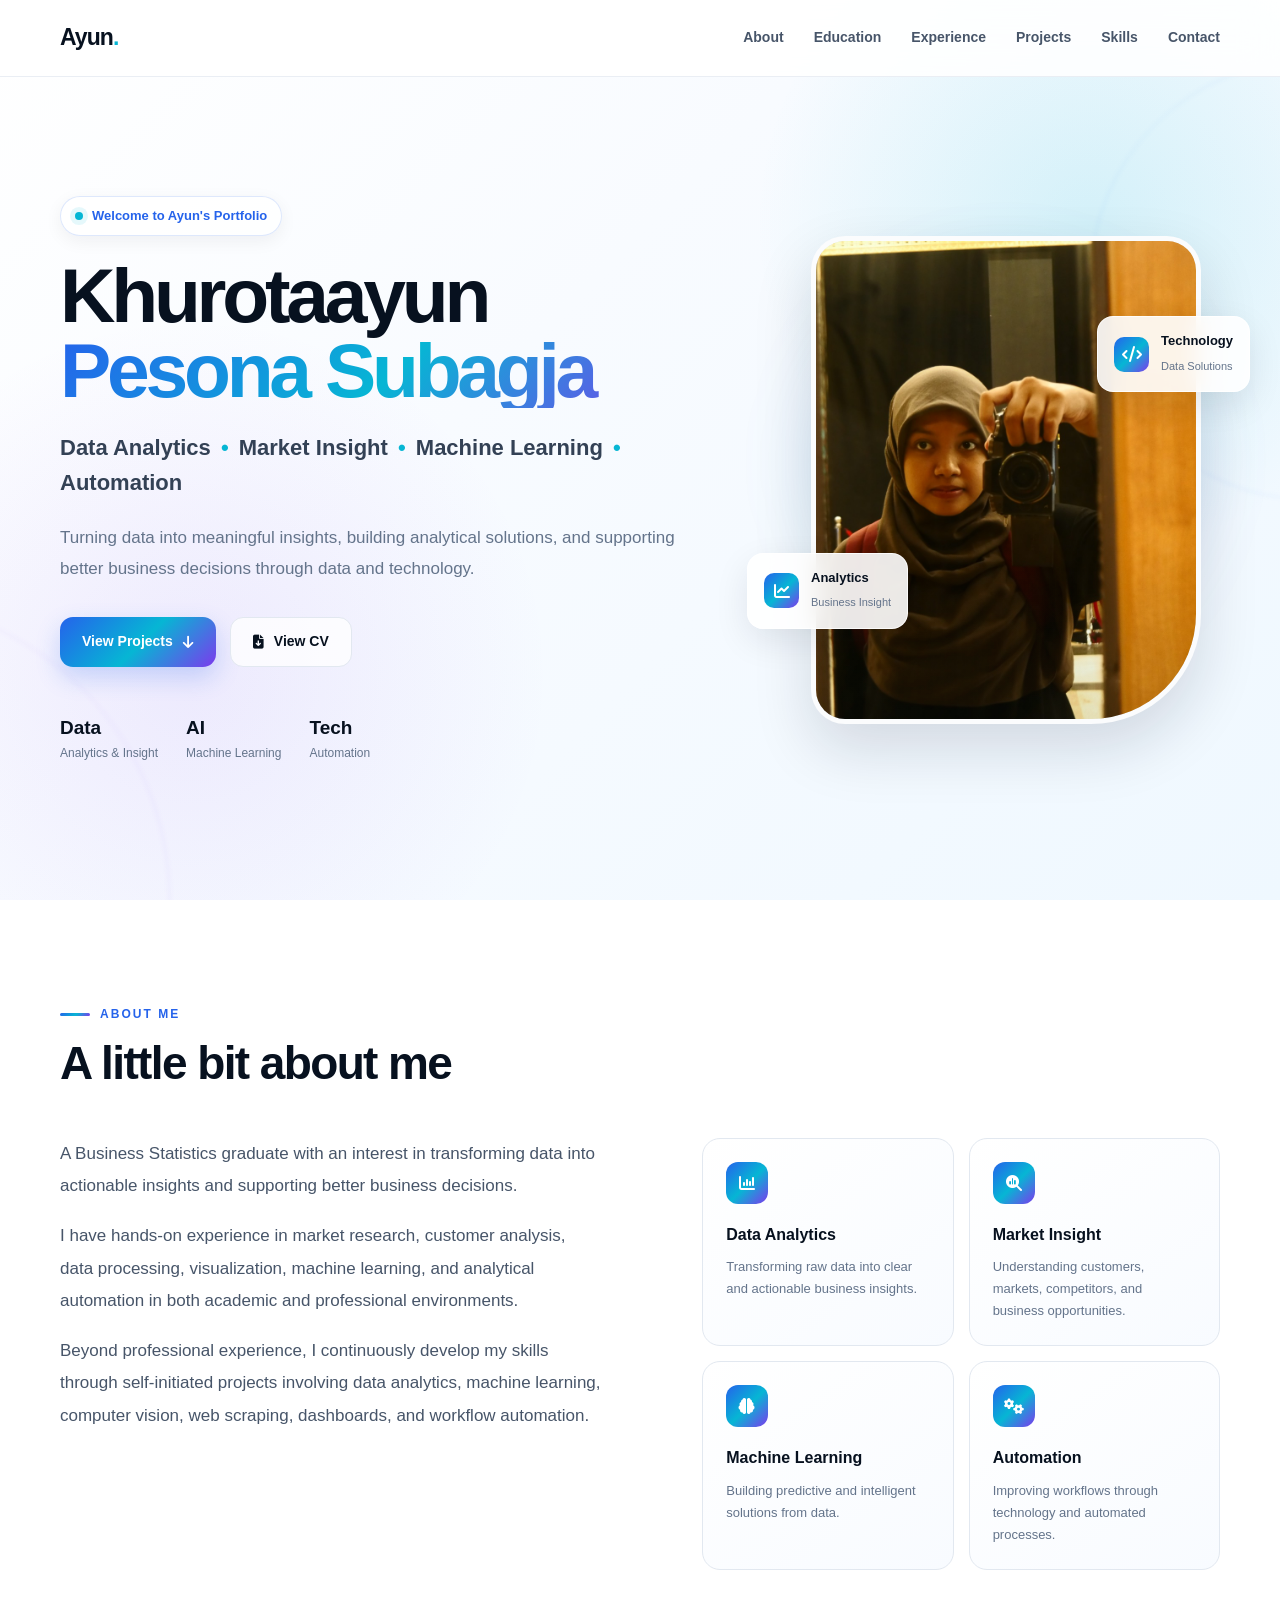
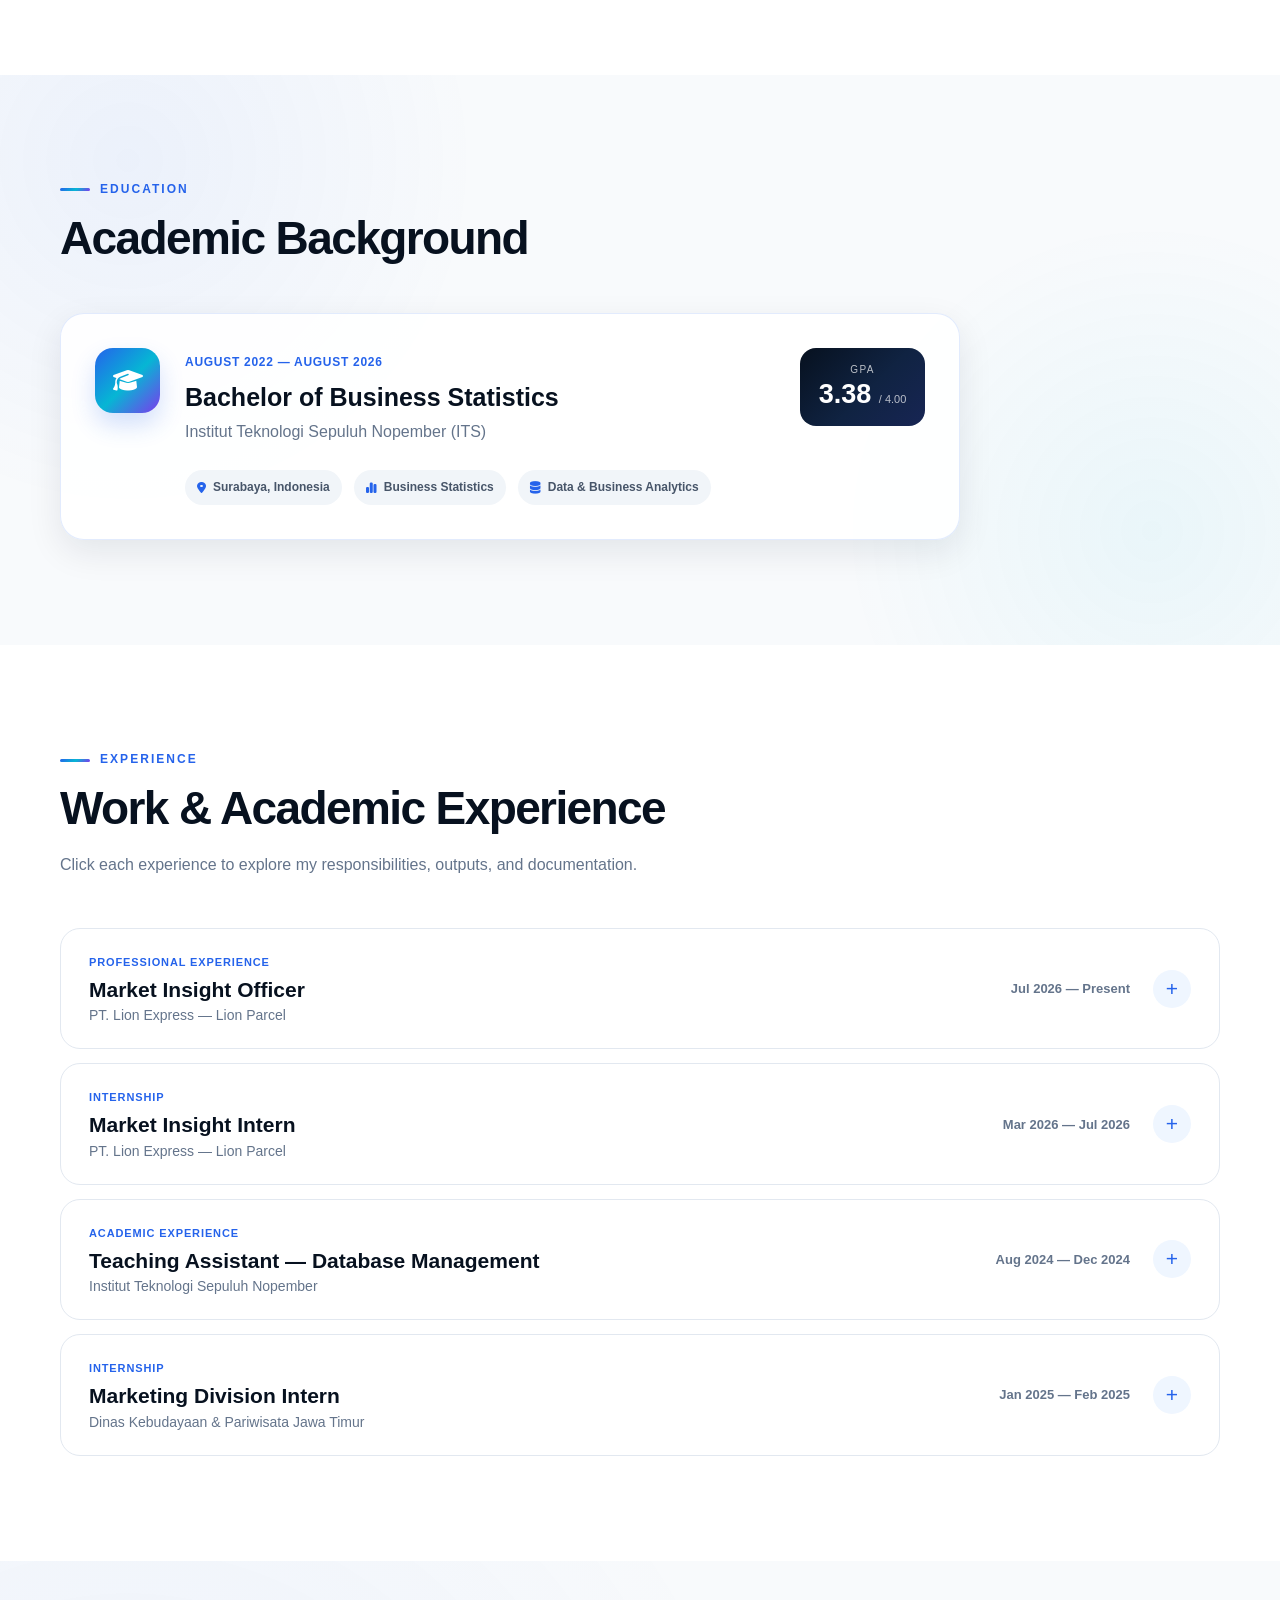
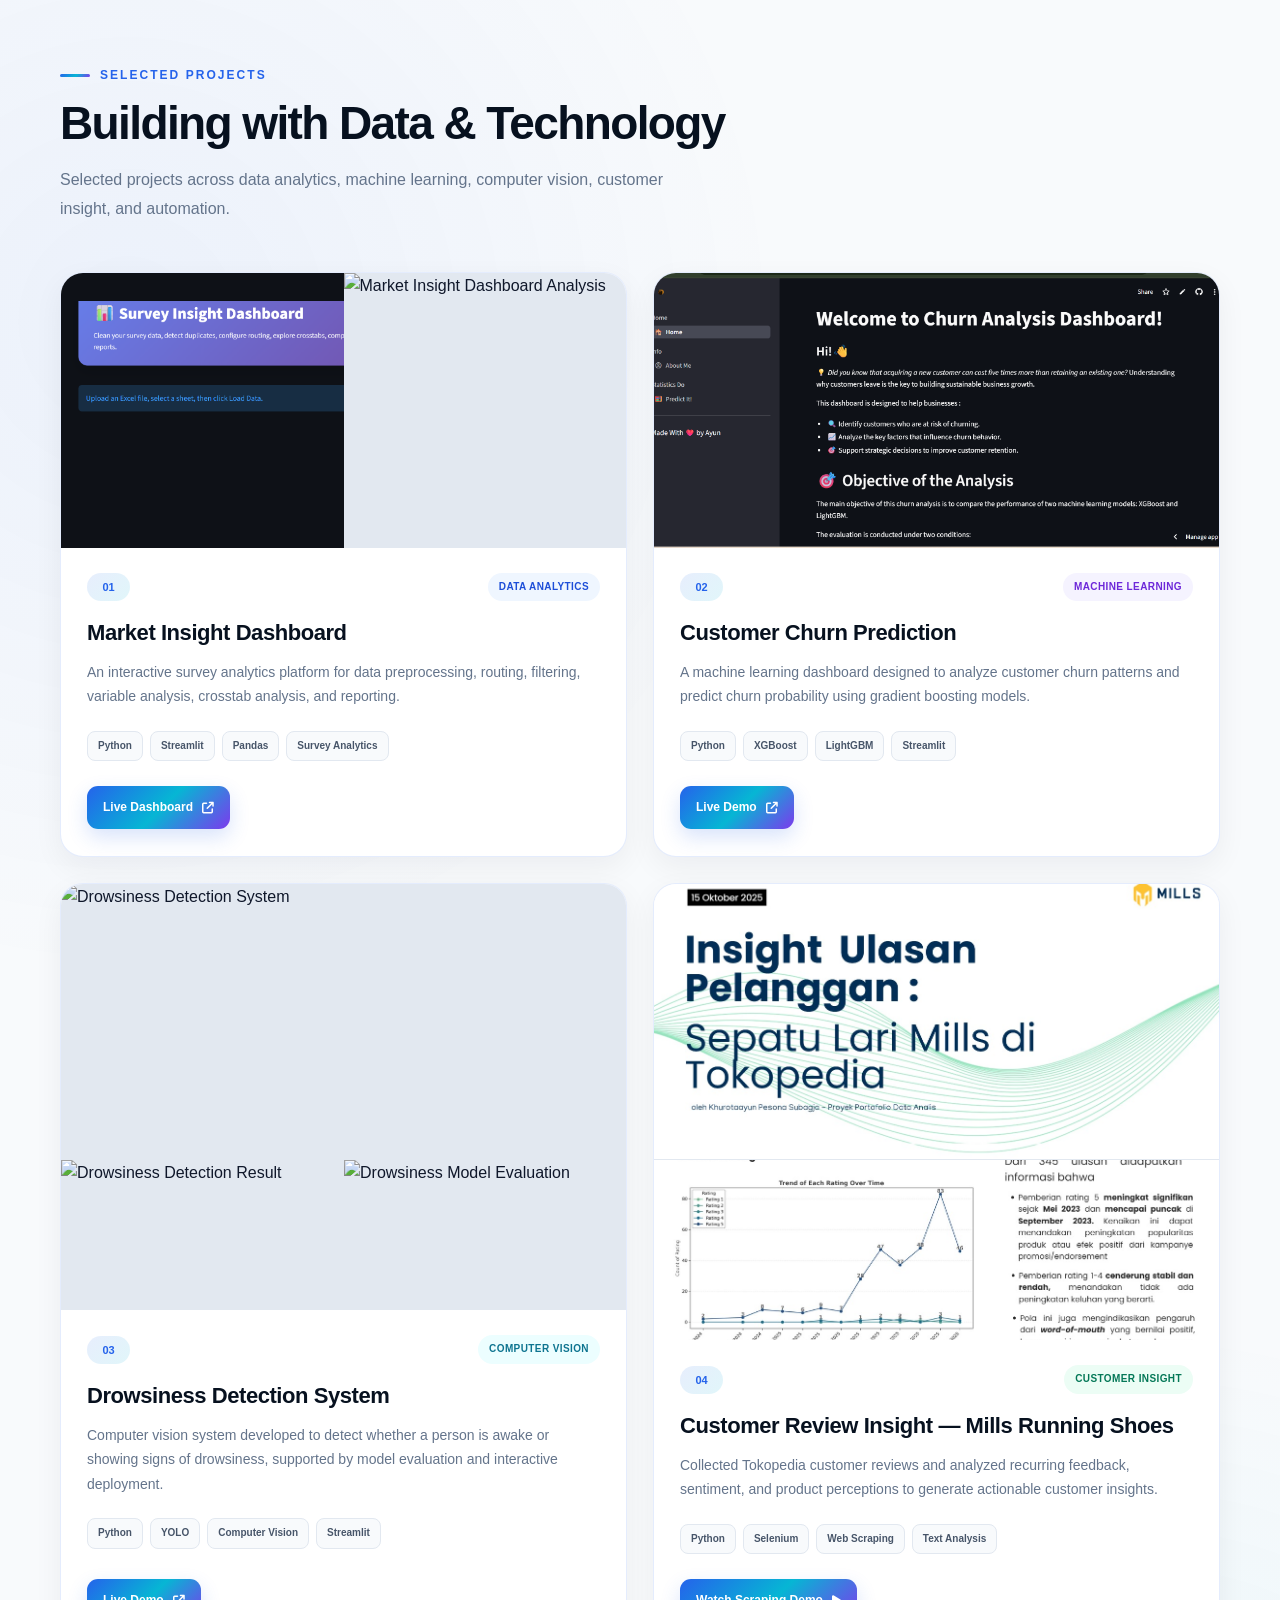
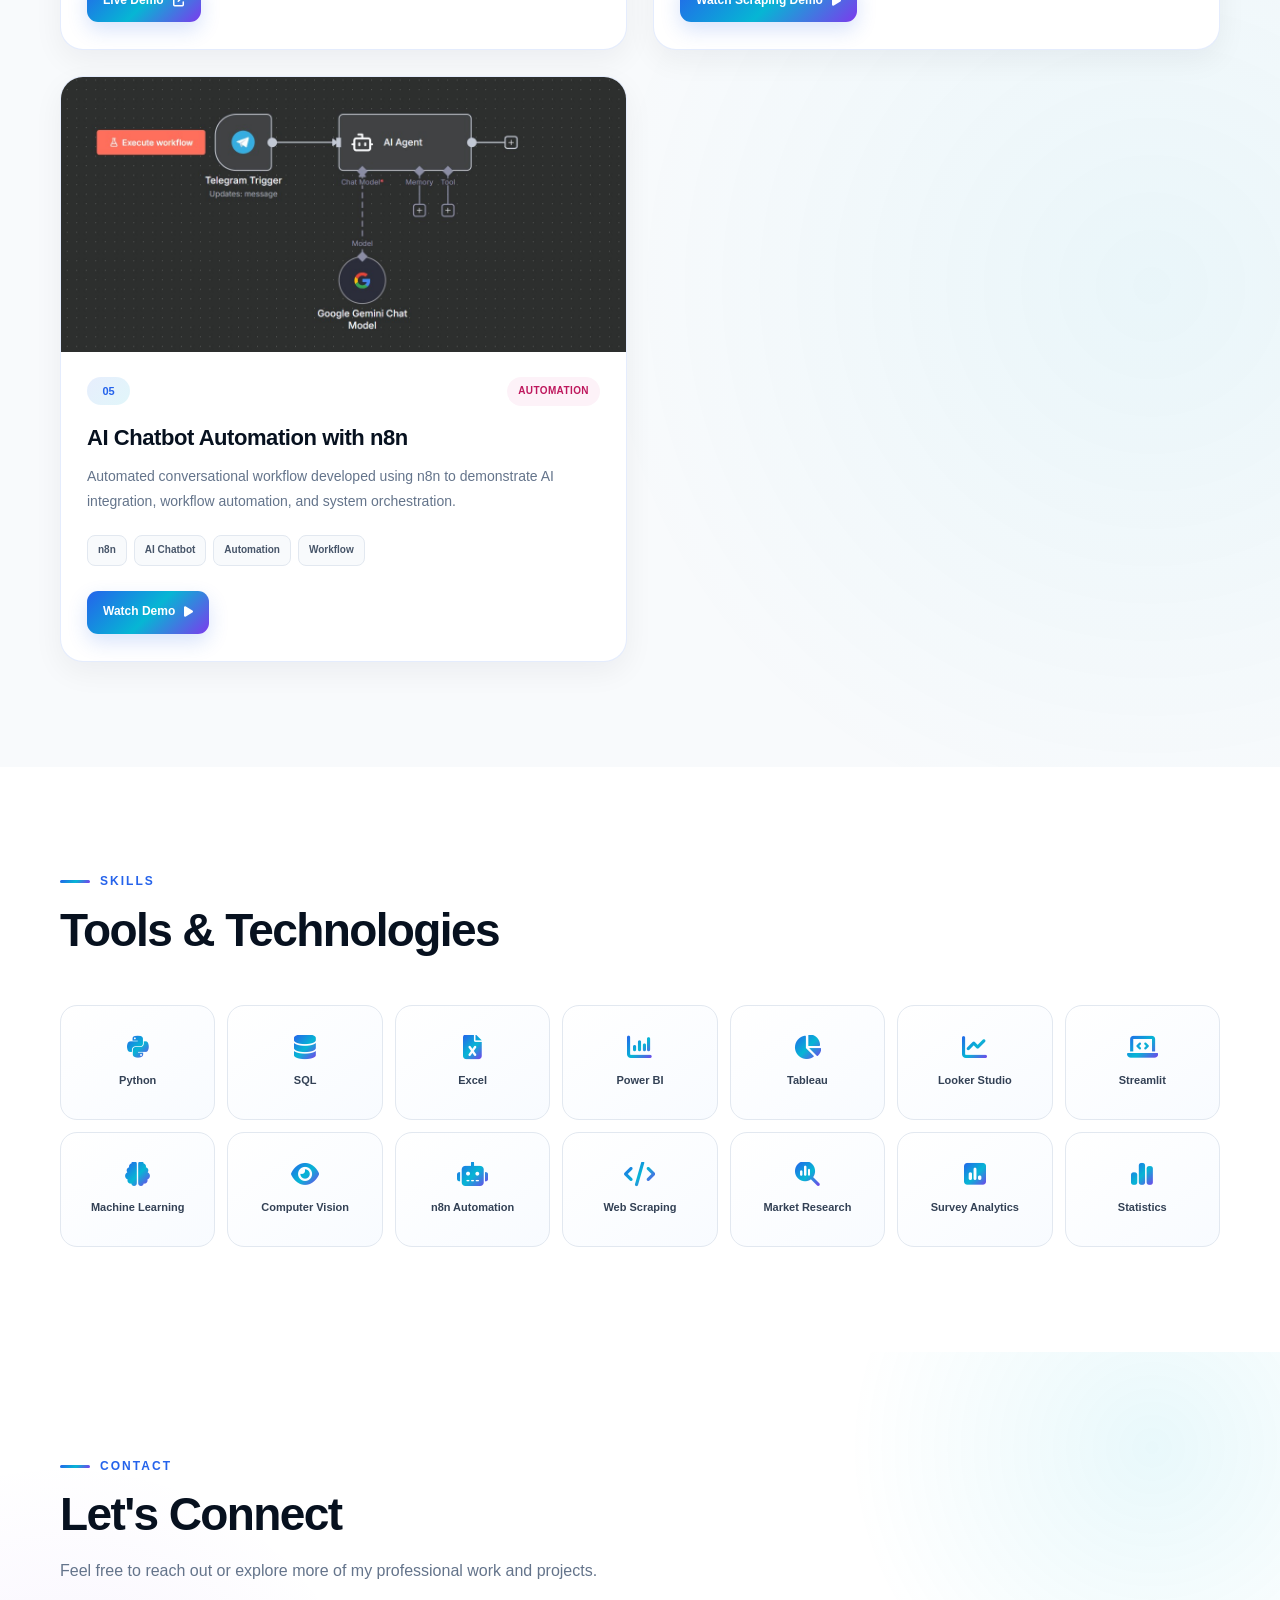
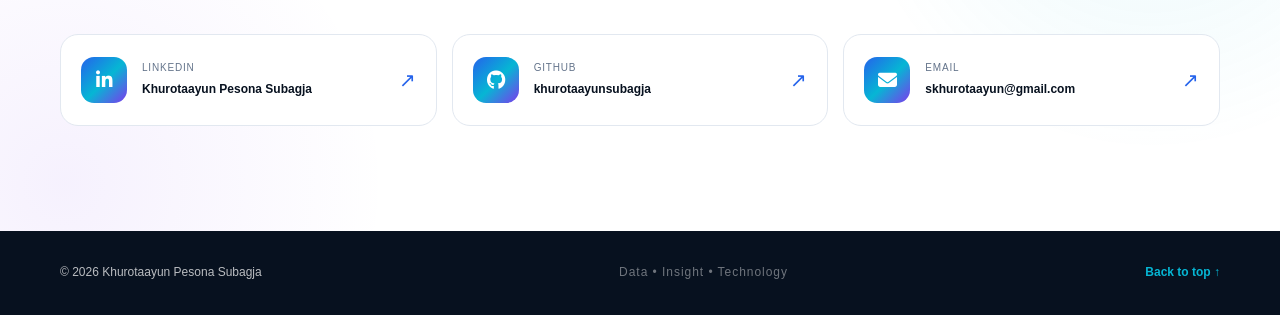
==== commit 71e7b16e: "Update index.html" ====
--- a/index.html
+++ b/index.html
@@ -1156,19 +1156,19 @@
 
                                     <img
                                         class="zoomable"
-                                        src="assets/experience/disbudpar/disbudpar-1.jpg"
+                                        src="assets/experience/disbudpar/Disbudpar1.jpg"
                                         alt="Disbudpar internship"
                                     >
 
                                     <img
                                         class="zoomable"
-                                        src="assets/experience/disbudpar/disbudpar-2.jpg"
+                                        src="assets/experience/disbudpar/Disbudpar2.jpg"
                                         alt="Disbudpar internship activity"
                                     >
 
                                     <img
                                         class="zoomable"
-                                        src="assets/experience/disbudpar/disbudpar-3.jpg"
+                                        src="assets/experience/disbudpar/Disbudpar3.jpg"
                                         alt="Disbudpar internship documentation"
                                     >
 
@@ -1419,7 +1419,7 @@
 
                         <img
                             class="zoomable"
-                            src="assets/projects/drowsiness-detection/evaluation.png"
+                            src="assets/projects/drowsiness-detection/evaluation.jpeg"
                             alt="Drowsiness Model Evaluation"
                         >
 
@@ -1500,7 +1500,7 @@
 
                         <img
                             class="zoomable"
-                            src="assets/projects/mills-review-analysis/mills-insight-1.jpg"
+                            src="assets/projects/mills-review-analysis/mills-insight-1.jpeg"
                             alt="Mills Running Shoes Customer Review Analysis"
                         >
 
@@ -1511,7 +1511,7 @@
 
                         <img
                             class="zoomable"
-                            src="assets/projects/mills-review-analysis/mills-insight-2.jpg"
+                            src="assets/projects/mills-review-analysis/mills-insight-2.jpeg"
                             alt="Mills Customer Review Insight"
                         >
 
@@ -1591,7 +1591,7 @@
 
                         <img
                             class="zoomable"
-                            src="assets/projects/chatbot-n8n/workflow-chatbot.png"
+                            src="assets/projects/chatbot-n8n/workflow-chatbot.jpeg"
                             alt="AI Chatbot Automation with n8n"
                         >
 
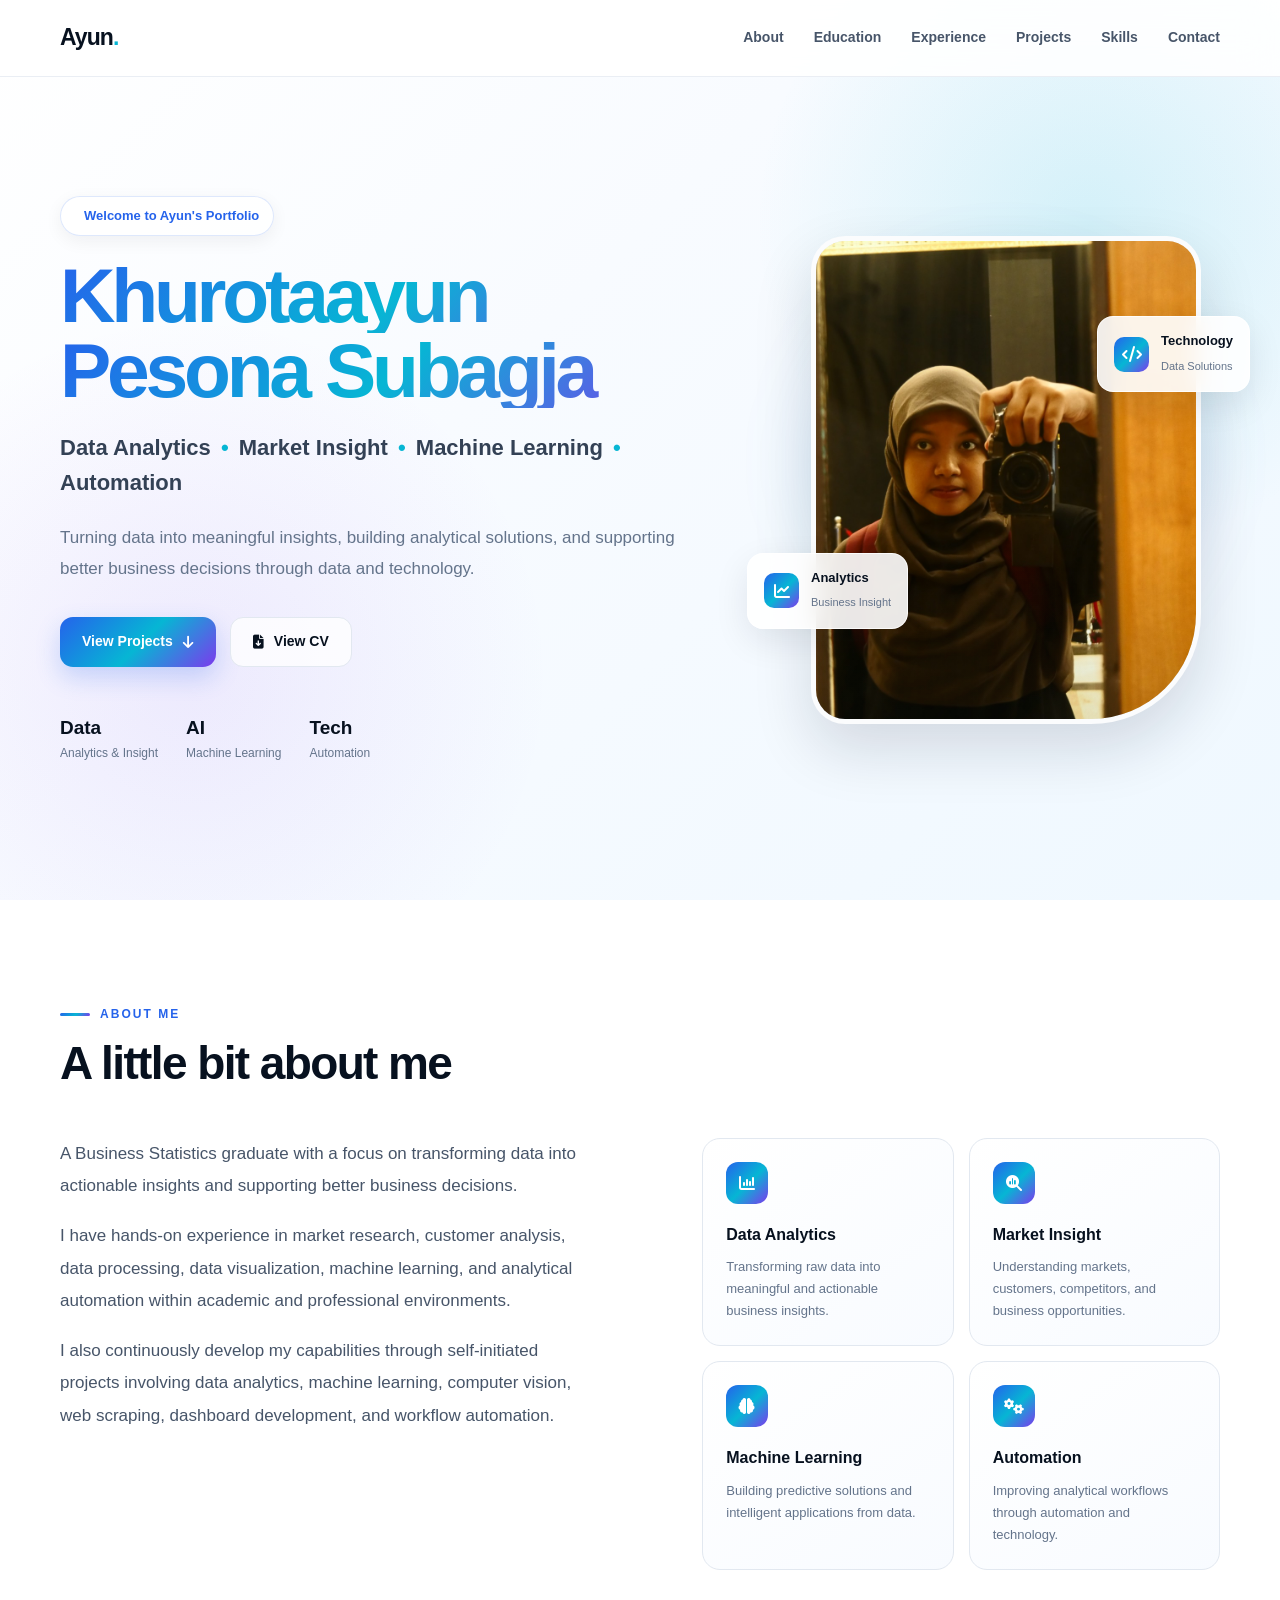
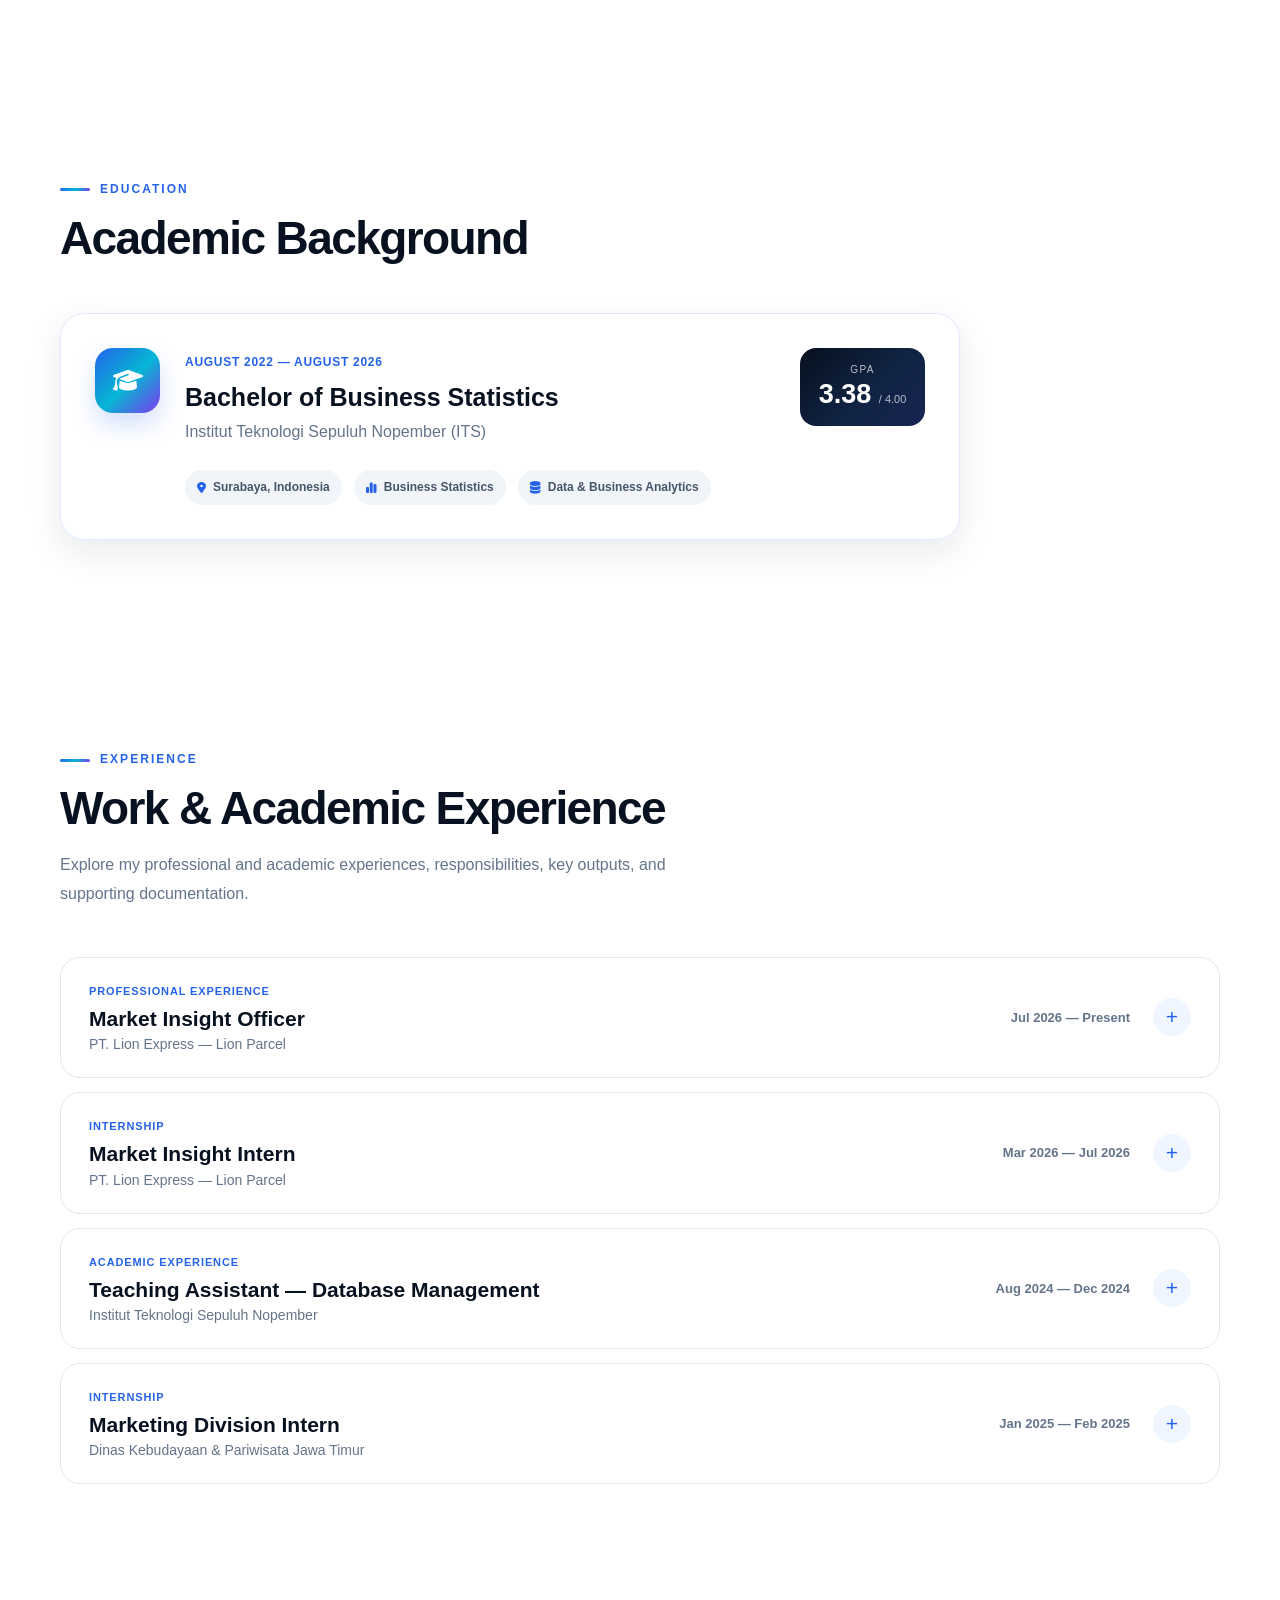
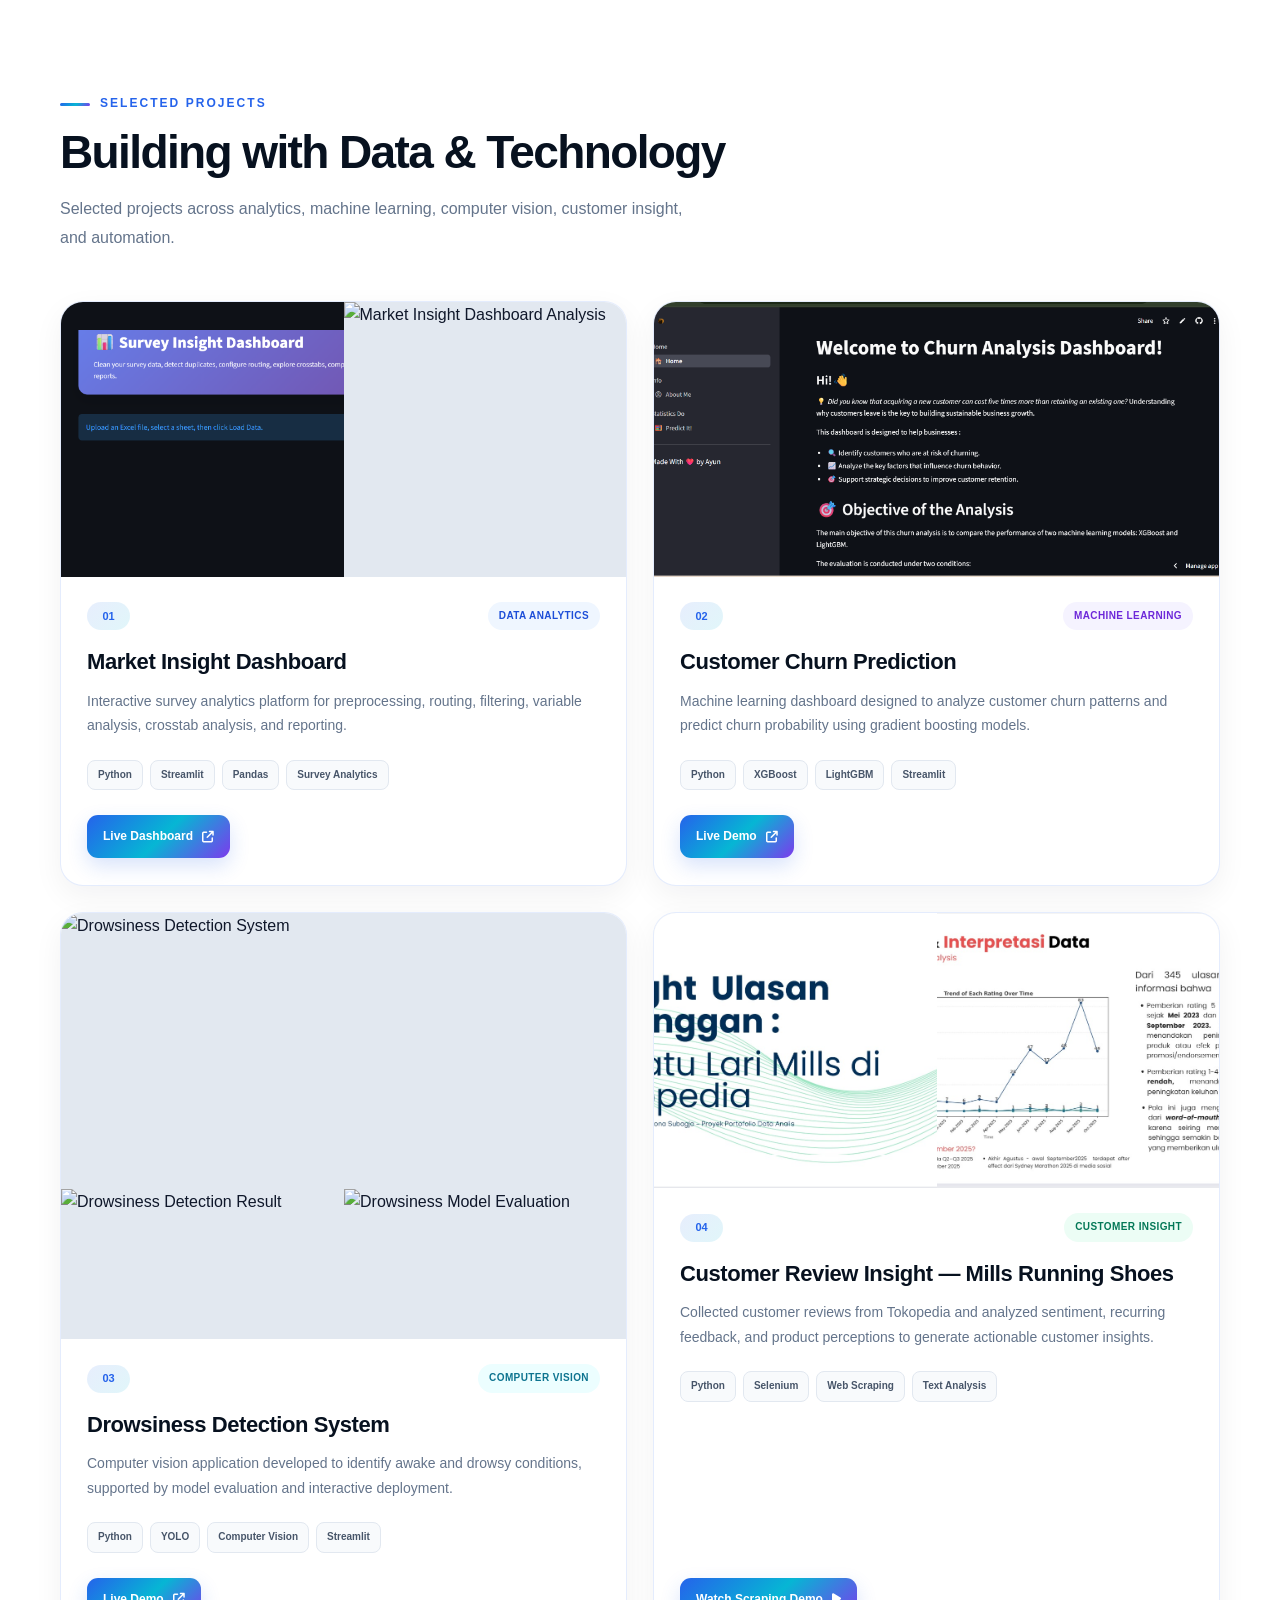
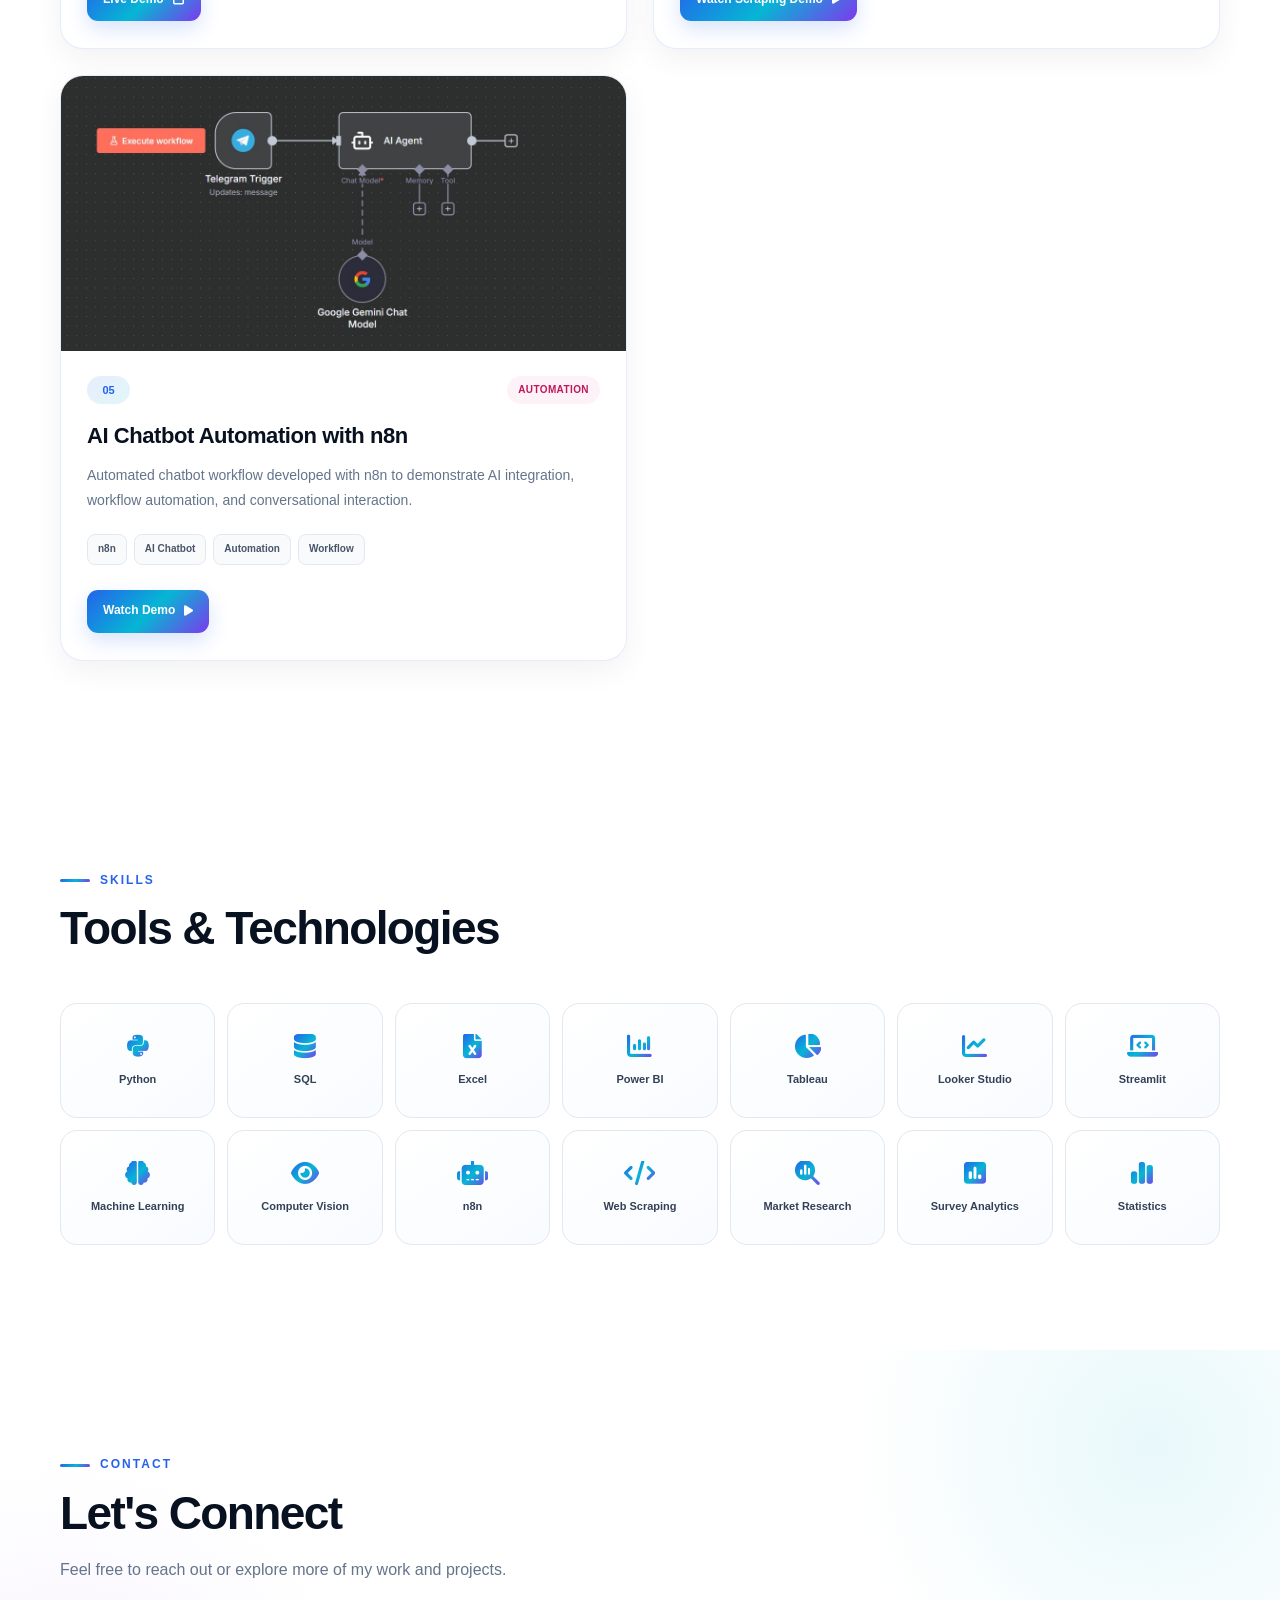
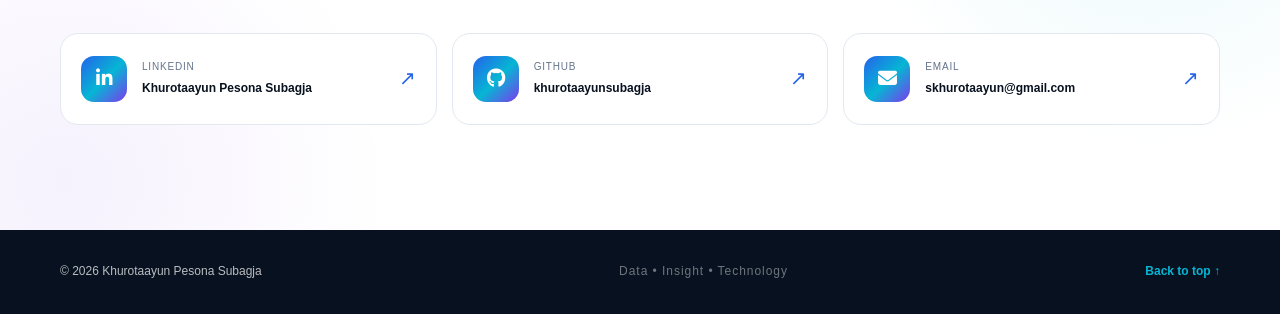
==== commit b0f97c61: "Update index.html" ====
--- a/index.html
+++ b/index.html
@@ -11,17 +11,13 @@
 
     <meta
         name="description"
-        content="Ayun's Portfolio - Data Analytics, Market Insight, Business Intelligence, Machine Learning, and Automation."
+        content="Portfolio of Khurotaayun Pesona Subagja - Data Analytics, Market Insight, Machine Learning, Business Intelligence, and Automation."
     >
 
     <title>Ayun's Portfolio | Data & Tech</title>
 
-    <link
-        rel="stylesheet"
-        href="style.css"
-    >
-
-    <!-- FONT AWESOME -->
+    <link rel="stylesheet" href="style.css">
+
     <link
         rel="stylesheet"
         href="https://cdnjs.cloudflare.com/ajax/libs/font-awesome/6.7.2/css/all.min.css"
@@ -45,32 +41,14 @@
 
             <div class="nav-links">
 
-                <a href="#about">
-                    About
-                </a>
-
-                <a href="#education">
-                    Education
-                </a>
-
-                <a href="#experience">
-                    Experience
-                </a>
-
-                <a href="#projects">
-                    Projects
-                </a>
-
-                <a href="#skills">
-                    Skills
-                </a>
-
-                <a href="#contact">
-                    Contact
-                </a>
+                <a href="#about">About</a>
+                <a href="#education">Education</a>
+                <a href="#experience">Experience</a>
+                <a href="#projects">Projects</a>
+                <a href="#skills">Skills</a>
+                <a href="#contact">Contact</a>
 
             </div>
-
 
             <button
                 class="menu-toggle"
@@ -85,29 +63,12 @@
 
         <div class="mobile-menu">
 
-            <a href="#about">
-                About
-            </a>
-
-            <a href="#education">
-                Education
-            </a>
-
-            <a href="#experience">
-                Experience
-            </a>
-
-            <a href="#projects">
-                Projects
-            </a>
-
-            <a href="#skills">
-                Skills
-            </a>
-
-            <a href="#contact">
-                Contact
-            </a>
+            <a href="#about">About</a>
+            <a href="#education">Education</a>
+            <a href="#experience">Experience</a>
+            <a href="#projects">Projects</a>
+            <a href="#skills">Skills</a>
+            <a href="#contact">Contact</a>
 
         </div>
 
@@ -119,13 +80,10 @@
          HERO
     ====================================================== -->
 
-    <section
-        id="home"
-        class="hero"
-    >
-
-        <div class="hero-decoration hero-decoration-one"></div>
-        <div class="hero-decoration hero-decoration-two"></div>
+    <section id="home" class="hero">
+
+        <div class="hero-orb orb-one"></div>
+        <div class="hero-orb orb-two"></div>
 
         <div class="container hero-layout">
 
@@ -134,7 +92,7 @@
 
                 <div class="hero-badge">
 
-                    <span class="hero-badge-dot"></span>
+                    <span class="hero-dot"></span>
 
                     Welcome to Ayun's Portfolio
 
@@ -142,19 +100,34 @@
 
 
                 <h1>
-                    Khurotaayun
-                    <span>Pesona Subagja</span>
+
+                    <span class="name-first">
+                        Khurotaayun
+                    </span>
+
+                    <span class="name-last">
+                        Pesona Subagja
+                    </span>
+
                 </h1>
 
 
                 <h2>
+
                     Data Analytics
+
                     <span>•</span>
+
                     Market Insight
+
                     <span>•</span>
+
                     Machine Learning
+
                     <span>•</span>
+
                     Automation
+
                 </h2>
 
 
@@ -174,25 +147,21 @@
                         href="#projects"
                         class="btn btn-primary"
                     >
-
                         View Projects
 
                         <i class="fa-solid fa-arrow-down"></i>
-
                     </a>
 
 
                     <a
                         href="files/CV_KHUROTAAYUN.pdf"
-                        class="btn btn-secondary"
                         target="_blank"
                         rel="noopener noreferrer"
+                        class="btn btn-secondary"
                     >
-
                         <i class="fa-solid fa-file-arrow-down"></i>
 
                         View CV
-
                     </a>
 
                 </div>
@@ -202,9 +171,7 @@
 
                     <div>
 
-                        <strong>
-                            Data
-                        </strong>
+                        <strong>Data</strong>
 
                         <span>
                             Analytics & Insight
@@ -215,9 +182,7 @@
 
                     <div>
 
-                        <strong>
-                            AI
-                        </strong>
+                        <strong>AI</strong>
 
                         <span>
                             Machine Learning
@@ -228,9 +193,7 @@
 
                     <div>
 
-                        <strong>
-                            Tech
-                        </strong>
+                        <strong>Tech</strong>
 
                         <span>
                             Automation
@@ -260,7 +223,11 @@
 
                 <div class="floating-card floating-card-one">
 
-                    <i class="fa-solid fa-chart-line"></i>
+                    <div class="floating-icon">
+
+                        <i class="fa-solid fa-chart-line"></i>
+
+                    </div>
 
                     <div>
 
@@ -279,7 +246,11 @@
 
                 <div class="floating-card floating-card-two">
 
-                    <i class="fa-solid fa-code"></i>
+                    <div class="floating-icon">
+
+                        <i class="fa-solid fa-code"></i>
+
+                    </div>
 
                     <div>
 
@@ -334,8 +305,8 @@
 
                     <p class="about-text">
 
-                        A Business Statistics graduate with an interest
-                        in transforming data into actionable insights
+                        A Business Statistics graduate with a focus
+                        on transforming data into actionable insights
                         and supporting better business decisions.
 
                     </p>
@@ -345,8 +316,8 @@
 
                         I have hands-on experience in market research,
                         customer analysis, data processing,
-                        visualization, machine learning,
-                        and analytical automation in both academic
+                        data visualization, machine learning,
+                        and analytical automation within academic
                         and professional environments.
 
                     </p>
@@ -354,11 +325,11 @@
 
                     <p class="about-text">
 
-                        Beyond professional experience, I continuously
-                        develop my skills through self-initiated projects
-                        involving data analytics, machine learning,
-                        computer vision, web scraping, dashboards,
-                        and workflow automation.
+                        I also continuously develop my capabilities
+                        through self-initiated projects involving
+                        data analytics, machine learning,
+                        computer vision, web scraping,
+                        dashboard development, and workflow automation.
 
                     </p>
 
@@ -368,10 +339,13 @@
 
                 <div class="about-highlight-grid">
 
+
                     <div class="about-highlight">
 
                         <div class="about-highlight-icon">
+
                             <i class="fa-solid fa-chart-column"></i>
+
                         </div>
 
                         <h3>
@@ -379,8 +353,8 @@
                         </h3>
 
                         <p>
-                            Transforming raw data into clear and
-                            actionable business insights.
+                            Transforming raw data into meaningful
+                            and actionable business insights.
                         </p>
 
                     </div>
@@ -389,7 +363,9 @@
                     <div class="about-highlight">
 
                         <div class="about-highlight-icon">
+
                             <i class="fa-solid fa-magnifying-glass-chart"></i>
+
                         </div>
 
                         <h3>
@@ -397,7 +373,7 @@
                         </h3>
 
                         <p>
-                            Understanding customers, markets,
+                            Understanding markets, customers,
                             competitors, and business opportunities.
                         </p>
 
@@ -407,7 +383,9 @@
                     <div class="about-highlight">
 
                         <div class="about-highlight-icon">
+
                             <i class="fa-solid fa-brain"></i>
+
                         </div>
 
                         <h3>
@@ -415,8 +393,8 @@
                         </h3>
 
                         <p>
-                            Building predictive and intelligent
-                            solutions from data.
+                            Building predictive solutions
+                            and intelligent applications from data.
                         </p>
 
                     </div>
@@ -425,7 +403,9 @@
                     <div class="about-highlight">
 
                         <div class="about-highlight-icon">
+
                             <i class="fa-solid fa-gears"></i>
+
                         </div>
 
                         <h3>
@@ -433,11 +413,12 @@
                         </h3>
 
                         <p>
-                            Improving workflows through technology
-                            and automated processes.
+                            Improving analytical workflows
+                            through automation and technology.
                         </p>
 
                     </div>
+
 
                 </div>
 
@@ -455,7 +436,7 @@
 
     <section
         id="education"
-        class="section section-tech"
+        class="section section-soft"
     >
 
         <div class="container">
@@ -474,7 +455,6 @@
 
 
             <div class="education-card">
-
 
                 <div class="education-icon">
 
@@ -586,8 +566,9 @@
 
                 <p class="section-description">
 
-                    Click each experience to explore my
-                    responsibilities, outputs, and documentation.
+                    Explore my professional and academic experiences,
+                    responsibilities, key outputs,
+                    and supporting documentation.
 
                 </p>
 
@@ -597,9 +578,9 @@
             <div class="experience-list">
 
 
-                <!-- =============================================
+                <!-- =================================================
                      MARKET INSIGHT OFFICER
-                ============================================== -->
+                ================================================== -->
 
                 <article class="experience-item">
 
@@ -664,26 +645,23 @@
 
                                         <li>
                                             Conduct strategic competitor
-                                            and market research to identify
-                                            opportunities and business gaps.
+                                            and market research.
                                         </li>
 
                                         <li>
-                                            Manage end-to-end ad-hoc research
-                                            for brand events, customers,
-                                            and business initiatives.
+                                            Manage end-to-end ad-hoc
+                                            market research projects.
                                         </li>
 
                                         <li>
-                                            Analyze consumer behavior
-                                            across geographic areas
-                                            and customer segments.
+                                            Analyze customer behavior
+                                            across geographical areas
+                                            and market segments.
                                         </li>
 
                                         <li>
-                                            Support business presentations
-                                            through data-driven findings
-                                            and recommendations.
+                                            Deliver data-driven findings
+                                            for internal business presentations.
                                         </li>
 
                                     </ul>
@@ -747,9 +725,9 @@
 
 
 
-                <!-- =============================================
+                <!-- =================================================
                      MARKET INSIGHT INTERN
-                ============================================== -->
+                ================================================== -->
 
                 <article class="experience-item">
 
@@ -813,25 +791,22 @@
 
                                         <li>
                                             Managed end-to-end research
-                                            to evaluate national agent
-                                            competition programs.
+                                            for national agent competition.
                                         </li>
 
                                         <li>
                                             Analyzed qualitative feedback
-                                            from customers, agents,
-                                            and internal teams.
+                                            from customers and agents.
                                         </li>
 
                                         <li>
                                             Reviewed Brand Health Tracking
-                                            reports with external research
-                                            partners.
+                                            reports with external vendors.
                                         </li>
 
                                         <li>
-                                            Supported ad-hoc market
-                                            and event evaluation research.
+                                            Supported ad-hoc event
+                                            and market evaluation research.
                                         </li>
 
                                     </ul>
@@ -843,25 +818,11 @@
 
                                     <div class="output-list">
 
-                                        <span>
-                                            CSAT Analysis
-                                        </span>
-
-                                        <span>
-                                            Agent Competition Research
-                                        </span>
-
-                                        <span>
-                                            Qualitative Analysis
-                                        </span>
-
-                                        <span>
-                                            BHT Review
-                                        </span>
-
-                                        <span>
-                                            Event Evaluation
-                                        </span>
+                                        <span>CSAT Analysis</span>
+                                        <span>Agent Research</span>
+                                        <span>Qualitative Analysis</span>
+                                        <span>BHT Review</span>
+                                        <span>Event Evaluation</span>
 
                                     </div>
 
@@ -901,9 +862,9 @@
 
 
 
-                <!-- =============================================
+                <!-- =================================================
                      TEACHING ASSISTANT
-                ============================================== -->
+                ================================================== -->
 
                 <article class="experience-item">
 
@@ -962,8 +923,7 @@
 
                                         <li>
                                             Supported Database Management
-                                            practicum sessions and student
-                                            learning activities.
+                                            practicum sessions.
                                         </li>
 
                                         <li>
@@ -972,14 +932,13 @@
                                         </li>
 
                                         <li>
-                                            Managed grading, attendance,
-                                            and student feedback.
+                                            Managed grading,
+                                            attendance, and feedback.
                                         </li>
 
                                         <li>
                                             Assisted students with
-                                            database design and query
-                                            problem-solving.
+                                            database design and queries.
                                         </li>
 
                                     </ul>
@@ -991,21 +950,10 @@
 
                                     <div class="output-list">
 
-                                        <span>
-                                            Student Mentoring
-                                        </span>
-
-                                        <span>
-                                            Database Practicum
-                                        </span>
-
-                                        <span>
-                                            Assignment Evaluation
-                                        </span>
-
-                                        <span>
-                                            SQL Support
-                                        </span>
+                                        <span>Student Mentoring</span>
+                                        <span>Database Practicum</span>
+                                        <span>Assignment Evaluation</span>
+                                        <span>SQL Support</span>
 
                                     </div>
 
@@ -1039,9 +987,9 @@
 
 
 
-                <!-- =============================================
+                <!-- =================================================
                      DISBUDPAR
-                ============================================== -->
+                ================================================== -->
 
                 <article class="experience-item">
 
@@ -1099,26 +1047,23 @@
                                     <ul>
 
                                         <li>
-                                            Designed content for the
-                                            Travel Pattern Mojokerto
-                                            tourism brochure.
+                                            Designed tourism content
+                                            for Travel Pattern Mojokerto.
                                         </li>
 
                                         <li>
                                             Analyzed and visualized
-                                            East Java tourism data
-                                            using Looker Studio.
+                                            East Java tourism data.
                                         </li>
 
                                         <li>
-                                            Supported tourism programs
-                                            and activities.
+                                            Supported cultural
+                                            tourism activities.
                                         </li>
 
                                         <li>
                                             Managed and validated
-                                            cruise ship arrival data
-                                            at Tanjung Perak Port.
+                                            cruise ship arrival data.
                                         </li>
 
                                     </ul>
@@ -1130,21 +1075,10 @@
 
                                     <div class="output-list">
 
-                                        <span>
-                                            Tourism Dashboard
-                                        </span>
-
-                                        <span>
-                                            Travel Pattern
-                                        </span>
-
-                                        <span>
-                                            Tourism Data Analysis
-                                        </span>
-
-                                        <span>
-                                            Cruise Ship Database
-                                        </span>
+                                        <span>Tourism Dashboard</span>
+                                        <span>Travel Pattern</span>
+                                        <span>Tourism Analysis</span>
+                                        <span>Cruise Ship Database</span>
 
                                     </div>
 
@@ -1156,19 +1090,19 @@
 
                                     <img
                                         class="zoomable"
-                                        src="assets/experience/disbudpar/Disbudpar1.jpg"
+                                        src="assets/experience/disbudpar/Disbudpar1.jpeg"
                                         alt="Disbudpar internship"
                                     >
 
                                     <img
                                         class="zoomable"
-                                        src="assets/experience/disbudpar/Disbudpar2.jpg"
+                                        src="assets/experience/disbudpar/Disbudpar2.jpeg"
                                         alt="Disbudpar internship activity"
                                     >
 
                                     <img
                                         class="zoomable"
-                                        src="assets/experience/disbudpar/Disbudpar3.jpg"
+                                        src="assets/experience/disbudpar/Disbudpar3.jpeg"
                                         alt="Disbudpar internship documentation"
                                     >
 
@@ -1197,7 +1131,7 @@
 
     <section
         id="projects"
-        class="section section-tech"
+        class="section section-soft"
     >
 
         <div class="container">
@@ -1214,7 +1148,7 @@
 
                 <p class="section-description">
 
-                    Selected projects across data analytics,
+                    Selected projects across analytics,
                     machine learning, computer vision,
                     customer insight, and automation.
 
@@ -1223,12 +1157,13 @@
             </div>
 
 
+
             <div class="project-grid">
 
 
-                <!-- =============================================
-                     PROJECT 01
-                ============================================== -->
+                <!-- =================================================
+                     MARKET INSIGHT DASHBOARD
+                ================================================== -->
 
                 <article class="project-card">
 
@@ -1271,8 +1206,8 @@
 
                         <p>
 
-                            An interactive survey analytics platform
-                            for data preprocessing, routing,
+                            Interactive survey analytics platform
+                            for preprocessing, routing,
                             filtering, variable analysis,
                             crosstab analysis, and reporting.
 
@@ -1312,9 +1247,9 @@
 
 
 
-                <!-- =============================================
-                     PROJECT 02
-                ============================================== -->
+                <!-- =================================================
+                     CHURN
+                ================================================== -->
 
                 <article class="project-card">
 
@@ -1323,7 +1258,7 @@
                         <img
                             class="zoomable"
                             src="assets/projects/predictive-churn/predictive-churn.png"
-                            alt="Customer Churn Prediction Dashboard"
+                            alt="Customer Churn Prediction"
                         >
 
                     </div>
@@ -1351,7 +1286,7 @@
 
                         <p>
 
-                            A machine learning dashboard designed
+                            Machine learning dashboard designed
                             to analyze customer churn patterns
                             and predict churn probability using
                             gradient boosting models.
@@ -1392,9 +1327,9 @@
 
 
 
-                <!-- =============================================
-                     PROJECT 03
-                ============================================== -->
+                <!-- =================================================
+                     DROWSINESS
+                ================================================== -->
 
                 <article class="project-card">
 
@@ -1448,9 +1383,8 @@
 
                         <p>
 
-                            Computer vision system developed to
-                            detect whether a person is awake
-                            or showing signs of drowsiness,
+                            Computer vision application developed
+                            to identify awake and drowsy conditions,
                             supported by model evaluation
                             and interactive deployment.
 
@@ -1490,29 +1424,24 @@
 
 
 
-                <!-- =============================================
-                     PROJECT 04
-                ============================================== -->
+                <!-- =================================================
+                     MILLS REVIEW
+                ================================================== -->
 
                 <article class="project-card">
 
-                    <div class="project-cover">
+                    <div class="project-gallery project-gallery-two">
 
                         <img
                             class="zoomable"
                             src="assets/projects/mills-review-analysis/mills-insight-1.jpeg"
-                            alt="Mills Running Shoes Customer Review Analysis"
+                            alt="Mills Customer Review Insight"
                         >
-
-                    </div>
-
-
-                    <div class="project-mini-gallery single-secondary">
 
                         <img
                             class="zoomable"
                             src="assets/projects/mills-review-analysis/mills-insight-2.jpeg"
-                            alt="Mills Customer Review Insight"
+                            alt="Mills Customer Review Analysis"
                         >
 
                     </div>
@@ -1540,10 +1469,10 @@
 
                         <p>
 
-                            Collected Tokopedia customer reviews
-                            and analyzed recurring feedback,
-                            sentiment, and product perceptions
-                            to generate actionable customer insights.
+                            Collected customer reviews from Tokopedia
+                            and analyzed sentiment, recurring feedback,
+                            and product perceptions to generate
+                            actionable customer insights.
 
                         </p>
 
@@ -1561,7 +1490,7 @@
                         <div class="project-links">
 
                             <a
-                                href="https://drive.google.com/file/d/15pXuWEWrAtKgY67UWptYJaV7IWe1cTzJ/view"
+                                href="https://drive.google.com/file/d/15pXuWEWrAtKgY67UWptYJaV7IWe1cTzJ/view?usp=sharing"
                                 target="_blank"
                                 rel="noopener noreferrer"
                                 class="project-btn"
@@ -1581,9 +1510,9 @@
 
 
 
-                <!-- =============================================
-                     PROJECT 05
-                ============================================== -->
+                <!-- =================================================
+                     CHATBOT
+                ================================================== -->
 
                 <article class="project-card">
 
@@ -1592,7 +1521,7 @@
                         <img
                             class="zoomable"
                             src="assets/projects/chatbot-n8n/workflow-chatbot.jpeg"
-                            alt="AI Chatbot Automation with n8n"
+                            alt="AI Chatbot Automation Workflow"
                         >
 
                     </div>
@@ -1620,10 +1549,10 @@
 
                         <p>
 
-                            Automated conversational workflow
-                            developed using n8n to demonstrate
-                            AI integration, workflow automation,
-                            and system orchestration.
+                            Automated chatbot workflow developed
+                            with n8n to demonstrate AI integration,
+                            workflow automation,
+                            and conversational interaction.
 
                         </p>
 
@@ -1641,7 +1570,7 @@
                         <div class="project-links">
 
                             <a
-                                href="https://drive.google.com/file/d/1dzevLsisKCo0CP_M9VMok5vBqwHM3Za0/view"
+                                href="https://drive.google.com/file/d/1dzevLsisKCo0CP_M9VMok5vBqwHM3Za0/view?usp=sharing"
                                 target="_blank"
                                 rel="noopener noreferrer"
                                 class="project-btn"
@@ -1694,160 +1623,75 @@
 
             <div class="skill-grid">
 
-
                 <div class="skill-card">
-
                     <i class="fa-brands fa-python"></i>
-
-                    <span>
-                        Python
-                    </span>
-
-                </div>
-
+                    <span>Python</span>
+                </div>
 
                 <div class="skill-card">
-
                     <i class="fa-solid fa-database"></i>
-
-                    <span>
-                        SQL
-                    </span>
-
-                </div>
-
+                    <span>SQL</span>
+                </div>
 
                 <div class="skill-card">
-
                     <i class="fa-solid fa-file-excel"></i>
-
-                    <span>
-                        Excel
-                    </span>
-
-                </div>
-
+                    <span>Excel</span>
+                </div>
 
                 <div class="skill-card">
-
                     <i class="fa-solid fa-chart-column"></i>
-
-                    <span>
-                        Power BI
-                    </span>
-
-                </div>
-
+                    <span>Power BI</span>
+                </div>
 
                 <div class="skill-card">
-
                     <i class="fa-solid fa-chart-pie"></i>
-
-                    <span>
-                        Tableau
-                    </span>
-
-                </div>
-
+                    <span>Tableau</span>
+                </div>
 
                 <div class="skill-card">
-
                     <i class="fa-solid fa-chart-line"></i>
-
-                    <span>
-                        Looker Studio
-                    </span>
-
-                </div>
-
+                    <span>Looker Studio</span>
+                </div>
 
                 <div class="skill-card">
-
                     <i class="fa-solid fa-laptop-code"></i>
-
-                    <span>
-                        Streamlit
-                    </span>
-
-                </div>
-
+                    <span>Streamlit</span>
+                </div>
 
                 <div class="skill-card">
-
                     <i class="fa-solid fa-brain"></i>
-
-                    <span>
-                        Machine Learning
-                    </span>
-
-                </div>
-
+                    <span>Machine Learning</span>
+                </div>
 
                 <div class="skill-card">
-
                     <i class="fa-solid fa-eye"></i>
-
-                    <span>
-                        Computer Vision
-                    </span>
-
-                </div>
-
+                    <span>Computer Vision</span>
+                </div>
 
                 <div class="skill-card">
-
                     <i class="fa-solid fa-robot"></i>
-
-                    <span>
-                        n8n Automation
-                    </span>
-
-                </div>
-
+                    <span>n8n</span>
+                </div>
 
                 <div class="skill-card">
-
                     <i class="fa-solid fa-code"></i>
-
-                    <span>
-                        Web Scraping
-                    </span>
-
-                </div>
-
+                    <span>Web Scraping</span>
+                </div>
 
                 <div class="skill-card">
-
                     <i class="fa-solid fa-magnifying-glass-chart"></i>
-
-                    <span>
-                        Market Research
-                    </span>
-
-                </div>
-
+                    <span>Market Research</span>
+                </div>
 
                 <div class="skill-card">
-
                     <i class="fa-solid fa-square-poll-vertical"></i>
-
-                    <span>
-                        Survey Analytics
-                    </span>
-
-                </div>
-
+                    <span>Survey Analytics</span>
+                </div>
 
                 <div class="skill-card">
-
                     <i class="fa-solid fa-chart-simple"></i>
-
-                    <span>
-                        Statistics
-                    </span>
-
-                </div>
-
+                    <span>Statistics</span>
+                </div>
 
             </div>
 
@@ -1881,7 +1725,7 @@
                 <p class="section-description">
 
                     Feel free to reach out or explore more
-                    of my professional work and projects.
+                    of my work and projects.
 
                 </p>
 
@@ -1904,7 +1748,6 @@
 
                     </div>
 
-
                     <div>
 
                         <span class="contact-platform">
@@ -1916,7 +1759,6 @@
                         </strong>
 
                     </div>
-
 
                     <span class="contact-arrow">
                         ↗
@@ -1939,7 +1781,6 @@
 
                     </div>
 
-
                     <div>
 
                         <span class="contact-platform">
@@ -1951,7 +1792,6 @@
                         </strong>
 
                     </div>
-
 
                     <span class="contact-arrow">
                         ↗
@@ -1972,7 +1812,6 @@
 
                     </div>
 
-
                     <div>
 
                         <span class="contact-platform">
@@ -1985,7 +1824,6 @@
 
                     </div>
 
-
                     <span class="contact-arrow">
                         ↗
                     </span>
@@ -2019,9 +1857,9 @@
             </p>
 
 
-            <p class="footer-note">
+            <span class="footer-note">
                 Data • Insight • Technology
-            </p>
+            </span>
 
 
             <a href="#home">
@@ -2035,7 +1873,7 @@
 
 
     <!-- =====================================================
-         IMAGE LIGHTBOX
+         LIGHTBOX
     ====================================================== -->
 
     <div
@@ -2052,7 +1890,6 @@
             ×
         </button>
 
-
         <img
             id="lightbox-image"
             src=""
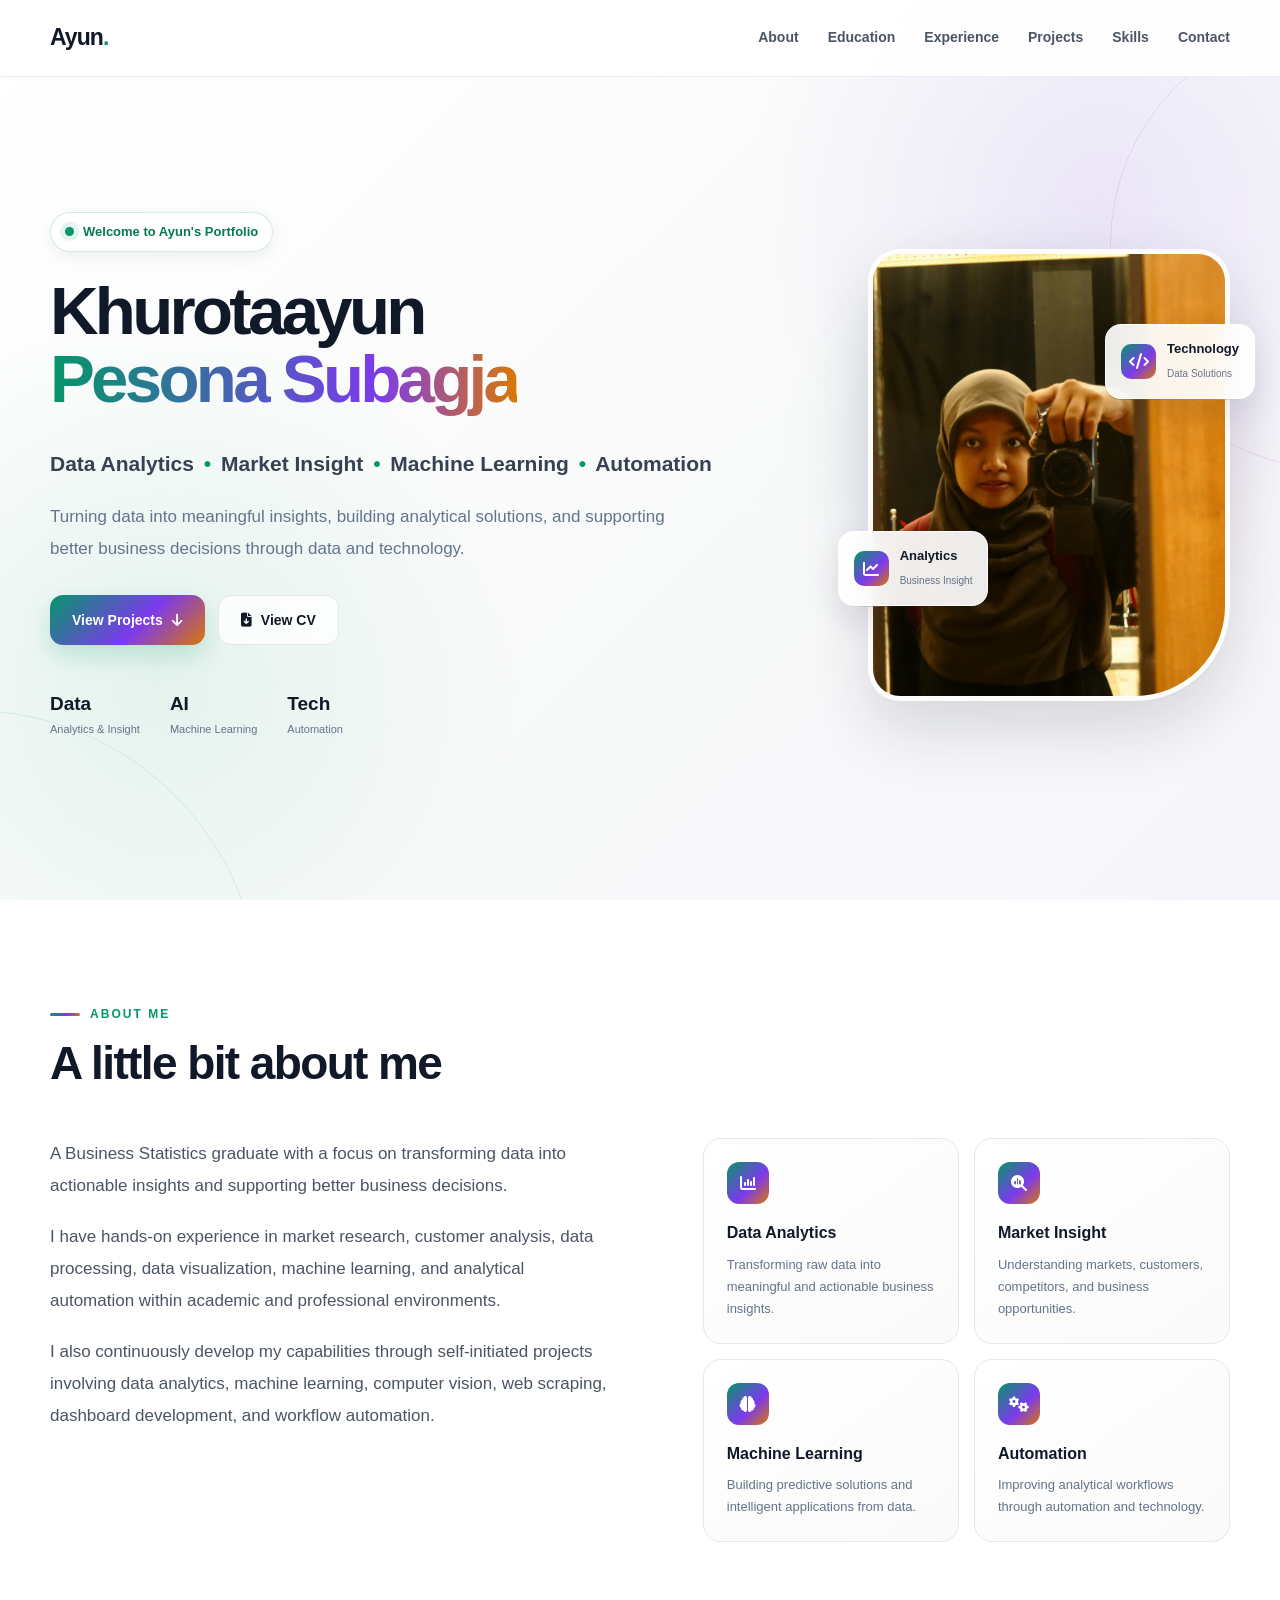
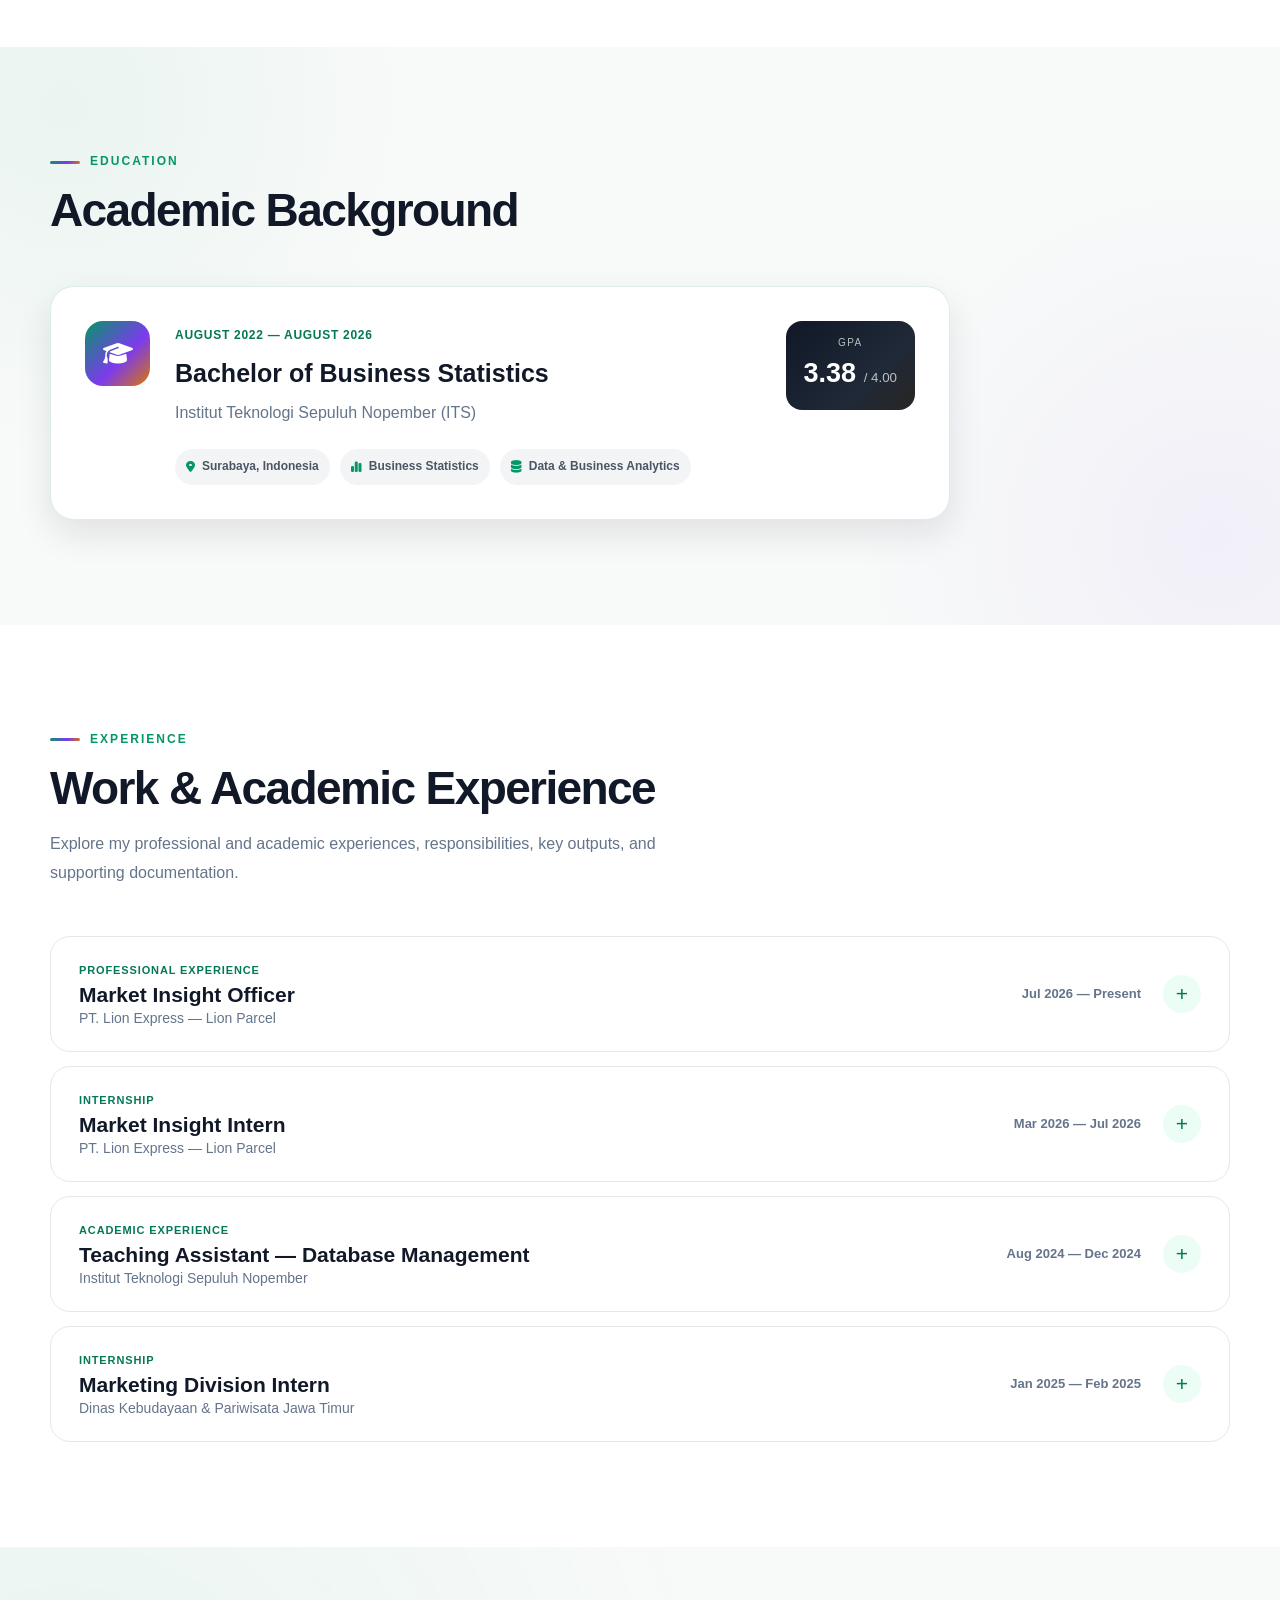
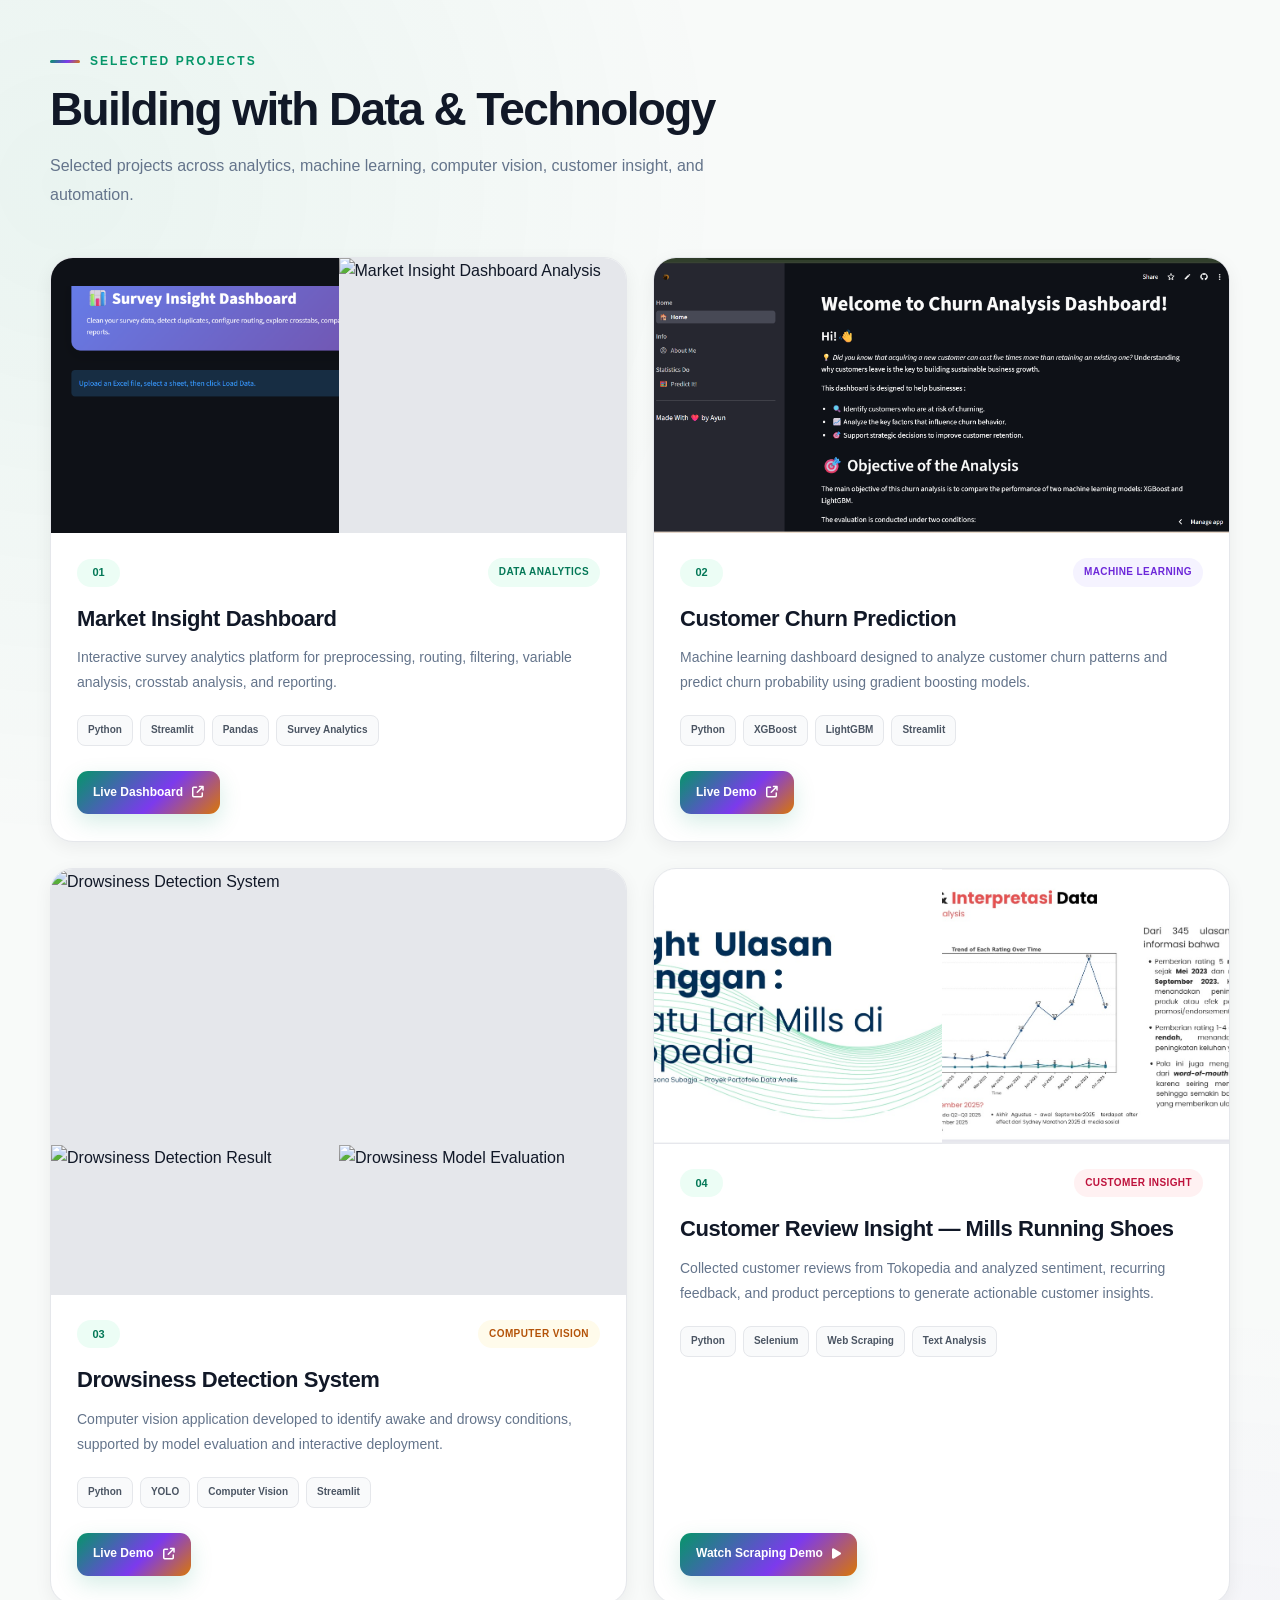
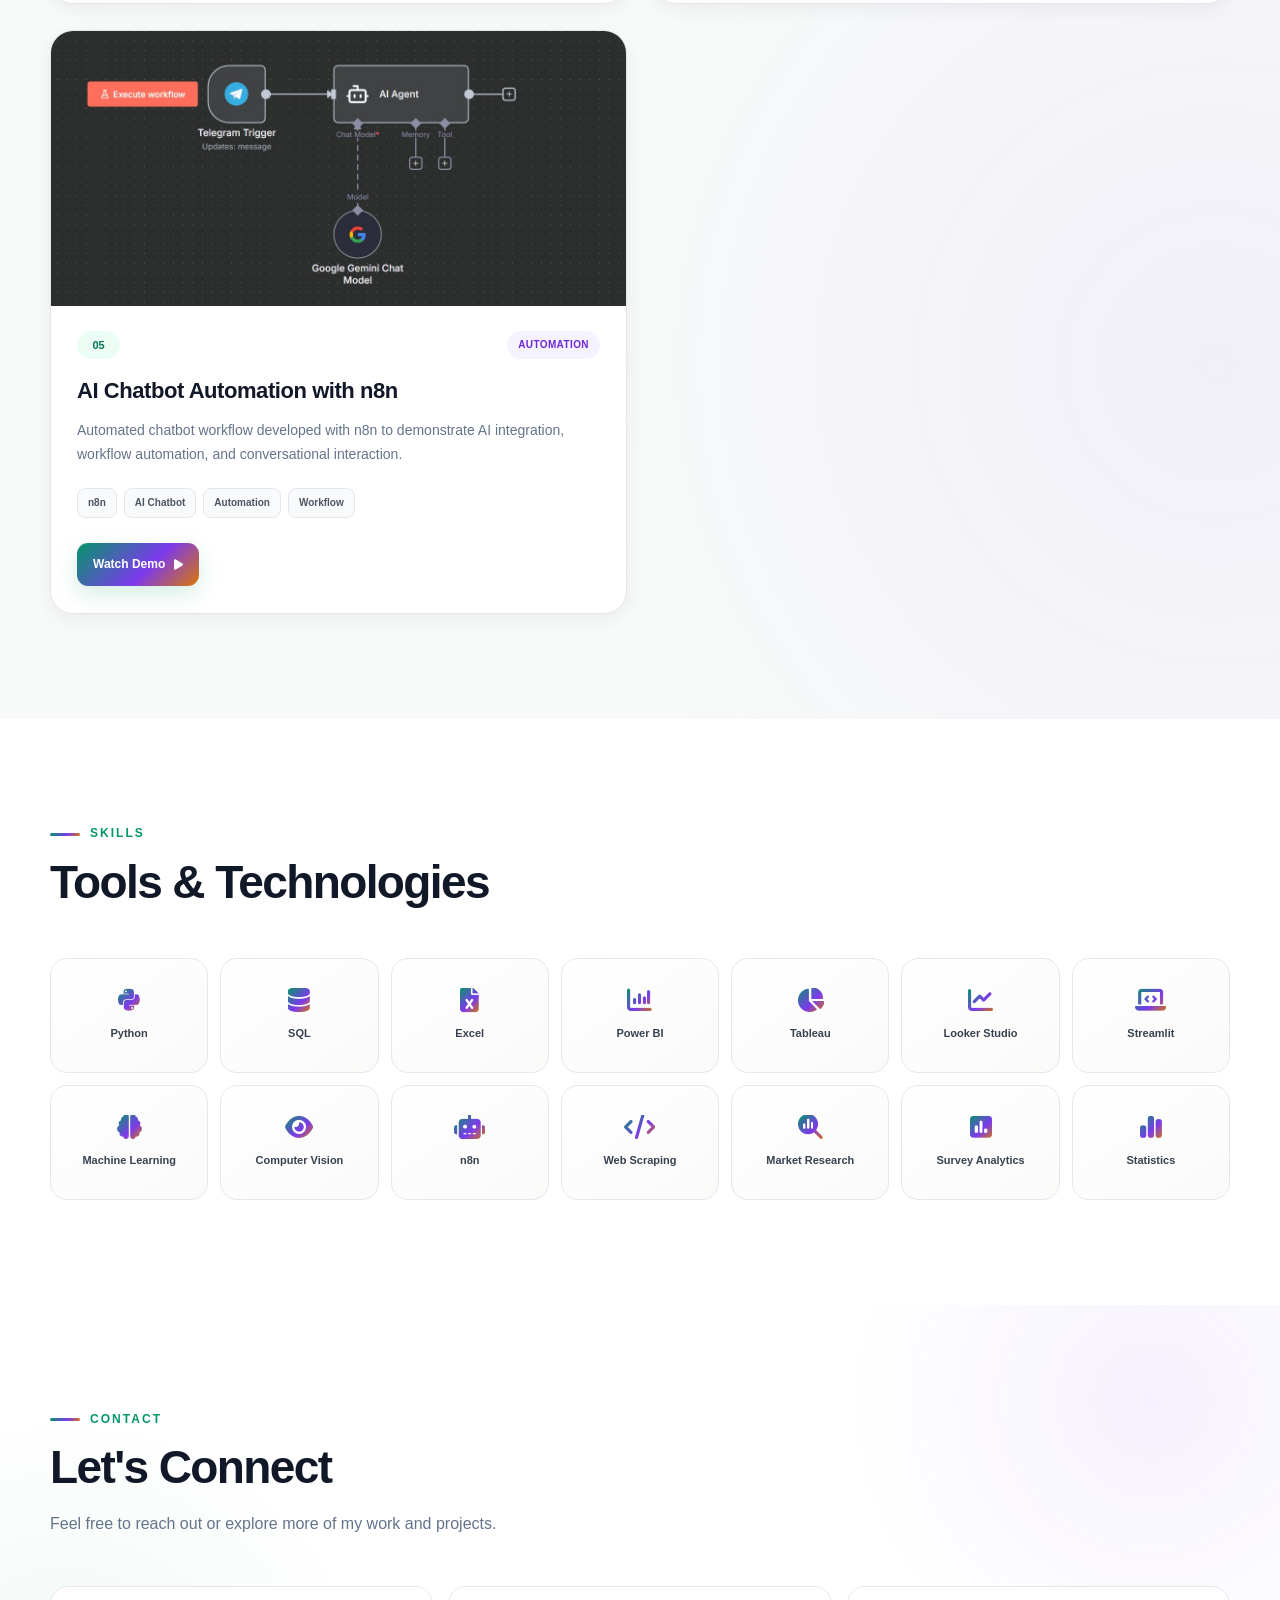
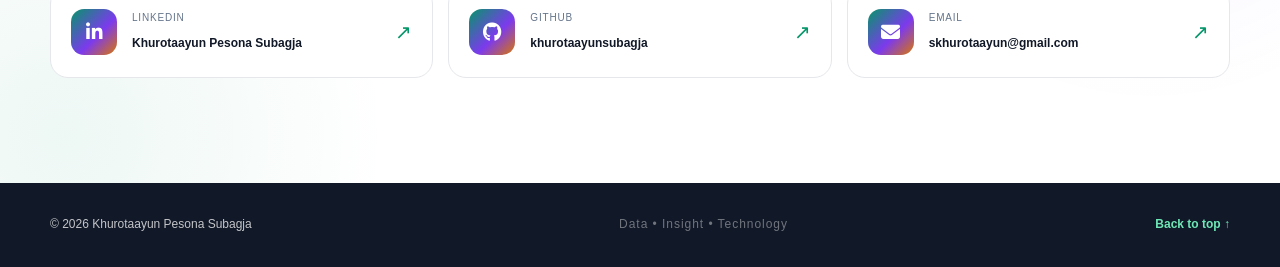
==== commit 9d18dcb8: "Update index.html" ====
--- a/index.html
+++ b/index.html
@@ -709,7 +709,7 @@
 
                                     <img
                                         class="zoomable"
-                                        src="assets/experience/lion-parcel/officer-2.jpeg"
+                                        src="assets/experience/lion-parcel/officer-22.jpeg"
                                         alt="Market Insight Officer activity at Lion Parcel"
                                     >
 
--- a/style.css
+++ b/style.css
@@ -4,64 +4,69 @@
 
 :root {
 
-    --navy: #07111f;
-    --navy-soft: #101c31;
-    --navy-card: #14233d;
-
-    --blue: #2563eb;
-    --blue-dark: #1d4ed8;
-    --blue-soft: #eff6ff;
-
-    --cyan: #06b6d4;
-    --cyan-dark: #0891b2;
-    --cyan-soft: #ecfeff;
+    --dark: #111827;
+    --dark-soft: #1f2937;
+    --dark-card: #273449;
+
+    --emerald: #059669;
+    --emerald-dark: #047857;
+    --emerald-light: #ecfdf5;
 
     --violet: #7c3aed;
-    --violet-soft: #f5f3ff;
-
-    --text-primary: #0f172a;
+    --violet-dark: #6d28d9;
+    --violet-light: #f5f3ff;
+
+    --amber: #d97706;
+    --amber-light: #fffbeb;
+
+    --rose: #e11d48;
+    --rose-light: #fff1f2;
+
+    --text-primary: #111827;
     --text-secondary: #64748b;
-    --text-light: #94a3b8;
 
     --white: #ffffff;
 
     --background: #ffffff;
-    --background-soft: #f8fafc;
-    --background-tech: #f4f8ff;
-
-    --border: #e2e8f0;
+    --background-soft: #f8faf9;
+
+    --border: #e5e7eb;
 
     --gradient-tech:
         linear-gradient(
             135deg,
-            #2563eb 0%,
-            #06b6d4 52%,
-            #7c3aed 100%
+            #059669 0%,
+            #7c3aed 58%,
+            #d97706 100%
+        );
+
+    --gradient-name:
+        linear-gradient(
+            90deg,
+            #059669 0%,
+            #7c3aed 70%,
+            #d97706 100%
         );
 
     --gradient-dark:
         linear-gradient(
             135deg,
-            #07111f 0%,
-            #102342 55%,
-            #172554 100%
+            #111827 0%,
+            #1f2937 65%,
+            #292524 100%
         );
 
     --shadow-sm:
         0 5px 18px
-        rgba(15, 23, 42, 0.06);
+        rgba(17, 24, 39, 0.06);
 
     --shadow-md:
-        0 12px 35px
-        rgba(15, 23, 42, 0.09);
+        0 14px 35px
+        rgba(17, 24, 39, 0.10);
 
     --shadow-lg:
-        0 25px 60px
-        rgba(15, 23, 42, 0.14);
-
-    --radius-sm: 12px;
-    --radius-md: 18px;
-    --radius-lg: 26px;
+        0 28px 65px
+        rgba(17, 24, 39, 0.15);
 }
 
 
@@ -70,14 +75,18 @@
 ============================================================ */
 
 * {
+
+    box-sizing: border-box;
+
     margin: 0;
     padding: 0;
-    box-sizing: border-box;
 }
 
 
 html {
+
     scroll-behavior: smooth;
+
     scroll-padding-top: 90px;
 }
 
@@ -91,10 +100,10 @@
         "Segoe UI",
         sans-serif;
 
+    color: var(--text-primary);
+
     background: var(--background);
 
-    color: var(--text-primary);
-
     line-height: 1.65;
 
     overflow-x: hidden;
@@ -102,23 +111,29 @@
 
 
 body.lightbox-open {
+
     overflow: hidden;
 }
 
 
 img {
+
+    display: block;
+
     max-width: 100%;
-    display: block;
 }
 
 
 a {
+
+    color: inherit;
+
     text-decoration: none;
-    color: inherit;
 }
 
 
 button {
+
     font-family: inherit;
 }
 
@@ -129,10 +144,11 @@
 
 .container {
 
-    width: min(
-        1160px,
-        calc(100% - 48px)
-    );
+    width:
+        min(
+            1180px,
+            calc(100% - 48px)
+        );
 
     margin-inline: auto;
 }
@@ -146,22 +162,20 @@
 }
 
 
-.section-tech {
-
-    position: relative;
+.section-soft {
 
     background:
         radial-gradient(
-            circle at 10% 15%,
-            rgba(37, 99, 235, 0.06),
+            circle at 5% 10%,
+            rgba(5, 150, 105, 0.06),
+            transparent 27%
+        ),
+        radial-gradient(
+            circle at 95% 85%,
+            rgba(124, 58, 237, 0.055),
             transparent 28%
         ),
-        radial-gradient(
-            circle at 90% 80%,
-            rgba(6, 182, 212, 0.06),
-            transparent 25%
-        ),
-        var(--background-soft);
+        #f8faf9;
 }
 
 
@@ -176,15 +190,18 @@
 .section-label {
 
     display: flex;
+
     align-items: center;
+
     gap: 10px;
 
     margin-bottom: 12px;
 
-    color: var(--blue);
+    color: var(--emerald);
 
     font-size: 12px;
-    font-weight: 800;
+
+    font-weight: 850;
 
     letter-spacing: 0.17em;
 
@@ -197,6 +214,7 @@
     content: "";
 
     width: 30px;
+
     height: 3px;
 
     border-radius: 999px;
@@ -207,7 +225,7 @@
 
 .section-title {
 
-    color: var(--navy);
+    color: var(--dark);
 
     font-size:
         clamp(
@@ -216,7 +234,7 @@
             46px
         );
 
-    line-height: 1.15;
+    line-height: 1.16;
 
     letter-spacing: -0.035em;
 }
@@ -224,9 +242,9 @@
 
 .section-description {
 
-    margin-top: 16px;
-
-    max-width: 650px;
+    margin-top: 15px;
+
+    max-width: 680px;
 
     color: var(--text-secondary);
 
@@ -244,18 +262,18 @@
 
     position: fixed;
 
+    z-index: 1000;
+
     top: 0;
+    right: 0;
     left: 0;
-    right: 0;
-
-    z-index: 1000;
 
     background:
         rgba(
             255,
             255,
             255,
-            0.88
+            0.90
         );
 
     backdrop-filter:
@@ -264,10 +282,10 @@
     border-bottom:
         1px solid
         rgba(
-            226,
-            232,
-            240,
-            0.72
+            229,
+            231,
+            235,
+            0.75
         );
 
     transition:
@@ -283,15 +301,15 @@
             255,
             255,
             255,
-            0.96
+            0.97
         );
 
     box-shadow:
         0 8px 30px
         rgba(
-            15,
-            23,
-            42,
+            17,
+            24,
+            39,
             0.07
         );
 }
@@ -304,15 +322,17 @@
     display: flex;
 
     align-items: center;
+
     justify-content: space-between;
 }
 
 
 .logo {
 
-    color: var(--navy);
+    color: var(--dark);
 
     font-size: 23px;
+
     font-weight: 850;
 
     letter-spacing: -0.04em;
@@ -321,7 +341,7 @@
 
 .logo span {
 
-    color: var(--cyan);
+    color: var(--emerald);
 }
 
 
@@ -331,7 +351,7 @@
 
     align-items: center;
 
-    gap: 30px;
+    gap: 29px;
 }
 
 
@@ -339,13 +359,11 @@
 
     position: relative;
 
-    color: #475569;
+    color: #4b5563;
 
     font-size: 14px;
+
     font-weight: 650;
-
-    transition:
-        color 0.2s ease;
 }
 
 
@@ -355,13 +373,14 @@
 
     position: absolute;
 
+    bottom: -8px;
     left: 0;
-    bottom: -8px;
 
     width: 0;
+
     height: 2px;
 
-    border-radius: 10px;
+    border-radius: 999px;
 
     background: var(--gradient-tech);
 
@@ -372,7 +391,7 @@
 
 .nav-links a:hover {
 
-    color: var(--blue);
+    color: var(--emerald-dark);
 }
 
 
@@ -386,16 +405,17 @@
 
     display: none;
 
-    border: 0;
-
     width: 42px;
+
     height: 42px;
 
+    border: none;
+
     border-radius: 12px;
 
-    color: var(--navy);
-
-    background: var(--background-soft);
+    color: var(--dark);
+
+    background: #f3f4f6;
 
     cursor: pointer;
 
@@ -420,9 +440,9 @@
     min-height: 100vh;
 
     padding:
-        150px
+        145px
         0
-        90px;
+        95px;
 
     display: flex;
 
@@ -432,62 +452,43 @@
 
     background:
         radial-gradient(
-            circle at 85% 25%,
-            rgba(6, 182, 212, 0.14),
-            transparent 26%
+            circle at 86% 22%,
+            rgba(124, 58, 237, 0.10),
+            transparent 27%
         ),
         radial-gradient(
-            circle at 15% 75%,
-            rgba(124, 58, 237, 0.09),
+            circle at 12% 75%,
+            rgba(5, 150, 105, 0.09),
             transparent 28%
         ),
         linear-gradient(
             135deg,
             #ffffff 0%,
-            #f8fbff 40%,
-            #eff8ff 100%
-        );
-}
-
-
-.hero-decoration {
+            #f8faf9 55%,
+            #f7f5fb 100%
+        );
+}
+
+
+.hero-orb {
 
     position: absolute;
 
     border-radius: 50%;
 
-    filter: blur(2px);
-
     pointer-events: none;
 }
 
 
-.hero-decoration-one {
-
-    width: 440px;
-    height: 440px;
-
-    right: -250px;
-    top: 60px;
-
-    border:
-        1px solid
-        rgba(
-            37,
-            99,
-            235,
-            0.10
-        );
-}
-
-
-.hero-decoration-two {
-
-    width: 600px;
-    height: 600px;
-
-    left: -430px;
-    bottom: -300px;
+.orb-one {
+
+    width: 450px;
+
+    height: 450px;
+
+    top: 20px;
+
+    right: -280px;
 
     border:
         1px solid
@@ -495,6 +496,27 @@
             124,
             58,
             237,
+            0.13
+        );
+}
+
+
+.orb-two {
+
+    width: 580px;
+
+    height: 580px;
+
+    bottom: -390px;
+
+    left: -320px;
+
+    border:
+        1px solid
+        rgba(
+            5,
+            150,
+            105,
             0.12
         );
 }
@@ -508,103 +530,154 @@
 
     display: grid;
 
+    /*
+       Dibuat lebih lebar untuk tulisan nama.
+       Ini yang memperbaiki nama agar tidak terpotong.
+    */
+
     grid-template-columns:
-        minmax(0, 1.2fr)
-        minmax(320px, 0.8fr);
-
-    gap: 90px;
+        minmax(0, 1.35fr)
+        minmax(300px, 0.65fr);
+
+    gap: 65px;
 
     align-items: center;
 }
 
 
+.hero-content {
+
+    /*
+       Sangat penting agar elemen grid
+       boleh mengecil dan teks tidak overflow.
+    */
+
+    min-width: 0;
+}
+
+
 .hero-badge {
 
     display: inline-flex;
 
     align-items: center;
+
     gap: 9px;
 
     padding:
         8px
         14px;
 
-    margin-bottom: 22px;
+    margin-bottom: 25px;
 
     border:
         1px solid
         rgba(
-            37,
-            99,
-            235,
-            0.15
+            5,
+            150,
+            105,
+            0.18
         );
 
     border-radius: 999px;
+
+    color: var(--emerald-dark);
 
     background:
         rgba(
             255,
             255,
             255,
-            0.8
-        );
-
-    color: var(--blue);
+            0.82
+        );
 
     font-size: 13px;
+
     font-weight: 750;
 
     box-shadow: var(--shadow-sm);
 }
 
 
-.hero-badge-dot {
-
-    width: 8px;
-    height: 8px;
+.hero-dot {
+
+    width: 9px;
+
+    height: 9px;
 
     border-radius: 50%;
 
-    background: var(--cyan);
+    background: var(--emerald);
 
     box-shadow:
         0 0 0 5px
         rgba(
-            6,
-            182,
-            212,
+            5,
+            150,
+            105,
             0.10
         );
 }
 
 
+/* ============================================================
+   HERO NAME — FIX CUT OFF
+============================================================ */
+
 .hero-content h1 {
 
-    max-width: 760px;
-
-    margin-bottom: 22px;
-
-    color: var(--navy);
+    width: 100%;
+
+    max-width: 100%;
+
+    margin-bottom: 25px;
+
+    color: var(--dark);
 
     font-size:
         clamp(
-            48px,
-            6vw,
+            52px,
+            5.25vw,
             78px
         );
 
-    line-height: 0.98;
+    line-height: 1.02;
 
     letter-spacing: -0.055em;
-}
-
-
-.hero-content h1 span {
+
+    white-space: normal;
+
+    overflow: visible;
+
+    word-break: normal;
+
+    overflow-wrap: normal;
+}
+
+
+.name-first {
 
     display: block;
 
-    background: var(--gradient-tech);
+    width: fit-content;
+
+    max-width: 100%;
+
+    color: var(--dark);
+}
+
+
+.name-last {
+
+    display: block;
+
+    width: fit-content;
+
+    max-width: 100%;
+
+    padding-bottom: 8px;
+
+    background: var(--gradient-name);
 
     -webkit-background-clip: text;
 
@@ -616,36 +689,38 @@
 
 .hero-content h2 {
 
-    max-width: 720px;
-
-    color: #334155;
+    max-width: 760px;
+
+    color: #374151;
 
     font-size:
         clamp(
-            17px,
-            2vw,
-            22px
-        );
-
-    font-weight: 700;
-
-    line-height: 1.6;
+            16px,
+            1.7vw,
+            21px
+        );
+
+    font-weight: 750;
+
+    line-height: 1.65;
 }
 
 
 .hero-content h2 span {
 
-    color: var(--cyan);
-
-    margin: 0 4px;
+    color: var(--emerald);
+
+    margin:
+        0
+        4px;
 }
 
 
 .hero-description {
 
-    max-width: 650px;
-
-    margin-top: 21px;
+    max-width: 660px;
+
+    margin-top: 20px;
 
     color: var(--text-secondary);
 
@@ -661,9 +736,9 @@
 
     flex-wrap: wrap;
 
-    gap: 14px;
-
-    margin-top: 32px;
+    gap: 13px;
+
+    margin-top: 31px;
 }
 
 
@@ -678,19 +753,20 @@
     display: inline-flex;
 
     align-items: center;
+
     justify-content: center;
 
-    gap: 10px;
+    gap: 9px;
 
     border-radius: 13px;
 
     font-size: 14px;
+
     font-weight: 750;
 
     transition:
         transform 0.25s ease,
-        box-shadow 0.25s ease,
-        border-color 0.25s ease;
+        box-shadow 0.25s ease;
 }
 
 
@@ -703,10 +779,10 @@
     box-shadow:
         0 10px 25px
         rgba(
-            37,
-            99,
-            235,
-            0.22
+            5,
+            150,
+            105,
+            0.20
         );
 }
 
@@ -717,31 +793,31 @@
         translateY(-3px);
 
     box-shadow:
-        0 16px 35px
+        0 16px 34px
         rgba(
-            37,
-            99,
-            235,
-            0.30
+            124,
+            58,
+            237,
+            0.20
         );
 }
 
 
 .btn-secondary {
 
-    color: var(--navy);
+    color: var(--dark);
+
+    border:
+        1px solid
+        var(--border);
 
     background:
         rgba(
             255,
             255,
             255,
-            0.78
-        );
-
-    border:
-        1px solid
-        var(--border);
+            0.82
+        );
 }
 
 
@@ -750,14 +826,6 @@
     transform:
         translateY(-3px);
 
-    border-color:
-        rgba(
-            37,
-            99,
-            235,
-            0.3
-        );
-
     box-shadow: var(--shadow-md);
 }
 
@@ -768,9 +836,9 @@
 
     flex-wrap: wrap;
 
-    gap: 28px;
-
-    margin-top: 45px;
+    gap: 30px;
+
+    margin-top: 43px;
 }
 
 
@@ -779,14 +847,12 @@
     display: flex;
 
     flex-direction: column;
-
-    gap: 1px;
 }
 
 
 .hero-focus strong {
 
-    color: var(--navy);
+    color: var(--dark);
 
     font-size: 19px;
 }
@@ -796,7 +862,7 @@
 
     color: var(--text-secondary);
 
-    font-size: 12px;
+    font-size: 11px;
 }
 
 
@@ -814,22 +880,23 @@
 
     position: absolute;
 
-    width: 360px;
-    height: 360px;
-
-    top: 45px;
+    top: 40px;
+
+    width: 350px;
+
+    height: 350px;
 
     border-radius: 50%;
 
     background:
         linear-gradient(
             135deg,
-            rgba(37, 99, 235, 0.18),
-            rgba(6, 182, 212, 0.18),
-            rgba(124, 58, 237, 0.16)
-        );
-
-    filter: blur(40px);
+            rgba(5, 150, 105, 0.18),
+            rgba(124, 58, 237, 0.16),
+            rgba(217, 119, 6, 0.13)
+        );
+
+    filter: blur(45px);
 }
 
 
@@ -837,22 +904,15 @@
 
     position: relative;
 
-    width: min(
-        390px,
-        100%
-    );
+    width:
+        min(
+            365px,
+            100%
+        );
 
     aspect-ratio: 4 / 5;
 
     overflow: hidden;
-
-    border-radius:
-        34px
-        34px
-        110px
-        34px;
-
-    background: #e2e8f0;
 
     border:
         5px solid
@@ -860,57 +920,48 @@
             255,
             255,
             255,
-            0.88
-        );
+            0.92
+        );
+
+    border-radius:
+        32px
+        32px
+        95px
+        32px;
+
+    background: #e5e7eb;
 
     box-shadow: var(--shadow-lg);
 }
 
 
-.hero-photo::after {
-
-    content: "";
+.hero-photo img {
+
+    width: 100%;
+
+    height: 100%;
+
+    object-fit: cover;
+
+    object-position: center;
+}
+
+
+.floating-card {
 
     position: absolute;
 
-    inset: 0;
-
-    background:
-        linear-gradient(
-            to top,
-            rgba(7, 17, 31, 0.10),
-            transparent 40%
-        );
-
-    pointer-events: none;
-}
-
-
-.hero-photo img {
-
-    width: 100%;
-    height: 100%;
-
-    object-fit: cover;
-    object-position: center;
-}
-
-
-.floating-card {
-
-    position: absolute;
-
-    z-index: 4;
+    z-index: 3;
 
     display: flex;
 
     align-items: center;
 
-    gap: 12px;
+    gap: 11px;
 
     padding:
         13px
-        16px;
+        15px;
 
     border:
         1px solid
@@ -918,7 +969,7 @@
             255,
             255,
             255,
-            0.8
+            0.85
         );
 
     border-radius: 16px;
@@ -928,18 +979,20 @@
             255,
             255,
             255,
-            0.90
-        );
-
-    backdrop-filter: blur(12px);
+            0.92
+        );
+
+    backdrop-filter:
+        blur(12px);
 
     box-shadow: var(--shadow-md);
 }
 
 
-.floating-card i {
+.floating-icon {
 
     width: 35px;
+
     height: 35px;
 
     display: grid;
@@ -958,7 +1011,7 @@
 
     display: block;
 
-    color: var(--navy);
+    color: var(--dark);
 
     font-size: 13px;
 }
@@ -968,21 +1021,23 @@
 
     color: var(--text-secondary);
 
-    font-size: 11px;
+    font-size: 10px;
 }
 
 
 .floating-card-one {
 
-    left: -45px;
+    left: -30px;
+
     bottom: 95px;
 }
 
 
 .floating-card-two {
 
-    right: -30px;
-    top: 80px;
+    right: -25px;
+
+    top: 75px;
 }
 
 
@@ -995,18 +1050,16 @@
     display: grid;
 
     grid-template-columns:
-        minmax(0, 1.05fr)
-        minmax(0, 0.95fr);
+        1.05fr
+        0.95fr;
 
     gap: 70px;
-
-    align-items: start;
 }
 
 
 .about-main {
 
-    padding-right: 30px;
+    padding-right: 20px;
 }
 
 
@@ -1014,7 +1067,7 @@
 
     margin-bottom: 18px;
 
-    color: #475569;
+    color: #4b5563;
 
     font-size: 17px;
 
@@ -1047,13 +1100,12 @@
         linear-gradient(
             145deg,
             #ffffff,
-            #f8fbff
+            #fafaf9
         );
 
     transition:
         transform 0.25s ease,
-        box-shadow 0.25s ease,
-        border-color 0.25s ease;
+        box-shadow 0.25s ease;
 }
 
 
@@ -1062,14 +1114,6 @@
     transform:
         translateY(-5px);
 
-    border-color:
-        rgba(
-            37,
-            99,
-            235,
-            0.22
-        );
-
     box-shadow: var(--shadow-md);
 }
 
@@ -1077,14 +1121,15 @@
 .about-highlight-icon {
 
     width: 42px;
+
     height: 42px;
 
-    margin-bottom: 18px;
-
     display: grid;
 
     place-items: center;
 
+    margin-bottom: 16px;
+
     border-radius: 12px;
 
     color: white;
@@ -1095,9 +1140,9 @@
 
 .about-highlight h3 {
 
-    margin-bottom: 8px;
-
-    color: var(--navy);
+    margin-bottom: 7px;
+
+    color: var(--dark);
 
     font-size: 16px;
 }
@@ -1134,21 +1179,15 @@
     border:
         1px solid
         rgba(
-            37,
-            99,
-            235,
-            0.13
+            5,
+            150,
+            105,
+            0.15
         );
 
     border-radius: 24px;
 
-    background:
-        rgba(
-            255,
-            255,
-            255,
-            0.88
-        );
+    background: white;
 
     box-shadow: var(--shadow-md);
 }
@@ -1157,6 +1196,7 @@
 .education-icon {
 
     width: 65px;
+
     height: 65px;
 
     display: grid;
@@ -1167,18 +1207,9 @@
 
     color: white;
 
+    background: var(--gradient-tech);
+
     font-size: 24px;
-
-    background: var(--gradient-tech);
-
-    box-shadow:
-        0 12px 25px
-        rgba(
-            37,
-            99,
-            235,
-            0.20
-        );
 }
 
 
@@ -1186,11 +1217,11 @@
 
     display: flex;
 
+    align-items: flex-start;
+
     justify-content: space-between;
 
     gap: 30px;
-
-    align-items: flex-start;
 }
 
 
@@ -1200,9 +1231,10 @@
 
     margin-bottom: 8px;
 
-    color: var(--blue);
+    color: var(--emerald-dark);
 
     font-size: 12px;
+
     font-weight: 800;
 
     letter-spacing: 0.06em;
@@ -1213,11 +1245,9 @@
 
 .education-content h3 {
 
-    color: var(--navy);
+    color: var(--dark);
 
     font-size: 25px;
-
-    line-height: 1.35;
 }
 
 
@@ -1226,8 +1256,6 @@
     margin-top: 5px;
 
     color: var(--text-secondary);
-
-    font-size: 16px;
 }
 
 
@@ -1239,12 +1267,12 @@
         14px
         18px;
 
+    border-radius: 16px;
+
+    color: white;
+
     text-align: center;
 
-    border-radius: 16px;
-
-    color: white;
-
     background: var(--gradient-dark);
 }
 
@@ -1257,22 +1285,18 @@
 
     letter-spacing: 0.14em;
 
-    opacity: 0.72;
+    opacity: 0.7;
 }
 
 
 .gpa-card strong {
 
     font-size: 27px;
-
-    line-height: 1.2;
 }
 
 
 .gpa-card small {
 
-    font-size: 11px;
-
     opacity: 0.7;
 }
 
@@ -1283,9 +1307,9 @@
 
     flex-wrap: wrap;
 
-    gap: 12px;
-
-    margin-top: 24px;
+    gap: 10px;
+
+    margin-top: 23px;
 }
 
 
@@ -1299,22 +1323,23 @@
 
     padding:
         8px
-        12px;
+        11px;
 
     border-radius: 999px;
 
-    color: #475569;
-
-    background: #f1f5f9;
+    color: #4b5563;
+
+    background: #f3f4f6;
 
     font-size: 12px;
+
     font-weight: 650;
 }
 
 
 .education-details i {
 
-    color: var(--blue);
+    color: var(--emerald);
 }
 
 
@@ -1345,31 +1370,19 @@
     background: white;
 
     transition:
-        border-color 0.25s ease,
-        box-shadow 0.25s ease;
-}
-
-
-.experience-item:hover {
+        box-shadow 0.25s ease,
+        border-color 0.25s ease;
+}
+
+
+.experience-item.active {
 
     border-color:
         rgba(
-            37,
-            99,
-            235,
-            0.22
-        );
-}
-
-
-.experience-item.active {
-
-    border-color:
-        rgba(
-            37,
-            99,
-            235,
-            0.32
+            5,
+            150,
+            105,
+            0.30
         );
 
     box-shadow: var(--shadow-md);
@@ -1386,82 +1399,80 @@
 
     display: flex;
 
+    align-items: center;
+
     justify-content: space-between;
 
-    gap: 30px;
+    gap: 25px;
+
+    border: 0;
+
+    text-align: left;
+
+    background: transparent;
+
+    cursor: pointer;
+}
+
+
+.experience-main {
+
+    min-width: 0;
+}
+
+
+.experience-type {
+
+    display: inline-block;
+
+    margin-bottom: 7px;
+
+    color: var(--emerald-dark);
+
+    font-size: 11px;
+
+    font-weight: 800;
+
+    letter-spacing: 0.08em;
+
+    text-transform: uppercase;
+}
+
+
+.experience-main h3 {
+
+    color: var(--dark);
+
+    font-size: 21px;
+}
+
+
+.experience-main p {
+
+    margin-top: 3px;
+
+    color: var(--text-secondary);
+
+    font-size: 14px;
+}
+
+
+.experience-right {
+
+    display: flex;
 
     align-items: center;
 
-    border: 0;
-
-    background: transparent;
-
-    text-align: left;
-
-    cursor: pointer;
-}
-
-
-.experience-main {
-
-    min-width: 0;
-}
-
-
-.experience-type {
-
-    display: inline-block;
-
-    margin-bottom: 7px;
-
-    color: var(--blue);
-
-    font-size: 11px;
-    font-weight: 800;
-
-    letter-spacing: 0.08em;
-
-    text-transform: uppercase;
-}
-
-
-.experience-main h3 {
-
-    color: var(--navy);
-
-    font-size: 21px;
-
-    line-height: 1.4;
-}
-
-
-.experience-main p {
-
-    margin-top: 3px;
+    gap: 22px;
+}
+
+
+.experience-year {
 
     color: var(--text-secondary);
 
-    font-size: 14px;
-}
-
-
-.experience-right {
-
-    display: flex;
-
-    align-items: center;
-
-    gap: 23px;
-
-    flex-shrink: 0;
-}
-
-
-.experience-year {
-
-    color: var(--text-secondary);
-
     font-size: 13px;
+
     font-weight: 650;
 
     white-space: nowrap;
@@ -1471,26 +1482,24 @@
 .experience-chevron {
 
     width: 38px;
+
     height: 38px;
 
     display: grid;
 
     place-items: center;
 
-    flex-shrink: 0;
-
     border-radius: 50%;
 
-    color: var(--blue);
-
-    background: var(--blue-soft);
+    color: var(--emerald-dark);
+
+    background: var(--emerald-light);
 
     font-size: 21px;
 
     transition:
         transform 0.3s ease,
-        background 0.3s ease,
-        color 0.3s ease;
+        background 0.3s ease;
 }
 
 
@@ -1535,15 +1544,15 @@
     display: grid;
 
     grid-template-columns:
-        minmax(0, 1.1fr)
-        minmax(280px, 0.9fr);
-
-    gap: 50px;
+        1.1fr
+        0.9fr;
+
+    gap: 45px;
 
     padding:
-        15px
+        10px
         28px
-        35px;
+        34px;
 }
 
 
@@ -1552,41 +1561,39 @@
     margin:
         14px
         0
-        13px;
-
-    color: var(--navy);
+        12px;
+
+    color: var(--dark);
+
+    font-size: 13px;
+
+    letter-spacing: 0.08em;
+
+    text-transform: uppercase;
+}
+
+
+.experience-information ul {
+
+    padding-left: 20px;
+
+    color: var(--text-secondary);
+}
+
+
+.experience-information li {
+
+    margin-bottom: 10px;
 
     font-size: 14px;
 
-    text-transform: uppercase;
-
-    letter-spacing: 0.08em;
-}
-
-
-.experience-information ul {
-
-    padding-left: 20px;
-
-    color: var(--text-secondary);
-}
-
-
-.experience-information li {
-
-    margin-bottom: 10px;
-
-    padding-left: 3px;
-
-    font-size: 14px;
-
     line-height: 1.75;
 }
 
 
 .experience-information li::marker {
 
-    color: var(--cyan);
+    color: var(--emerald);
 }
 
 
@@ -1609,26 +1616,25 @@
     border:
         1px solid
         rgba(
-            37,
-            99,
-            235,
-            0.12
+            5,
+            150,
+            105,
+            0.15
         );
 
     border-radius: 999px;
 
-    color: var(--blue-dark);
-
-    background: var(--blue-soft);
+    color: var(--emerald-dark);
+
+    background: var(--emerald-light);
 
     font-size: 11px;
+
     font-weight: 700;
 }
 
 
 .experience-gallery {
-
-    align-self: start;
 
     display: grid;
 
@@ -1636,21 +1642,24 @@
         repeat(2, 1fr);
 
     gap: 10px;
+
+    align-self: start;
 }
 
 
 .experience-gallery img {
 
     width: 100%;
+
     height: 165px;
 
     object-fit: cover;
 
     border-radius: 14px;
 
+    background: #e5e7eb;
+
     cursor: zoom-in;
-
-    background: #e2e8f0;
 
     transition:
         transform 0.25s ease,
@@ -1667,9 +1676,11 @@
 }
 
 
-.experience-gallery img:first-child:nth-last-child(3) {
-
-    grid-column: span 2;
+.experience-gallery
+img:first-child:nth-last-child(3) {
+
+    grid-column:
+        span 2;
 
     height: 210px;
 }
@@ -1707,25 +1718,13 @@
 
     border:
         1px solid
-        rgba(
-            37,
-            99,
-            235,
-            0.12
-        );
+        var(--border);
 
     border-radius: 23px;
 
     background: white;
 
-    box-shadow:
-        0 10px 30px
-        rgba(
-            15,
-            23,
-            42,
-            0.055
-        );
+    box-shadow: var(--shadow-sm);
 
     transition:
         transform 0.3s ease,
@@ -1741,20 +1740,13 @@
 
     border-color:
         rgba(
-            6,
-            182,
-            212,
-            0.38
-        );
-
-    box-shadow:
-        0 24px 55px
-        rgba(
-            37,
-            99,
-            235,
-            0.13
-        );
+            124,
+            58,
+            237,
+            0.25
+        );
+
+    box-shadow: var(--shadow-lg);
 }
 
 
@@ -1764,13 +1756,14 @@
 
     overflow: hidden;
 
-    background: #e2e8f0;
+    background: #e5e7eb;
 }
 
 
 .project-cover img {
 
     width: 100%;
+
     height: 100%;
 
     object-fit: cover;
@@ -1778,12 +1771,11 @@
     cursor: zoom-in;
 
     transition:
-        transform 0.45s ease;
-}
-
-
-.project-card:hover
-.project-cover img {
+        transform 0.4s ease;
+}
+
+
+.project-cover img:hover {
 
     transform:
         scale(1.025);
@@ -1796,7 +1788,7 @@
 
     overflow: hidden;
 
-    background: #e2e8f0;
+    background: #e5e7eb;
 }
 
 
@@ -1810,6 +1802,7 @@
 .project-gallery img {
 
     width: 100%;
+
     height: 275px;
 
     object-fit: cover;
@@ -1824,7 +1817,7 @@
 .project-gallery img:hover {
 
     transform:
-        scale(1.03);
+        scale(1.025);
 }
 
 
@@ -1848,24 +1841,12 @@
 .project-mini-gallery img {
 
     width: 100%;
+
     height: 150px;
 
     object-fit: cover;
 
     cursor: zoom-in;
-}
-
-
-.project-mini-gallery.single-secondary {
-
-    grid-template-columns: 1fr;
-}
-
-
-.project-mini-gallery.single-secondary
-img {
-
-    height: 180px;
 }
 
 
@@ -1888,11 +1869,11 @@
 
     display: flex;
 
+    align-items: center;
+
     justify-content: space-between;
 
-    align-items: center;
-
-    gap: 12px;
+    gap: 10px;
 
     margin-bottom: 17px;
 }
@@ -1901,6 +1882,7 @@
 .project-number {
 
     min-width: 43px;
+
     height: 28px;
 
     padding:
@@ -1910,20 +1892,17 @@
     display: inline-flex;
 
     align-items: center;
+
     justify-content: center;
 
     border-radius: 999px;
 
-    color: var(--blue);
-
-    background:
-        linear-gradient(
-            135deg,
-            rgba(37, 99, 235, 0.11),
-            rgba(6, 182, 212, 0.12)
-        );
+    color: var(--emerald-dark);
+
+    background: var(--emerald-light);
 
     font-size: 11px;
+
     font-weight: 850;
 }
 
@@ -1937,6 +1916,7 @@
     border-radius: 999px;
 
     font-size: 10px;
+
     font-weight: 800;
 
     letter-spacing: 0.04em;
@@ -1947,9 +1927,9 @@
 
 .project-category.analytics {
 
-    color: #1d4ed8;
-
-    background: #eff6ff;
+    color: #047857;
+
+    background: #ecfdf5;
 }
 
 
@@ -1963,25 +1943,25 @@
 
 .project-category.computer-vision {
 
-    color: #0e7490;
-
-    background: #ecfeff;
+    color: #b45309;
+
+    background: #fffbeb;
 }
 
 
 .project-category.customer-insight {
 
-    color: #047857;
-
-    background: #ecfdf5;
+    color: #be123c;
+
+    background: #fff1f2;
 }
 
 
 .project-category.automation {
 
-    color: #be185d;
-
-    background: #fdf2f8;
+    color: #6d28d9;
+
+    background: #f5f3ff;
 }
 
 
@@ -1989,7 +1969,7 @@
 
     margin-bottom: 12px;
 
-    color: var(--navy);
+    color: var(--dark);
 
     font-size: 22px;
 
@@ -2017,7 +1997,7 @@
 
     gap: 7px;
 
-    margin-top: 22px;
+    margin-top: 21px;
 }
 
 
@@ -2033,11 +2013,12 @@
 
     border-radius: 8px;
 
-    color: #475569;
-
-    background: #f8fafc;
+    color: #4b5563;
+
+    background: #f9fafb;
 
     font-size: 10px;
+
     font-weight: 700;
 }
 
@@ -2061,6 +2042,7 @@
     display: inline-flex;
 
     align-items: center;
+
     justify-content: center;
 
     gap: 9px;
@@ -2072,15 +2054,16 @@
     background: var(--gradient-tech);
 
     font-size: 12px;
+
     font-weight: 750;
 
     box-shadow:
-        0 8px 20px
+        0 8px 22px
         rgba(
-            37,
-            99,
-            235,
-            0.18
+            5,
+            150,
+            105,
+            0.17
         );
 
     transition:
@@ -2095,12 +2078,12 @@
         translateY(-2px);
 
     box-shadow:
-        0 13px 27px
+        0 13px 28px
         rgba(
-            6,
-            182,
-            212,
-            0.26
+            124,
+            58,
+            237,
+            0.20
         );
 }
 
@@ -2127,35 +2110,37 @@
 
     min-height: 115px;
 
-    padding: 20px 12px;
+    padding:
+        20px
+        12px;
 
     display: flex;
 
     flex-direction: column;
 
+    align-items: center;
+
     justify-content: center;
-    align-items: center;
 
     gap: 11px;
-
-    text-align: center;
 
     border:
         1px solid
         var(--border);
 
     border-radius: 17px;
+
+    text-align: center;
 
     background:
         linear-gradient(
             145deg,
             #ffffff,
-            #f8fbff
+            #fafaf9
         );
 
     transition:
         transform 0.25s ease,
-        border-color 0.25s ease,
         box-shadow 0.25s ease;
 }
 
@@ -2165,14 +2150,6 @@
     transform:
         translateY(-5px);
 
-    border-color:
-        rgba(
-            37,
-            99,
-            235,
-            0.25
-        );
-
     box-shadow: var(--shadow-md);
 }
 
@@ -2193,9 +2170,10 @@
 
 .skill-card span {
 
-    color: #334155;
+    color: #374151;
 
     font-size: 11px;
+
     font-weight: 750;
 }
 
@@ -2209,12 +2187,12 @@
     background:
         radial-gradient(
             circle at 90% 20%,
-            rgba(6, 182, 212, 0.09),
+            rgba(124, 58, 237, 0.07),
             transparent 25%
         ),
         radial-gradient(
             circle at 5% 90%,
-            rgba(124, 58, 237, 0.07),
+            rgba(5, 150, 105, 0.07),
             transparent 25%
         );
 }
@@ -2258,7 +2236,6 @@
 
     transition:
         transform 0.25s ease,
-        border-color 0.25s ease,
         box-shadow 0.25s ease;
 }
 
@@ -2268,14 +2245,6 @@
     transform:
         translateY(-4px);
 
-    border-color:
-        rgba(
-            37,
-            99,
-            235,
-            0.28
-        );
-
     box-shadow: var(--shadow-md);
 }
 
@@ -2283,6 +2252,7 @@
 .contact-icon {
 
     width: 46px;
+
     height: 46px;
 
     display: grid;
@@ -2309,27 +2279,25 @@
 
     font-size: 10px;
 
+    letter-spacing: 0.08em;
+
     text-transform: uppercase;
-
-    letter-spacing: 0.08em;
 }
 
 
 .contact-card strong {
 
-    display: block;
+    color: var(--dark);
+
+    font-size: 12px;
 
     overflow-wrap: anywhere;
-
-    color: var(--navy);
-
-    font-size: 12px;
 }
 
 
 .contact-arrow {
 
-    color: var(--blue);
+    color: var(--emerald);
 
     font-size: 20px;
 }
@@ -2350,10 +2318,10 @@
             255,
             255,
             255,
-            0.72
-        );
-
-    background: var(--navy);
+            0.75
+        );
+
+    background: var(--dark);
 }
 
 
@@ -2361,9 +2329,9 @@
 
     display: flex;
 
+    align-items: center;
+
     justify-content: space-between;
-
-    align-items: center;
 
     gap: 20px;
 
@@ -2378,7 +2346,7 @@
             255,
             255,
             255,
-            0.42
+            0.40
         );
 
     letter-spacing: 0.08em;
@@ -2387,7 +2355,7 @@
 
 .footer-container a {
 
-    color: var(--cyan);
+    color: #6ee7b7;
 
     font-weight: 700;
 }
@@ -2407,15 +2375,16 @@
 
     position: fixed;
 
+    z-index: 5000;
+
     inset: 0;
 
-    z-index: 5000;
-
     padding: 40px;
 
     display: flex;
 
     align-items: center;
+
     justify-content: center;
 
     visibility: hidden;
@@ -2424,10 +2393,10 @@
 
     background:
         rgba(
-            4,
             10,
-            20,
-            0.94
+            12,
+            18,
+            0.95
         );
 
     backdrop-filter: blur(8px);
@@ -2448,10 +2417,7 @@
 
 .lightbox img {
 
-    max-width: min(
-        1100px,
-        92vw
-    );
+    max-width: 92vw;
 
     max-height: 86vh;
 
@@ -2465,7 +2431,7 @@
             0,
             0,
             0,
-            0.45
+            0.48
         );
 }
 
@@ -2474,13 +2440,15 @@
 
     position: absolute;
 
-    top: 24px;
-    right: 30px;
+    top: 23px;
+
+    right: 29px;
 
     width: 44px;
+
     height: 44px;
 
-    border: 0;
+    border: none;
 
     border-radius: 50%;
 
@@ -2491,32 +2459,17 @@
             255,
             255,
             255,
-            0.11
+            0.12
         );
 
     font-size: 29px;
 
     cursor: pointer;
-
-    transition:
-        background 0.2s ease;
-}
-
-
-.lightbox-close:hover {
-
-    background:
-        rgba(
-            255,
-            255,
-            255,
-            0.19
-        );
 }
 
 
 /* ============================================================
-   SCROLL REVEAL
+   REVEAL
 ============================================================ */
 
 .reveal {
@@ -2545,15 +2498,38 @@
    RESPONSIVE
 ============================================================ */
 
-@media (max-width: 1080px) {
+@media (max-width: 1100px) {
 
     .hero-layout {
 
         grid-template-columns:
-            1fr
-            360px;
-
-        gap: 50px;
+            minmax(0, 1.15fr)
+            330px;
+
+        gap: 45px;
+    }
+
+
+    .hero-content h1 {
+
+        font-size:
+            clamp(
+                48px,
+                5vw,
+                66px
+            );
+    }
+
+
+    .floating-card-one {
+
+        left: -10px;
+    }
+
+
+    .floating-card-two {
+
+        right: -5px;
     }
 
 
@@ -2563,18 +2539,6 @@
             repeat(5, 1fr);
     }
 
-
-    .floating-card-one {
-
-        left: -15px;
-    }
-
-
-    .floating-card-two {
-
-        right: -10px;
-    }
-
 }
 
 
@@ -2600,8 +2564,10 @@
         position: absolute;
 
         top: 76px;
+
+        right: 0;
+
         left: 0;
-        right: 0;
 
         padding:
             14px
@@ -2609,8 +2575,6 @@
             22px;
 
         flex-direction: column;
-
-        gap: 4px;
 
         background:
             rgba(
@@ -2638,11 +2602,12 @@
 
         padding:
             11px
-            5px;
-
-        color: #475569;
+            4px;
+
+        color: #4b5563;
 
         font-size: 14px;
+
         font-weight: 650;
     }
 
@@ -2652,9 +2617,9 @@
         min-height: auto;
 
         padding:
-            135px
+            130px
             0
-            95px;
+            90px;
     }
 
 
@@ -2678,7 +2643,24 @@
     }
 
 
-    .hero-content h1,
+    .hero-content h1 {
+
+        font-size:
+            clamp(
+                50px,
+                10vw,
+                75px
+            );
+    }
+
+
+    .name-first,
+    .name-last {
+
+        margin-inline: auto;
+    }
+
+
     .hero-content h2,
     .hero-description {
 
@@ -2695,7 +2677,7 @@
 
     .hero-photo-wrapper {
 
-        max-width: 440px;
+        max-width: 430px;
 
         margin-inline: auto;
     }
@@ -2706,12 +2688,6 @@
         grid-template-columns: 1fr;
 
         gap: 45px;
-    }
-
-
-    .about-main {
-
-        padding-right: 0;
     }
 
 
@@ -2751,8 +2727,8 @@
 
         width:
             min(
-                100% - 32px,
-                1160px
+                calc(100% - 32px),
+                1180px
             );
     }
 
@@ -2765,15 +2741,14 @@
     }
 
 
-    .hero {
-
-        padding-top: 120px;
-    }
-
-
     .hero-content h1 {
 
-        font-size: 45px;
+        font-size:
+            clamp(
+                43px,
+                13vw,
+                61px
+            );
     }
 
 
@@ -2789,12 +2764,6 @@
     }
 
 
-    .hero-focus {
-
-        gap: 18px;
-    }
-
-
     .hero-photo {
 
         width: 310px;
@@ -2827,19 +2796,13 @@
     }
 
 
-    .gpa-card {
-
-        width: 130px;
-    }
-
-
     .experience-toggle {
-
-        align-items: flex-start;
 
         padding:
             21px
             19px;
+
+        align-items: flex-start;
     }
 
 
@@ -2855,17 +2818,19 @@
 
         align-items: flex-end;
 
-        gap: 11px;
+        gap: 10px;
     }
 
 
     .experience-year {
 
+        max-width: 100px;
+
+        white-space: normal;
+
+        text-align: right;
+
         font-size: 10px;
-
-        white-space: normal;
-
-        text-align: right;
     }
 
 
@@ -2891,7 +2856,8 @@
     }
 
 
-    .experience-gallery img:first-child:nth-last-child(3) {
+    .experience-gallery
+    img:first-child:nth-last-child(3) {
 
         grid-column: auto;
 
@@ -2907,7 +2873,7 @@
 
     .project-gallery img {
 
-        height: 220px;
+        height: 230px;
     }
 
 
@@ -2919,7 +2885,7 @@
 
     .project-mini-gallery img {
 
-        height: 125px;
+        height: 130px;
     }
 
 
@@ -2932,18 +2898,6 @@
     }
 
 
-    .project-content h3 {
-
-        font-size: 19px;
-    }
-
-
-    .project-top {
-
-        align-items: flex-start;
-    }
-
-
     .skill-grid {
 
         grid-template-columns:
@@ -2958,19 +2912,6 @@
         text-align: center;
     }
 
-
-    .lightbox {
-
-        padding: 20px;
-    }
-
-
-    .lightbox-close {
-
-        top: 15px;
-        right: 15px;
-    }
-
 }
 
 
@@ -2979,7 +2920,7 @@
 
     .hero-content h1 {
 
-        font-size: 39px;
+        font-size: 42px;
     }
 
 
@@ -3000,15 +2941,4 @@
         width: 100%;
     }
 
-
-    .hero-focus {
-
-        display: grid;
-
-        grid-template-columns:
-            repeat(3, 1fr);
-
-        gap: 10px;
-    }
-
-}
+}
